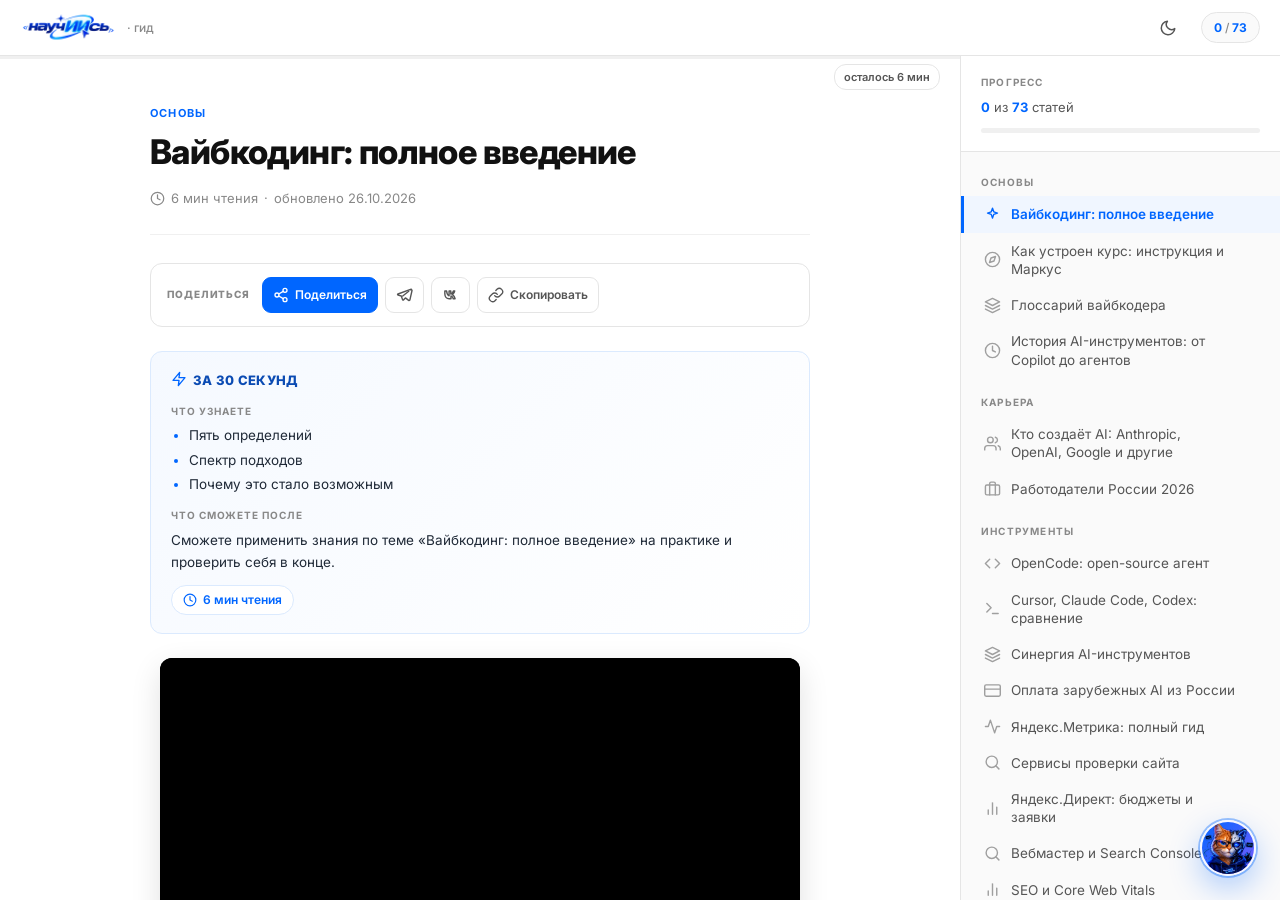
==== index.html @ 26352864 "feat: add final exam certificate and politics guard" ====
<!DOCTYPE html>
<html lang="ru">
<head>
<meta charset="UTF-8">
<meta name="viewport" content="width=device-width, initial-scale=1.0">
<title>научИИсь — практический гид по вайбкодингу и AI-инструментам</title>
<meta name="description" content="Практический гид по вайбкодингу: 73 статьи об AI-инструментах, разработке, безопасности, продажах, праве и запуске проектов. Кейсы, чек-листы, калькуляторы и проверка знаний.">
<meta name="keywords" content="вайбкодинг, vibe coding, AI-инструменты, AI-агенты, Agentic Engineering, OpenCode, Cursor, Claude Code, Codex, субагенты, MCP, hooks, context engineering, RAG, промпт-инжиниринг, разработка с ИИ, нейросети, автоматизация, n8n, Telegram-боты, 152-ФЗ, SEO, Яндекс.Метрика, Яндекс.Директ, фриланс, продажи, ценообразование">
<meta name="author" content="научИИсь">
<meta name="robots" content="index, follow, max-image-preview:large, max-snippet:-1, max-video-preview:-1">
<meta name="googlebot" content="index, follow, max-image-preview:large, max-snippet:-1, max-video-preview:-1">
<meta name="referrer" content="strict-origin-when-cross-origin">
<meta name="theme-color" content="#0066ff">
<meta name="color-scheme" content="light">
<meta name="format-detection" content="telephone=no">
<meta name="application-name" content="научИИсь">
<meta name="apple-mobile-web-app-title" content="научИИсь">
<meta name="apple-mobile-web-app-capable" content="yes">
<meta name="apple-mobile-web-app-status-bar-style" content="default">
<meta name="mobile-web-app-capable" content="yes">
<meta name="msapplication-TileColor" content="#0066ff">
<link rel="canonical" id="canonicalLink" href="https://xn--80aqaqb1b2a.xn--p1ai/">
<link rel="icon" type="image/svg+xml" href="static/icons/favicon.svg">
<link rel="icon" type="image/png" sizes="16x16" href="static/icons/favicon-16.png">
<link rel="icon" type="image/png" sizes="32x32" href="static/icons/favicon-32.png">
<link rel="icon" type="image/png" sizes="48x48" href="static/icons/favicon-48.png">
<link rel="icon" href="static/icons/favicon.ico" sizes="any">
<link rel="apple-touch-icon" sizes="180x180" href="static/icons/apple-touch-icon.png">
<link rel="manifest" href="manifest.json">
<link rel="preload" as="image" href="static/logos/logo.webp" fetchpriority="high">
<link rel="preconnect" href="https://fonts.googleapis.com">
<link rel="preconnect" href="https://fonts.gstatic.com" crossorigin>
<link rel="stylesheet" href="https://fonts.googleapis.com/css2?family=Inter:wght@400;500;600;700;800&family=JetBrains+Mono:wght@400;500&display=swap">
<meta property="og:type" content="website">
<meta property="og:site_name" content="научИИсь">
<meta property="og:locale" content="ru_RU">
<meta property="og:title" content="научИИсь — практический гид по вайбкодингу и AI-инструментам">
<meta property="og:description" content="73 статьи об AI-инструментах, разработке, безопасности, продажах, праве и запуске проектов. Кейсы, чек-листы, калькуляторы и проверка знаний.">
<meta property="og:url" content="https://xn--80aqaqb1b2a.xn--p1ai/">
<meta property="og:image" content="https://xn--80aqaqb1b2a.xn--p1ai/static/social/og.jpg">
<meta property="og:image:type" content="image/jpeg">
<meta property="og:image:width" content="1170">
<meta property="og:image:height" content="699">
<meta property="og:image:alt" content="научИИсь — практический гид по вайбкодингу">
<meta property="article:modified_time" content="2026-10-26">
<meta property="article:section" content="Основы">
<meta property="article:tag" content="вайбкодинг">
<link rel="alternate" hreflang="ru" href="https://xn--80aqaqb1b2a.xn--p1ai/">
<link rel="alternate" hreflang="x-default" href="https://xn--80aqaqb1b2a.xn--p1ai/">
<meta name="twitter:card" content="summary_large_image">
<meta name="twitter:title" content="научИИсь — практический гид по вайбкодингу и AI-инструментам">
<meta name="twitter:description" content="73 статьи об AI-инструментах, разработке, безопасности, продажах, праве и запуске проектов.">
<meta name="twitter:image" content="https://xn--80aqaqb1b2a.xn--p1ai/static/social/og.jpg">
<meta name="twitter:image:width" content="1170">
<meta name="twitter:image:height" content="699">
<meta name="twitter:image:alt" content="научИИсь — практический гид по вайбкодингу">
<script type="application/ld+json">
{
  "@context": "https://schema.org",
  "@graph": [
    {
      "@type": "WebSite",
      "@id": "https://xn--80aqaqb1b2a.xn--p1ai/#website",
      "url": "https://xn--80aqaqb1b2a.xn--p1ai/",
      "name": "научИИсь",
      "alternateName": [
        "научиим.рф",
        "nauchiis"
      ],
      "description": "Практический гид по вайбкодингу и AI-инструментам",
      "inLanguage": "ru",
      "publisher": {
        "@id": "https://xn--80aqaqb1b2a.xn--p1ai/#organization"
      }
    },
    {
      "@type": "Organization",
      "@id": "https://xn--80aqaqb1b2a.xn--p1ai/#organization",
      "name": "научИИсь",
      "url": "https://xn--80aqaqb1b2a.xn--p1ai/",
      "description": "Практический гид по вайбкодингу, AI-инструментам, разработке и продажам",
      "logo": {
        "@type": "ImageObject",
        "url": "https://xn--80aqaqb1b2a.xn--p1ai/static/icons/icon-512.png",
        "width": 512,
        "height": 512
      },
      "image": "https://xn--80aqaqb1b2a.xn--p1ai/static/social/og.jpg",
      "sameAs": [
        "https://github.com/maxxmoto/nauchiis"
      ]
    },
    {
      "@type": "CollectionPage",
      "@id": "https://xn--80aqaqb1b2a.xn--p1ai/#collection",
      "url": "https://xn--80aqaqb1b2a.xn--p1ai/",
      "name": "Практический гид по вайбкодингу",
      "description": "73 статьи об AI-инструментах, разработке, безопасности, продажах, праве и запуске проектов.",
      "inLanguage": "ru",
      "isPartOf": {
        "@id": "https://xn--80aqaqb1b2a.xn--p1ai/#website"
      },
      "about": {
        "@id": "https://xn--80aqaqb1b2a.xn--p1ai/#organization"
      },
      "primaryImageOfPage": {
        "@type": "ImageObject",
        "url": "https://xn--80aqaqb1b2a.xn--p1ai/static/social/og.jpg",
        "width": 1170,
        "height": 699
      }
    }
  ]
}
</script>
<script>
(function(){try{var t=localStorage.getItem('nau-theme');if(t!=='dark'&&t!=='light'){t='light';}document.documentElement.setAttribute('data-theme',t);}catch(e){}})();
</script>
<style>
  :root{--bg:#fff;--bg-sidebar:#fafafa;--bg-code:#f6f8fa;--text:#111;--text-mid:#555;--text-soft:#888;--border:#e5e5e5;--border-soft:#f0f0f0;--accent:#0066ff;--red:#e5484d;--green:#2e7d32;--orange:#d97706;}
  *{margin:0;padding:0;box-sizing:border-box;-webkit-tap-highlight-color:transparent;}
  html,body{height:100%;overflow:hidden;}
  body{font-family:'Inter',-apple-system,BlinkMacSystemFont,'Segoe UI',sans-serif;background:var(--bg);color:var(--text);font-size:15px;line-height:1.65;-webkit-font-smoothing:antialiased;}
  .app{display:grid;grid-template-columns:1fr 320px;grid-template-rows:56px 1fr;grid-template-areas:"header header" "content sidebar";height:100vh;height:100dvh;}
  .header{grid-area:header;display:flex;align-items:center;padding:0 20px;gap:14px;border-bottom:1px solid var(--border);background:var(--bg);z-index:50;}
  .menu-btn{display:none;align-items:center;justify-content:center;width:38px;height:38px;border:none;background:transparent;color:var(--text);cursor:pointer;border-radius:8px;flex-shrink:0;}
  .menu-btn:hover{background:var(--border-soft);}
  .brand{display:flex;align-items:center;gap:9px;flex-shrink:0;}
  .brand-dot{width:10px;height:10px;border-radius:50%;background:var(--accent);box-shadow:0 0 0 3px rgba(0,102,255,.15);}
  .brand-logo{height:48px;width:auto;max-width:210px;object-fit:contain;display:block;flex-shrink:0;}
  .brand-title{font-size:15px;font-weight:700;letter-spacing:-.2px;}
  .brand-sub{font-size:12px;color:var(--text-soft);font-weight:500;margin-left:2px;}
  .header-spacer{flex:1;}
  .header-progress{font-size:12px;color:var(--text-soft);display:flex;align-items:center;gap:5px;padding:5px 12px;background:var(--bg-sidebar);border-radius:16px;font-weight:500;border:1px solid var(--border);flex-shrink:0;}
  .header-progress strong{color:var(--accent);font-weight:700;}
  .content{grid-area:content;overflow-y:auto;}
  .content::-webkit-scrollbar{width:7px;}
  .content::-webkit-scrollbar-thumb{background:#d9d9d9;border-radius:4px;}
  .article{max-width:740px;margin:0 auto;padding:48px 40px 48px;animation:fadeIn .3s ease;}
  @keyframes fadeIn{from{opacity:0;transform:translateY(6px);}to{opacity:1;transform:translateY(0);}}
  .article-category{font-size:11px;text-transform:uppercase;letter-spacing:1.2px;color:var(--accent);font-weight:700;margin-bottom:10px;}
  .article-title{font-size:34px;font-weight:800;line-height:1.18;color:var(--text);margin:0 0 16px;letter-spacing:-.6px;}
  .article-meta{display:flex;align-items:center;gap:6px;font-size:13px;color:var(--text-soft);padding-bottom:24px;border-bottom:1px solid var(--border-soft);margin-bottom:28px;}
  .article-meta svg{width:15px;height:15px;}
  .prose{font-size:15.5px;line-height:1.72;color:#1f1f1f;}
  .prose p{margin:0 0 16px;}
  .prose h2{font-size:21px;font-weight:700;color:var(--text);margin:36px 0 14px;letter-spacing:-.3px;line-height:1.3;}
  .prose h3{font-size:17px;font-weight:600;color:var(--text);margin:26px 0 10px;}
  .prose ul,.prose ol{margin:0 0 18px;padding-left:22px;}
  .prose li{margin:0 0 8px;}
  .prose li::marker{color:var(--accent);font-weight:700;}
  .prose strong{color:var(--text);font-weight:600;}
  .course-vs{display:grid;grid-template-columns:1fr 1fr;gap:16px;margin:24px 0;}
  .course-vs-card{position:relative;padding:26px 18px 22px;border-radius:16px;border:1px solid var(--border);background:linear-gradient(160deg,#fff,#f7f9fc);text-align:center;overflow:hidden;}
  .course-vs-card.bad{background:linear-gradient(160deg,#fff5f5,#fff);border-color:#fecaca;}
  .course-vs-card.good{background:linear-gradient(160deg,#f2fff7,#fff);border-color:#bbf7d0;}
  .course-vs-icon{display:flex;justify-content:center;margin-bottom:10px;}
  .course-vs-icon svg{width:46px;height:46px;}
  .course-vs-title{font-size:clamp(28px,4.2vw,44px);font-weight:900;letter-spacing:-1.5px;line-height:1;color:#111;}
  .course-vs-card.bad .course-vs-title{color:#991b1b;text-decoration:line-through;text-decoration-thickness:3px;}
  .course-vs-card.good .course-vs-title{color:#14532d;font-size:clamp(24px,3.2vw,36px);letter-spacing:-2px;white-space:nowrap;}
  .course-vs-ai{color:var(--accent);}
  .course-vs-sub{font-size:11px;color:var(--text-soft);margin-top:10px;line-height:1.45;}
  [data-theme="dark"] .course-vs-card{background:#111827;border-color:#263247;}
  [data-theme="dark"] .course-vs-card.bad{background:#241014;border-color:#5a1d24;}
  [data-theme="dark"] .course-vs-card.good{background:#0f2319;border-color:#1f5135;}
  [data-theme="dark"] .course-vs-card.good .course-vs-title{color:#c9f7d9;}
  [data-theme="dark"] .course-vs-card.bad .course-vs-title{color:#ffb3b3;}
  .course-meme{display:block;width:100%;max-width:720px;height:auto;margin:20px auto;border-radius:14px;border:1px solid var(--border);box-shadow:0 10px 26px rgba(0,0,0,.10);}
  [data-theme="dark"] .course-meme{box-shadow:0 12px 30px rgba(0,0,0,.4);}
  .course-hero{position:relative;min-height:400px;margin:0 0 26px;border-radius:26px;overflow:hidden;border:1px solid rgba(255,255,255,.75);box-shadow:0 18px 50px rgba(61,87,145,.16);background:url('static/images/course-hero.webp') center/cover no-repeat,linear-gradient(135deg,#e8f4ff,#f7f9fc);display:flex;align-items:flex-end;}
  .course-hero::before{content:"";position:absolute;inset:0;background:linear-gradient(90deg,rgba(247,251,255,.98) 0%,rgba(247,251,255,.9) 34%,rgba(247,251,255,.24) 64%,rgba(247,251,255,0) 100%);}
  .course-hero-inner{position:relative;z-index:1;max-width:62%;padding:44px 40px;}
  .course-hero-kicker{font-size:12px;font-weight:750;letter-spacing:.08em;text-transform:uppercase;color:#5b6b86;margin-bottom:12px;}
  .course-hero-title{font-size:clamp(46px,7vw,78px);line-height:.88;letter-spacing:-.075em;font-weight:900;margin:0 0 18px;color:#111827;}
  .course-hero-title .ii{color:#315cff;}
  .course-hero-text{font-size:16px;line-height:1.45;color:#536079;max-width:370px;margin:0 0 22px;}
  .course-hero-btn{display:inline-flex;align-items:center;gap:12px;border:0;border-radius:17px;padding:13px 17px;background:#fff;box-shadow:0 10px 30px rgba(48,78,140,.16);font-family:inherit;font-weight:750;color:#22304b;text-decoration:none;font-size:14px;cursor:pointer;transition:transform .15s,box-shadow .15s;}
  .course-hero-btn:hover{transform:translateY(-1px);box-shadow:0 14px 36px rgba(48,78,140,.22);}
  .course-hero-btn .arrow{width:26px;height:26px;border-radius:50%;display:grid;place-items:center;background:#edf2ff;color:#315cff;}
  [data-theme="dark"] .course-hero{border-color:#263247;box-shadow:0 18px 50px rgba(0,0,0,.35);}
  [data-theme="dark"] .course-hero::before{background:linear-gradient(90deg,rgba(11,15,23,.97) 0%,rgba(11,15,23,.9) 34%,rgba(11,15,23,.3) 64%,rgba(11,15,23,0) 100%);}
  [data-theme="dark"] .course-hero-kicker{color:#93a4bd;}
  [data-theme="dark"] .course-hero-title{color:#f1f5fb;}
  [data-theme="dark"] .course-hero-text{color:#c2ccda;}
  [data-theme="dark"] .course-hero-btn{background:#141d2c;color:#e9eef7;box-shadow:0 10px 30px rgba(0,0,0,.35);}
  [data-theme="dark"] .course-hero-btn .arrow{background:#1c2a41;color:#8ec5ff;}
  @media(max-width:640px){.course-hero{min-height:360px;border-radius:20px;}.course-hero::before{background:linear-gradient(0deg,rgba(247,251,255,.98) 0%,rgba(247,251,255,.82) 48%,rgba(247,251,255,.06) 100%);}.course-hero-inner{max-width:100%;padding:24px 20px;}.course-hero-title{font-size:clamp(48px,14vw,64px);}.course-hero-text{font-size:14px;max-width:310px;}[data-theme="dark"] .course-hero::before{background:linear-gradient(0deg,rgba(11,15,23,.98) 0%,rgba(11,15,23,.82) 48%,rgba(11,15,23,.06) 100%);}}
  .course-og{width:100%;max-width:420px;margin:0 auto 24px;}
  .course-og img,.prose .course-og img{display:block;width:100%;height:auto;border:0;border-radius:14px;background:transparent;}
  @media(max-width:640px){.course-og{max-width:100%;}}
  .quote-photo{position:relative;overflow:hidden;display:flex;align-items:center;min-height:340px;margin:24px 0;padding:24px 250px 24px 24px;border-radius:16px;background:linear-gradient(135deg,#f5f9ff,#fff);border:1px solid #dbeafe;}
  .quote-photo blockquote{font-size:clamp(20px,2.8vw,28px);line-height:1.35;font-weight:800;color:#0b3b7a;letter-spacing:-.4px;margin:0;}
  .quote-photo figure{position:absolute;right:0;bottom:0;margin:0;width:220px;line-height:0;}
  .prose .quote-photo img{display:block;width:100%;height:auto;border:0;border-radius:0;}
  [data-theme="dark"] .quote-photo{background:linear-gradient(135deg,#0f1d33,#111827);border-color:#1e3a5f;}
  [data-theme="dark"] .quote-photo blockquote{color:#cfe2ff;}
  .prose img.tool-hero-logo{display:block;width:auto;height:auto;max-width:260px;margin:18px 0;border-radius:10px;}
  @media(max-width:640px){.quote-photo{display:block;min-height:0;padding:18px 18px 210px;}.quote-photo blockquote{font-size:20px;}.quote-photo figure{width:145px;}.prose img.tool-hero-logo{max-width:220px;}}
  @media(max-width:640px){.course-vs{grid-template-columns:1fr;gap:12px;}.course-vs-title{font-size:38px;}.course-vs-card.good .course-vs-title{font-size:30px;}}
  .prose img.tool-logo{display:inline-block;height:30px;width:auto;max-width:none;vertical-align:middle;margin-right:8px;border-radius:0;}
  .prose img.tool-logo-wide{height:26px;margin-right:0;}
  .tool-section{overflow:hidden;}
  .prose img.tool-side-logo{float:right;width:120px;height:auto;max-width:120px;margin:2px 0 12px 18px;border-radius:10px;}
  @media(max-width:640px){
    .prose img.tool-logo{height:26px;}
    .prose img.tool-logo-wide{height:22px;}
    .prose img.tool-side-logo{float:none;display:block;width:110px;max-width:110px;margin:12px auto;}
  }
  .logo-marquee{position:relative;margin:22px 0 28px;padding:4px 0;overflow:hidden;mask-image:linear-gradient(90deg,transparent,#000 8%,#000 92%,transparent);-webkit-mask-image:linear-gradient(90deg,transparent,#000 8%,#000 92%,transparent);}
  .logo-track{display:flex;width:max-content;animation:logoScroll 32s linear infinite;}
  .logo-item{display:flex;align-items:center;justify-content:center;width:150px;height:64px;padding:0 12px;margin-right:12px;background:#fff;border:1px solid var(--border);border-radius:12px;flex-shrink:0;box-sizing:border-box;box-shadow:0 2px 8px rgba(16,24,40,.04);transition:border-color .15s,box-shadow .15s;}
  .logo-item:hover{border-color:var(--accent);box-shadow:0 6px 18px rgba(0,102,255,.12);}
  .prose .logo-item img{display:block;height:34px;width:auto;max-width:126px;object-fit:contain;}
  .prose .logo-item img[src="static/logos/victory-group.webp"],.prose .logo-item img[src="static/logos/s7.svg"]{height:42px;max-width:80px;}
  [data-theme="dark"] .logo-item{background:#f8fafc;border-color:#2a3648;}
  [data-theme="dark"] .logo-item:hover{border-color:#5b9dff;}
  .logo-marquee:hover .logo-track{animation-play-state:paused;}
  @keyframes logoScroll{from{transform:translateX(0);}to{transform:translateX(-50%);}}
  @media(max-width:640px){.logo-marquee{margin:18px 0 22px;}.logo-item{width:128px;height:54px;padding:0 10px;}.prose .logo-item img{height:28px;max-width:104px;}.prose .logo-item img[src="static/logos/victory-group.webp"],.prose .logo-item img[src="static/logos/s7.svg"]{height:34px;max-width:64px;}}
  @media(prefers-reduced-motion:reduce){.logo-marquee{overflow:visible;mask-image:none;-webkit-mask-image:none;}.logo-track{animation:none;flex-wrap:wrap;justify-content:center;width:100%;}}
  .prose code{background:var(--bg-code);color:#d14;padding:2px 6px;border-radius:4px;font-size:13.5px;font-family:'JetBrains Mono',monospace;font-weight:500;}
  .prose a{color:var(--accent);text-decoration:underline;text-underline-offset:2px;}
  .prose a:hover{color:#0044cc;}
  .callout{padding:16px 20px;border-radius:8px;margin:22px 0;font-size:14.5px;line-height:1.68;}
  .callout a{text-decoration:underline;text-underline-offset:2px;font-weight:600;}
  .callout-blue a{color:#0052cc;}
  .callout-red a{color:#991b1b;}
  .callout-green a{color:#166534;}
  .callout-orange a{color:#92400e;}
  .callout-dark a{color:#8ec5ff;}
  .callout-dark a:hover{color:#fff;}
  .fake-check{display:inline-block;width:14px;height:14px;border:1.5px solid #555;border-radius:3px;background:#fff;vertical-align:-2px;margin-right:6px;}
  .callout-blue{background:#eff6ff;border-left:4px solid var(--accent);color:#1e3a5f;}
  .callout-blue strong{color:#0c2d57;}
  .callout-red{background:#fef2f2;border-left:4px solid var(--red);color:#7f1d1d;}
  .callout-red strong{color:#991b1b;}
  .callout-green{background:#f0fdf4;border-left:4px solid var(--green);color:#14532d;}
  .callout-green strong{color:#166534;}
  .callout-orange{background:#fffbeb;border-left:4px solid var(--orange);color:#78350f;}
  .callout-orange strong{color:#92400e;}
  .callout-dark{background:#1a1a1a;color:#e5e5e5;border-left:4px solid #555;}
  .callout-dark strong{color:#fff;}
  .callout-with-cat{display:flex;align-items:center;gap:20px;margin:22px 0;}
  .callout-with-cat .callout{margin:0;flex:1;min-width:0;}
  .callout-with-cat.cat-left{flex-direction:row-reverse;}
  .callout-cat-fig{margin:0;flex-shrink:0;display:flex;flex-direction:column;align-items:center;gap:6px;max-width:140px;}
  .callout-cat{width:132px;height:auto;object-fit:contain;filter:drop-shadow(0 10px 18px rgba(0,0,0,.18));transform:rotate(-2deg);transition:transform .2s,filter .2s;}
  .callout-with-cat.cat-right .callout-cat{transform:rotate(2deg);}
  .callout-cat-fig figcaption{font-size:10px;font-weight:800;letter-spacing:.7px;text-transform:uppercase;color:var(--text-soft);text-align:center;line-height:1.35;}
  [data-theme="dark"] .callout-cat{filter:drop-shadow(0 12px 24px rgba(0,0,0,.5));}
  @media(max-width:640px){
    .callout-with-cat,.callout-with-cat.cat-left,.callout-with-cat.cat-right{display:block;position:relative;margin:104px 0 22px;}
    .callout-with-cat .callout{width:100%;padding-top:16px;}
    .callout-cat-fig{position:absolute;left:14px;top:0;transform:translateY(-100%);z-index:2;flex-direction:row;align-items:flex-end;gap:8px;max-width:none;margin:0;}
    .callout-cat{width:76px;transform:none;}
    .callout-cat-fig figcaption{text-align:left;font-size:10.5px;color:#3b5f8f;max-width:140px;padding-bottom:6px;}
    [data-theme="dark"] .callout-cat-fig figcaption{color:#9fc8ff;}
  }
  .hl-red{background:linear-gradient(transparent 60%,rgba(229,72,77,.18) 60%);font-weight:600;color:#b91c1c;}
  .hl-wavy{text-decoration:underline wavy var(--red);text-decoration-thickness:1.5px;text-underline-offset:3px;font-weight:500;}
  .hl-blue{background:linear-gradient(transparent 60%,rgba(0,102,255,.12) 60%);font-weight:600;color:#0044cc;}
  .hl-green{text-decoration:underline wavy #2e7d32;text-decoration-thickness:1.5px;text-underline-offset:3px;font-weight:500;color:#1b5e20;}
  .prose table{width:100%;border-collapse:collapse;margin:20px 0;font-size:13.5px;border-radius:8px;overflow:hidden;box-shadow:0 0 0 1px var(--border);}
  .prose th{text-align:left;padding:10px 14px;background:var(--bg-sidebar);color:var(--text-mid);font-weight:600;font-size:12px;text-transform:uppercase;letter-spacing:.4px;border-bottom:1px solid var(--border);}
  .prose td{padding:10px 14px;border-bottom:1px solid var(--border-soft);color:#1f1f1f;}
  .prose tr:last-child td{border-bottom:none;}
  .rating{margin-top:44px;padding:24px;background:var(--bg-sidebar);border:1px solid var(--border);border-radius:10px;}
  .rating-title{font-size:14px;font-weight:600;color:var(--text);margin-bottom:14px;}
  .rating-buttons{display:flex;gap:10px;flex-wrap:wrap;}
  .rating-btn{display:inline-flex;align-items:center;gap:7px;padding:9px 18px;border:1.5px solid var(--border);background:#fff;border-radius:8px;font-size:13.5px;font-weight:500;cursor:pointer;color:var(--text-mid);transition:all .15s;font-family:inherit;}
  .rating-btn svg{width:17px;height:17px;}
  .rating-btn:hover{border-color:#aaa;color:var(--text);}
  .rating-btn.active-up{background:#f0fdf4;border-color:var(--green);color:#166534;}
  .rating-btn.active-down{background:#fef2f2;border-color:var(--red);color:#991b1b;}
  .rating-thanks{margin-top:12px;font-size:13px;color:var(--green);font-weight:500;display:none;}
  .rating-thanks.show{display:block;animation:fadeIn .25s ease;}
  .article-nav{display:grid;grid-template-columns:1fr 1fr;gap:12px;margin-top:28px;}
  .nav-link{padding:14px 18px;border:1.5px solid var(--border);border-radius:10px;background:#fff;cursor:pointer;text-align:left;transition:all .15s;color:var(--text-mid);font-family:inherit;}
  .nav-link:hover{border-color:var(--accent);background:#f5f8ff;}
  .nav-link.next{text-align:right;}
  .nav-link .nav-dir{font-size:10px;text-transform:uppercase;letter-spacing:1.2px;color:var(--accent);margin-bottom:5px;font-weight:700;}
  .nav-link .nav-title{font-size:13.5px;font-weight:500;color:var(--text);line-height:1.4;}
  .nav-link.disabled{visibility:hidden;}
  .site-footer{position:relative;display:none;width:100%;padding:0;margin:0;background:transparent;}
  .site-footer.ready{display:block;}
  .site-footer img{width:100%;height:auto;display:block;}
  .footer-legal{position:absolute;left:50%;bottom:18px;transform:translateX(-50%);display:flex;flex-wrap:wrap;align-items:center;justify-content:center;gap:6px 10px;max-width:calc(100% - 32px);padding:8px 14px;background:#fff;color:#111;border:1px solid rgba(0,0,0,.08);border-radius:10px;font-size:12px;font-weight:700;line-height:1.35;text-align:center;box-shadow:0 8px 24px rgba(0,0,0,.28);}
  .footer-legal a{color:#111;text-decoration:none;white-space:nowrap;}
  .footer-legal a:hover{color:var(--accent);text-decoration:underline;}
  .footer-legal span{color:#9aa3ad;}
  @media(max-width:640px){.footer-legal{bottom:10px;padding:6px 10px;font-size:10.5px;gap:4px 8px;max-width:calc(100% - 20px);}}
  .sidebar{grid-area:sidebar;overflow-y:auto;border-left:1px solid var(--border);background:var(--bg-sidebar);}
  .sidebar::-webkit-scrollbar{width:5px;}
  .sidebar::-webkit-scrollbar-thumb{background:#d9d9d9;border-radius:3px;}
  .progress-card{padding:18px 20px;border-bottom:1px solid var(--border);background:#fff;position:sticky;top:0;z-index:2;}
  .progress-label{font-size:10px;text-transform:uppercase;letter-spacing:1.2px;color:var(--text-soft);margin-bottom:6px;font-weight:700;}
  .progress-count{font-size:13px;color:var(--text-mid);margin-bottom:10px;}
  .progress-count strong{color:var(--accent);font-weight:700;}
  .progress-bar{height:5px;background:var(--border-soft);border-radius:3px;overflow:hidden;}
  .progress-fill{height:100%;background:var(--accent);border-radius:3px;transition:width .4s ease;width:0;}
  .toc{padding:6px 0 40px;}
  .toc-category{padding:16px 20px 6px;font-size:10px;text-transform:uppercase;letter-spacing:1.2px;color:var(--text-soft);font-weight:700;}
  .toc-item{display:flex;align-items:center;gap:10px;padding:9px 20px;cursor:pointer;color:var(--text-mid);font-size:13.5px;transition:all .12s;border-left:3px solid transparent;user-select:none;}
  .toc-item:hover{background:rgba(0,0,0,.03);color:var(--text);}
  .toc-item.active{background:#f0f6ff;color:var(--accent);border-left-color:var(--accent);font-weight:600;}
  .toc-item.read .toc-title{color:var(--text-soft);}
  .toc-item.read.active .toc-title{color:var(--accent);}
  .toc-icon{width:17px;height:17px;flex-shrink:0;opacity:.55;color:currentColor;}
  .toc-item.active .toc-icon{opacity:1;}
  .toc-title{flex:1;line-height:1.35;}
  .toc-check{width:15px;height:15px;color:var(--green);flex-shrink:0;opacity:0;transition:opacity .15s;}
  .toc-item.read .toc-check{opacity:1;}
  .backdrop{display:none;position:fixed;inset:56px 0 0 0;background:rgba(0,0,0,.25);z-index:40;opacity:0;transition:opacity .25s;}
  @media(max-width:880px){.app{grid-template-columns:1fr;grid-template-areas:"header" "content";}.menu-btn{display:flex;}.header{padding:0 10px;gap:8px;}.header-progress{padding:4px 8px;font-size:10px;}.brand-sub{display:none;}.brand-title{font-size:14px;}.article{padding:28px 18px 32px;}.article-title{font-size:26px;}.prose{font-size:15px;}.prose h2{font-size:19px;margin-top:28px;}.article-nav{grid-template-columns:1fr;}.nav-link.disabled{display:none;}.rating{padding:18px;}.rating-btn{flex:1;justify-content:center;}.sidebar{position:fixed;top:56px;right:0;bottom:0;width:300px;max-width:85vw;transform:translateX(100%);transition:transform .25s ease;z-index:45;box-shadow:-6px 0 20px rgba(0,0,0,.06);}.sidebar.open{transform:translateX(0);}.backdrop.open{display:block;opacity:1;}}
  @media(max-width:480px){.article{padding:20px 14px 24px;}.article-title{font-size:22px;}.prose{font-size:14.5px;line-height:1.7;}.prose h2{font-size:18px;}.prose table{font-size:12.5px;}.prose th,.prose td{padding:7px 9px;}.header-progress{display:none;}.brand-title{font-size:13px;}}
  .read-progress{position:fixed;top:56px;left:0;right:320px;height:3px;background:var(--border-soft);z-index:60;pointer-events:none;}
  .read-progress-fill{height:100%;width:0;background:var(--accent);transition:width .08s linear;}
  .read-remaining{position:fixed;top:64px;right:340px;z-index:60;font-size:11px;font-weight:600;color:var(--text-mid);background:rgba(255,255,255,.94);border:1px solid var(--border);border-radius:12px;padding:3px 9px;backdrop-filter:blur(6px);pointer-events:none;transition:opacity .2s;}
  .read-remaining.done{color:var(--green);border-color:#bbf7d0;background:#f0fdf4;}
  .tldr{background:linear-gradient(135deg,#f5f9ff,#fff);border:1px solid #dbeafe;border-radius:12px;padding:18px 20px;margin:0 0 24px;}
  .tldr-title{font-size:13px;font-weight:800;letter-spacing:.3px;color:#0b4bb3;margin-bottom:12px;text-transform:uppercase;}
  .tldr-label{display:block;font-size:10px;font-weight:700;letter-spacing:1px;text-transform:uppercase;color:var(--text-soft);margin:0 0 5px;}
  .tldr ul{margin:0 0 12px;padding-left:18px;}
  .tldr li{font-size:13.5px;line-height:1.55;margin:0 0 4px;color:#1f2937;}
  .tldr li::marker{color:var(--accent);}
  .tldr p{font-size:13.5px;color:#1f2937;margin:0 0 12px;}
  .tldr-time{display:inline-flex;align-items:center;gap:6px;font-size:12px;font-weight:600;color:var(--accent);background:#fff;border:1px solid #dbeafe;border-radius:20px;padding:4px 11px;}
  .video-embed{position:relative;width:100%;max-width:640px;aspect-ratio:16/9;margin:0 auto 24px;background:#000;border-radius:12px;overflow:hidden;box-shadow:0 10px 30px rgba(0,0,0,.12);}
  .video-embed iframe{position:absolute;inset:0;display:block;width:100%;height:100%;border:0;}
  [data-theme="dark"] .video-embed{box-shadow:0 12px 34px rgba(0,0,0,.4);}
  .article-toc{border:1px solid var(--border);border-radius:10px;padding:14px 16px;margin:0 0 26px;background:var(--bg-sidebar);}
  .article-toc-title{font-size:10px;font-weight:700;letter-spacing:1.1px;text-transform:uppercase;color:var(--text-soft);margin-bottom:8px;}
  .toc-links{display:flex;flex-wrap:wrap;gap:6px;}
  .toc-link{font-size:12.5px;font-weight:500;color:var(--text-mid);background:#fff;border:1px solid var(--border);border-radius:6px;padding:5px 9px;cursor:pointer;font-family:inherit;text-align:left;transition:all .12s;}
  .toc-link:hover{border-color:var(--accent);color:var(--accent);background:#f5f8ff;}
  .prose h2{scroll-margin-top:84px;}
  .pullquote{margin:28px 0;padding:22px 24px;border-left:4px solid var(--accent);background:linear-gradient(135deg,#f0f6ff,#fafcff);border-radius:0 10px 10px 0;font-size:19px;line-height:1.45;font-weight:600;color:#0b3b7a;letter-spacing:-.2px;}
  .pullquote::before{content:'“';font-size:34px;line-height:0;vertical-align:-8px;color:var(--accent);margin-right:4px;font-weight:800;}
  .story{margin:30px 0 0;padding:20px 22px;background:#fffbeb;border:1px solid #fde68a;border-radius:12px;position:relative;}
  .story-label{font-size:11px;font-weight:800;letter-spacing:.8px;text-transform:uppercase;color:#92400e;margin-bottom:8px;position:relative;z-index:3;}
  .story p{font-size:14.5px;line-height:1.68;color:#4a2c0a;margin:0;}
  .story-body{display:flex;align-items:center;min-height:210px;padding-right:230px;position:relative;z-index:1;}
  .story-body p{flex:1;}
  .story-cat{position:absolute;right:0;bottom:0;width:220px;height:auto;z-index:2;filter:drop-shadow(0 8px 16px rgba(0,0,0,.16));transition:transform .2s,filter .2s;}
  [data-theme="dark"] .story-cat{filter:drop-shadow(0 10px 20px rgba(0,0,0,.4));}
  @media(max-width:640px){
    .story{padding:16px;}.story-body{min-height:210px;padding-right:210px;}
    .story-cat{width:225px;right:6px;bottom:0;}
  }
  .tldr-ico{display:inline-flex;vertical-align:-2px;margin-right:6px;color:var(--accent);}
  .tldr-time svg{vertical-align:-2px;}
  .toc-link{display:inline-flex;align-items:center;gap:4px;}
  .toc-link svg{color:#9ca3af;transition:color .12s;flex-shrink:0;}
  .toc-link:hover svg{color:var(--accent);}
  .story-label{display:flex;align-items:center;gap:6px;}
  .story-label svg{flex-shrink:0;}
  .calc-title{display:flex;align-items:center;gap:6px;}
  .calc-title svg{flex-shrink:0;}
  .quiz{margin:28px 0 0;padding:22px;background:linear-gradient(160deg,#f7fbff 0%,#fff 55%);border:1px solid #dbeafe;border-radius:16px;box-shadow:0 10px 30px rgba(0,102,255,.06);}
  .quiz-head{display:flex;align-items:center;justify-content:space-between;gap:12px;margin-bottom:10px;}
  .quiz-title{display:flex;align-items:center;gap:8px;font-size:14px;font-weight:800;color:#0b3b7a;letter-spacing:-.1px;}
  .quiz-ico{display:inline-flex;align-items:center;justify-content:center;width:28px;height:28px;border-radius:8px;background:#e8f1ff;color:var(--accent);flex-shrink:0;}
  .quiz-score{font-size:12px;font-weight:800;color:#0b4bb3;background:#e8f1ff;border:1px solid #cfe2ff;border-radius:20px;padding:5px 12px;white-space:nowrap;}
  .quiz-bar{height:4px;background:#e8eef7;border-radius:3px;overflow:hidden;margin:0 0 16px;}
  .quiz-bar-fill{display:block;height:100%;width:0;background:linear-gradient(90deg,#4d94ff,var(--accent));border-radius:3px;transition:width .3s ease;}
  .quiz-item{background:#fff;border:1px solid var(--border);border-radius:12px;padding:15px 16px;margin-top:10px;box-shadow:0 1px 2px rgba(16,24,40,.03);transition:border-color .15s,box-shadow .15s;}
  .quiz-item:hover{border-color:#bfdbfe;box-shadow:0 4px 14px rgba(0,102,255,.06);}
  .quiz-bar + .quiz-item{margin-top:0;}
  .quiz-q{font-size:14px;font-weight:600;color:var(--text);line-height:1.5;display:flex;gap:10px;align-items:flex-start;}
  .quiz-num{display:inline-flex;align-items:center;justify-content:center;width:23px;height:23px;border-radius:7px;background:#eff6ff;color:var(--accent);font-size:11px;font-weight:800;flex-shrink:0;margin-top:1px;}
  .quiz-reveal{display:inline-flex;align-items:center;gap:5px;margin:11px 0 0 33px;font-size:12px;font-weight:600;color:var(--accent);background:#f5f9ff;border:1px solid #cfe2ff;border-radius:7px;padding:6px 11px;cursor:pointer;font-family:inherit;transition:background .12s;}
  .quiz-reveal:hover{background:#e8f1ff;}
  .quiz-reveal svg{flex-shrink:0;}
  .quiz-a{display:none;margin:11px 0 0 33px;padding:11px 13px;background:#f8fbff;border:1px solid #dbeafe;border-left:3px solid var(--accent);border-radius:8px;font-size:13.5px;line-height:1.62;color:#1f2937;}
  .quiz-a.show{display:block;animation:fadeIn .2s ease;}
  .quiz-self{display:none;gap:8px;align-items:center;margin:11px 0 0 33px;font-size:12px;color:var(--text-soft);flex-wrap:wrap;}
  .quiz-self.show{display:flex;}
  .quiz-self-label{margin-right:2px;}
  .quiz-self button{display:inline-flex;align-items:center;gap:4px;font-size:12px;font-weight:700;border-radius:20px;padding:5px 11px;cursor:pointer;font-family:inherit;border:1px solid var(--border);background:#fff;color:var(--text-mid);transition:all .12s;}
  .quiz-self button:hover{border-color:#aaa;color:var(--text);}
  .quiz-self button svg{flex-shrink:0;}
  .quiz-self button.known{background:#f0fdf4;border-color:var(--green);color:#166534;}
  .quiz-self button.unknown{background:#fef2f2;border-color:var(--red);color:#991b1b;}
  .calc{margin:26px 0 0;padding:20px 22px;background:#f0fdf4;border:1px solid #bbf7d0;border-radius:12px;}
  .calc-title{font-size:13px;font-weight:800;color:#14532d;margin-bottom:12px;}
  .calc-grid{display:grid;grid-template-columns:1fr 1fr;gap:10px;}
  .calc-field{display:flex;flex-direction:column;gap:4px;}
  .calc-field label{font-size:11px;font-weight:600;color:#166534;}
  .calc-field input{font-family:inherit;font-size:13px;padding:7px 9px;border:1px solid #bbf7d0;border-radius:6px;background:#fff;color:#14532d;width:100%;}
  .calc-result{margin-top:12px;padding:11px 13px;background:#fff;border-radius:8px;font-size:14px;color:#14532d;}
  .calc-result strong{font-size:18px;color:#166534;}
  @media(max-width:880px){.read-progress{right:0;}.read-remaining{right:12px;top:62px;}.tldr{padding:15px 16px;}.pullquote{font-size:17px;padding:18px 18px;}.calc-grid{grid-template-columns:1fr;}.brand-logo{height:40px;max-width:180px;}}
  .skip-link{position:fixed;top:8px;left:8px;z-index:100;background:#111;color:#fff;padding:10px 14px;border-radius:8px;font-weight:600;font-size:13px;transform:translateY(-180%);transition:transform .15s;}
  .skip-link:focus{transform:translateY(0);outline:2px solid var(--accent);outline-offset:2px;}
  .app,.content,.article,.prose{min-width:0;}
  .share{display:flex;align-items:center;gap:12px;flex-wrap:wrap;padding:13px 16px;margin:0 0 24px;background:#fff;border:1px solid var(--border);border-radius:12px;}
  .share-label{font-size:10px;font-weight:800;text-transform:uppercase;letter-spacing:.9px;color:var(--text-soft);}
  .share-btns{display:flex;align-items:center;gap:7px;flex-wrap:wrap;}
  .share-btn{display:inline-flex;align-items:center;justify-content:center;gap:6px;min-width:36px;height:36px;padding:0 10px;border:1px solid var(--border);border-radius:9px;background:#fff;color:var(--text-mid);font-family:inherit;font-size:12px;font-weight:600;cursor:pointer;text-decoration:none;transition:all .12s;}
  .share-btn:hover{border-color:var(--accent);color:var(--accent);background:#f5f8ff;}
  .share-btn svg{flex-shrink:0;}
  .share-native{background:var(--accent);border-color:var(--accent);color:#fff;}
  .share-native:hover{background:#0052cc;color:#fff;}
  .share-copy.done{background:#f0fdf4;border-color:var(--green);color:#166534;}
  .share-feedback{flex-basis:100%;font-size:12px;color:var(--green);font-weight:600;display:none;}
  .share-feedback.show{display:block;animation:fadeIn .2s ease;}
  .table-wrap{overflow-x:auto;-webkit-overflow-scrolling:touch;margin:20px 0;border-radius:8px;box-shadow:0 0 0 1px var(--border);max-width:100%;}
  .table-wrap table{margin:0;box-shadow:none;min-width:520px;}
  .prose{overflow-wrap:break-word;}
  .prose img{max-width:100%;height:auto;border-radius:8px;}
  .prose img.article-hero-img{display:block;width:auto;height:auto;max-width:min(100%,460px);max-height:280px;margin:0 auto 24px;border:0;border-radius:0;object-fit:contain;background:transparent;}
  @media(max-width:640px){.prose img.article-hero-img{max-width:100%;max-height:220px;}}
  .prose pre{max-width:100%;}
  .content{overflow-x:hidden;}
  .read-remaining{max-width:calc(100vw - 24px);white-space:nowrap;}
  .to-top{display:none;position:fixed;right:16px;bottom:calc(18px + env(safe-area-inset-bottom,0px));width:46px;height:46px;border-radius:50%;background:#fff;border:1px solid var(--border);box-shadow:0 8px 24px rgba(16,24,40,.16);align-items:center;justify-content:center;color:var(--text);cursor:pointer;z-index:44;opacity:0;transform:translateY(8px);pointer-events:none;transition:opacity .2s,transform .2s;font-family:inherit;}
  .to-top.show{opacity:1;transform:translateY(0);pointer-events:auto;}
  .to-top:hover{border-color:var(--accent);color:var(--accent);}
  .to-top svg{width:20px;height:20px;}
  @media(max-width:880px){
    .to-top{display:flex;}
    .article{padding-bottom:112px;}
    .quiz{padding:18px;}
    .quiz-head{flex-wrap:wrap;}
    .quiz-score{font-size:11px;padding:4px 10px;}
    .story,.calc{padding:17px 18px;}
    .pullquote{font-size:17px;padding:18px;}
    .tldr{padding:15px 16px;}
    .article-toc{padding:12px 14px;}
    .toc-link{font-size:12px;padding:6px 9px;}
    .menu-btn{width:40px;height:40px;}
  }
  @media(max-width:480px){
    .share{padding:12px;gap:9px;}
    .share-btn{height:38px;min-width:38px;padding:0 9px;font-size:11px;}
    .share-btn .share-text{display:none;}
    .share-native .share-text{display:inline;}
    .quiz{padding:15px;}
    .quiz-q{font-size:13.5px;gap:8px;}
    .quiz-reveal,.quiz-a,.quiz-self{margin-left:0;}
    .quiz-reveal{padding:8px 12px;font-size:12px;min-height:38px;}
    .quiz-self button{min-height:36px;padding:6px 12px;}
    .quiz-a{font-size:13px;padding:10px 11px;}
    .quiz-num{width:22px;height:22px;}
    .tldr-title{font-size:12px;}
    .tldr li,.tldr p{font-size:13px;}
    .pullquote{font-size:16px;padding:16px;margin:22px 0;}
    .story p{font-size:13.5px;}
    .story-body{min-height:220px;padding-right:165px;}
    .story-cat{width:160px;}
    .calc-title{font-size:12px;}
    .rating-btn{min-height:44px;}
    .nav-link{min-height:56px;}
    .to-top{width:44px;height:44px;right:12px;bottom:calc(14px + env(safe-area-inset-bottom,0px));}
  }
  .theme-btn{display:flex;align-items:center;justify-content:center;width:38px;height:38px;flex-shrink:0;border:1px solid transparent;border-radius:10px;background:transparent;color:var(--text-mid);cursor:pointer;transition:all .15s;}
  .theme-btn:hover{background:var(--border-soft);color:var(--text);}
  .theme-btn svg{width:18px;height:18px;}
  .theme-btn .icon-sun{display:none;}
  [data-theme="dark"] .theme-btn .icon-sun{display:block;}
  [data-theme="dark"] .theme-btn .icon-moon{display:none;}
  [data-theme="dark"]{
    --bg:#0b0f17;--bg-sidebar:#0e1420;--bg-code:#161d2b;
    --text:#e9eef7;--text-mid:#a7b3c6;--text-soft:#7b8799;
    --border:#232d3d;--border-soft:#1a2230;
    --accent:#5b9dff;--red:#ff6b6b;--green:#4ade80;--orange:#fbbf24;
  }
  [data-theme="dark"] html,[data-theme="dark"] body{background:#0b0f17;}
  [data-theme="dark"] body{background:radial-gradient(1100px 700px at 85% -10%,rgba(91,157,255,.14),transparent 60%),radial-gradient(900px 600px at -10% 105%,rgba(124,92,255,.10),transparent 55%),#0b0f17;color:var(--text);}
  [data-theme="dark"] ::selection{background:rgba(91,157,255,.32);color:#fff;}
  [data-theme="dark"] .header{background:rgba(11,15,23,.82);backdrop-filter:blur(18px);-webkit-backdrop-filter:blur(18px);border-bottom-color:var(--border);}
  [data-theme="dark"] .sidebar{background:rgba(14,20,32,.92);border-left-color:var(--border);backdrop-filter:blur(18px);}
  [data-theme="dark"] .progress-card{background:rgba(17,24,39,.82);border-bottom-color:var(--border);}
  [data-theme="dark"] .progress-bar{background:#1b2433;}
  [data-theme="dark"] .progress-fill{background:linear-gradient(90deg,#5b9dff,#8b7cff);}
  [data-theme="dark"] .menu-btn:hover,[data-theme="dark"] .theme-btn:hover{background:#1a2230;}
  [data-theme="dark"] .brand-logo{filter:brightness(0) invert(1);}
  [data-theme="dark"] .brand-dot{background:var(--accent);box-shadow:0 0 0 3px rgba(91,157,255,.18);}
  [data-theme="dark"] .brand-sub{color:#7b8799;}
  [data-theme="dark"] .article-category{color:#7db8ff;}
  [data-theme="dark"] .article-title{color:#f3f7ff;}
  [data-theme="dark"] .article-meta{color:var(--text-soft);border-bottom-color:var(--border-soft);}
  [data-theme="dark"] .prose{color:#c9d3e2;}
  [data-theme="dark"] .prose strong{color:#f1f5fb;}
  [data-theme="dark"] .prose h2,[data-theme="dark"] .prose h3{color:#f1f5fb;}
  [data-theme="dark"] .prose a{color:#7db8ff;}
  [data-theme="dark"] .prose a:hover{color:#a9ceff;}
  [data-theme="dark"] .prose code{background:#1b2433;color:#ff9db5;border:1px solid #263247;}
  [data-theme="dark"] .prose pre{background:#0a0f18 !important;color:#dbe6f5 !important;border:1px solid #232d3d;box-shadow:0 10px 30px rgba(0,0,0,.28);}
  [data-theme="dark"] .prose pre code{background:transparent !important;color:inherit !important;border:none;}
  [data-theme="dark"] .prose table{box-shadow:0 0 0 1px var(--border);}
  [data-theme="dark"] .prose th{background:#151d2a;color:#a9b6c9;border-bottom-color:var(--border);}
  [data-theme="dark"] .prose td{color:#c9d3e2;border-bottom-color:var(--border-soft);}
  [data-theme="dark"] .table-wrap{box-shadow:0 0 0 1px var(--border);}
  [data-theme="dark"] .callout-blue{background:#0f1d33;color:#cfe2ff;border-left-color:#4f8cff;}
  [data-theme="dark"] .callout-blue strong{color:#fff;}
  [data-theme="dark"] .callout-red{background:#2a1417;color:#ffd1d1;border-left-color:#ff6b6b;}
  [data-theme="dark"] .callout-red strong{color:#fff;}
  [data-theme="dark"] .callout-green{background:#0f2319;color:#c9f7d9;border-left-color:#4ade80;}
  [data-theme="dark"] .callout-green strong{color:#fff;}
  [data-theme="dark"] .callout-orange{background:#2a2110;color:#ffe6b8;border-left-color:#fbbf24;}
  [data-theme="dark"] .callout-orange strong{color:#fff;}
  [data-theme="dark"] .callout-dark{background:#080c13;color:#d7e1ef;border-left-color:#4f8cff;}
  [data-theme="dark"] .callout-dark strong{color:#fff;}
  [data-theme="dark"] .callout a{color:#8ec5ff;}
  [data-theme="dark"] .callout-blue a{color:#9fc8ff;}
  [data-theme="dark"] .callout-green a{color:#9af0b8;}
  [data-theme="dark"] .callout-red a{color:#ffb3b3;}
  [data-theme="dark"] .callout-orange a{color:#ffd28a;}
  [data-theme="dark"] .hl-red{background:linear-gradient(transparent 60%,rgba(255,107,107,.18) 60%);color:#ff9d9d;}
  [data-theme="dark"] .hl-blue{background:linear-gradient(transparent 60%,rgba(91,157,255,.18) 60%);color:#9fc8ff;}
  [data-theme="dark"] .hl-green{color:#9af0b8;text-decoration-color:#4ade80;}
  [data-theme="dark"] .hl-wavy{text-decoration-color:#ff6b6b;}
  [data-theme="dark"] .tldr{background:linear-gradient(135deg,#0f1b2e,#111827);border-color:#1e3a5f;}
  [data-theme="dark"] .tldr-title{color:#8ec5ff;}
  [data-theme="dark"] .tldr-label{color:#7b8799;}
  [data-theme="dark"] .tldr li,[data-theme="dark"] .tldr p{color:#c9d3e2;}
  [data-theme="dark"] .tldr-time{background:#0d1522;border-color:#1e3a5f;color:#8ec5ff;}
  [data-theme="dark"] .article-toc{background:#0f1622;border-color:var(--border);}
  [data-theme="dark"] .article-toc-title{color:#7b8799;}
  [data-theme="dark"] .toc-link{background:#141c2a;border-color:#263247;color:#a7b3c6;}
  [data-theme="dark"] .toc-link:hover{background:#17233a;border-color:#4f8cff;color:#a9ceff;}
  [data-theme="dark"] .pullquote{background:linear-gradient(135deg,#0f1d33,#111827);color:#cfe2ff;border-left-color:#4f8cff;}
  [data-theme="dark"] .pullquote::before{color:#5b9dff;}
  [data-theme="dark"] .story{background:#241d0f;border-color:#4a3a12;}
  [data-theme="dark"] .story-label{color:#fbbf24;}
  [data-theme="dark"] .story p{color:#f0e2bf;}
  [data-theme="dark"] .quiz{background:linear-gradient(160deg,#0f1b2e,#111827);border-color:#1e3a5f;box-shadow:0 12px 40px rgba(0,0,0,.25);}
  [data-theme="dark"] .quiz-title{color:#cfe2ff;}
  [data-theme="dark"] .quiz-ico{background:#16233a;color:#8ec5ff;}
  [data-theme="dark"] .quiz-score{background:#16233a;border-color:#24405f;color:#9fc8ff;}
  [data-theme="dark"] .quiz-bar{background:#1b2433;}
  [data-theme="dark"] .quiz-bar-fill{background:linear-gradient(90deg,#5b9dff,#8b7cff);}
  [data-theme="dark"] .quiz-item{background:#121a28;border-color:#263247;box-shadow:none;}
  [data-theme="dark"] .quiz-item:hover{border-color:#3b5f8f;box-shadow:0 8px 24px rgba(0,0,0,.22);}
  [data-theme="dark"] .quiz-q{color:#e9eef7;}
  [data-theme="dark"] .quiz-num{background:#16233a;color:#8ec5ff;}
  [data-theme="dark"] .quiz-reveal{background:#16233a;border-color:#24405f;color:#9fc8ff;}
  [data-theme="dark"] .quiz-reveal:hover{background:#1b2c47;}
  [data-theme="dark"] .quiz-a{background:#0f1725;border-color:#24405f;border-left-color:#4f8cff;color:#c9d3e2;}
  [data-theme="dark"] .quiz-self{color:#7b8799;}
  [data-theme="dark"] .quiz-self button{background:#141c2a;border-color:#263247;color:#a7b3c6;}
  [data-theme="dark"] .quiz-self button.known{background:#0f2319;border-color:#4ade80;color:#9af0b8;}
  [data-theme="dark"] .quiz-self button.unknown{background:#2a1417;border-color:#ff6b6b;color:#ffb3b3;}
  [data-theme="dark"] .calc{background:#0f2319;border-color:#1f5135;}
  [data-theme="dark"] .calc-title{color:#9af0b8;}
  [data-theme="dark"] .calc-field label{color:#9af0b8;}
  [data-theme="dark"] .calc-field input{background:#0b1720;border-color:#1f5135;color:#d9fbe6;}
  [data-theme="dark"] .calc-result{background:#0b1720;color:#c9f7d9;}
  [data-theme="dark"] .calc-result strong{color:#9af0b8;}
  [data-theme="dark"] .share{background:#111827;border-color:var(--border);}
  [data-theme="dark"] .share-label{color:#7b8799;}
  [data-theme="dark"] .share-btn{background:#141c2a;border-color:#263247;color:#a7b3c6;}
  [data-theme="dark"] .share-btn:hover{background:#17233a;border-color:#4f8cff;color:#a9ceff;}
  [data-theme="dark"] .share-native{background:linear-gradient(135deg,#4f8cff,#7c5cff);border-color:transparent;color:#fff;}
  [data-theme="dark"] .share-native:hover{background:linear-gradient(135deg,#5b9dff,#8b7cff);color:#fff;}
  [data-theme="dark"] .share-copy.done{background:#0f2319;border-color:#4ade80;color:#9af0b8;}
  [data-theme="dark"] .rating{background:#0f1622;border-color:var(--border);}
  [data-theme="dark"] .rating-title{color:#e9eef7;}
  [data-theme="dark"] .rating-btn{background:#141c2a;border-color:#263247;color:#a7b3c6;}
  [data-theme="dark"] .rating-btn:hover{border-color:#4f8cff;color:#e9eef7;}
  [data-theme="dark"] .rating-btn.active-up{background:#0f2319;border-color:#4ade80;color:#9af0b8;}
  [data-theme="dark"] .rating-btn.active-down{background:#2a1417;border-color:#ff6b6b;color:#ffb3b3;}
  [data-theme="dark"] .nav-link{background:#111827;border-color:var(--border);color:#a7b3c6;}
  [data-theme="dark"] .nav-link:hover{background:#132038;border-color:#4f8cff;}
  [data-theme="dark"] .nav-link .nav-title{color:#e9eef7;}
  [data-theme="dark"] .toc-category{color:#7b8799;}
  [data-theme="dark"] .toc-item{color:#a7b3c6;}
  [data-theme="dark"] .toc-item:hover{background:rgba(255,255,255,.04);color:#e9eef7;}
  [data-theme="dark"] .toc-item.active{background:#12233f;color:#8ec5ff;border-left-color:#5b9dff;}
  [data-theme="dark"] .toc-item.read .toc-title{color:#6f7d92;}
  [data-theme="dark"] .toc-item.read.active .toc-title{color:#8ec5ff;}
  [data-theme="dark"] .header-progress{background:#141c2a;border-color:var(--border);color:#a7b3c6;}
  [data-theme="dark"] .header-progress strong{color:#8ec5ff;}
  [data-theme="dark"] .read-progress{background:#1b2433;}
  [data-theme="dark"] .read-progress-fill{background:linear-gradient(90deg,#5b9dff,#8b7cff);}
  [data-theme="dark"] .read-remaining{background:rgba(15,22,34,.94);border-color:var(--border);color:#a7b3c6;backdrop-filter:blur(10px);}
  [data-theme="dark"] .read-remaining.done{background:#0f2319;border-color:#1f5135;color:#9af0b8;}
  [data-theme="dark"] .to-top{background:#141c2a;border-color:#263247;color:#c9d3e2;box-shadow:0 10px 30px rgba(0,0,0,.35);}
  [data-theme="dark"] .to-top:hover{border-color:#4f8cff;color:#8ec5ff;}
  [data-theme="dark"] .backdrop{background:rgba(0,0,0,.6);}
  [data-theme="dark"] .content::-webkit-scrollbar-thumb,[data-theme="dark"] .sidebar::-webkit-scrollbar-thumb{background:#2a3648;}
  [data-theme="dark"] .skip-link{background:#e9eef7;color:#0b0f17;}
  [data-theme="dark"] .fake-check{border-color:#8b98ab;background:#141c2a;}
  .assistant-fab{position:fixed;right:24px;bottom:24px;width:56px;height:56px;border-radius:50%;border:2px solid rgba(255,255,255,.95);background:linear-gradient(135deg,#0066ff,#7c5cff);color:#fff;display:flex;align-items:center;justify-content:center;cursor:pointer;z-index:72;box-shadow:0 0 0 2px rgba(0,102,255,.38),0 12px 32px rgba(0,102,255,.32);transition:box-shadow .15s;}
  .assistant-fab:hover{box-shadow:0 0 0 2px rgba(0,102,255,.58),0 16px 40px rgba(0,102,255,.42);}
  .assistant-fab svg{width:24px;height:24px;}
  .assistant-fab img{width:100%;height:100%;object-fit:cover;border-radius:50%;display:block;}
  @property --hint-angle{syntax:'<angle>';initial-value:0deg;inherits:false;}
  .assistant-hint{position:fixed;right:92px;bottom:30px;z-index:71;max-width:calc(100vw - 120px);color:var(--text);border:2px solid transparent;border-radius:14px;padding:10px 14px;font-size:12.5px;font-weight:600;line-height:1.4;background:#fff;background:linear-gradient(#fff,#fff) padding-box,conic-gradient(from var(--hint-angle),transparent 0deg,transparent 292deg,#0066ff 330deg,transparent 360deg) border-box;box-shadow:0 10px 30px rgba(16,24,40,.16),0 0 0 1px rgba(0,102,255,.10);animation:hintBorder 2s linear infinite;opacity:0;transform:translateX(8px);pointer-events:none;transition:opacity .2s,transform .2s;cursor:pointer;white-space:nowrap;}
  .assistant-hint.show{opacity:1;transform:none;pointer-events:auto;}
  .assistant-hint::after{content:'';position:absolute;right:-6px;top:50%;width:12px;height:12px;background:#fff;border-right:1px solid var(--border);border-top:1px solid var(--border);transform:translateY(-50%) rotate(45deg);}
  [data-theme="dark"] .assistant-hint{background:#141d2c;background:linear-gradient(#141d2c,#141d2c) padding-box,conic-gradient(from var(--hint-angle),transparent 0deg,transparent 292deg,#5b9dff 330deg,transparent 360deg) border-box;color:#e9eef7;box-shadow:0 12px 34px rgba(0,0,0,.4),0 0 0 1px rgba(91,157,255,.12);}
  [data-theme="dark"] .assistant-hint::after{background:#141d2c;border-color:#263247;}
  @keyframes hintBorder{to{--hint-angle:360deg;}}
  @media(max-width:880px){.assistant-hint{right:78px;bottom:22px;font-size:12px;padding:9px 12px;max-width:calc(100vw - 100px);}}
  .assistant-ripples{position:absolute;inset:0;border-radius:50%;pointer-events:none;}
  .assistant-ripples span{position:absolute;inset:0;border-radius:50%;border:2px solid rgba(0,102,255,.55);opacity:0;transform:scale(1);}
  .assistant-fab.rippling .assistant-ripples span{animation:assistantRipple 2s ease-out forwards;}
  .assistant-fab.rippling .assistant-ripples span:nth-child(2){animation-delay:.3s;}
  .assistant-fab.rippling .assistant-ripples span:nth-child(3){animation-delay:.6s;}
  [data-theme="dark"] .assistant-ripples span{border-color:rgba(91,157,255,.65);}
  @keyframes assistantRipple{0%{transform:scale(1);opacity:.65;}100%{transform:scale(1.9);opacity:0;}}
  .assistant{position:fixed;right:24px;bottom:92px;width:390px;max-width:calc(100vw - 32px);height:min(620px,calc(100vh - 120px));background:#fff;border:1px solid var(--border);border-radius:20px;box-shadow:0 24px 70px rgba(16,24,40,.22);display:flex;flex-direction:column;overflow:hidden;z-index:73;opacity:0;transform:translateY(12px) scale(.98);pointer-events:none;transition:opacity .2s,transform .2s;}
  .assistant.open{opacity:1;transform:none;pointer-events:auto;}
  .assistant-head{display:flex;align-items:center;gap:10px;padding:14px 16px;border-bottom:1px solid var(--border-soft);background:linear-gradient(135deg,#f7fbff,#fff);}
  .assistant-avatar{width:36px;height:36px;border-radius:12px;background:linear-gradient(135deg,#0066ff,#7c5cff);color:#fff;display:flex;align-items:center;justify-content:center;flex-shrink:0;box-shadow:0 6px 16px rgba(0,102,255,.28);overflow:hidden;padding:0;}
  .assistant-avatar img{width:100%;height:100%;object-fit:cover;display:block;}
  .assistant-avatar svg{width:19px;height:19px;}
  .assistant-titles{flex:1;min-width:0;}
  .assistant-title{font-size:14px;font-weight:800;color:var(--text);letter-spacing:-.1px;}
  .assistant-sub{font-size:11px;color:var(--text-soft);font-weight:500;white-space:nowrap;overflow:hidden;text-overflow:ellipsis;}
  .assistant-sub a{color:var(--accent);text-decoration:underline;text-underline-offset:2px;}
  .assistant-icon-btn{width:34px;height:34px;border-radius:9px;border:1px solid transparent;background:transparent;color:var(--text-soft);display:flex;align-items:center;justify-content:center;cursor:pointer;flex-shrink:0;}
  .assistant-icon-btn:hover{background:var(--border-soft);color:var(--text);}
  .assistant-icon-btn svg{width:17px;height:17px;}
  .assistant-body{flex:1;overflow-y:auto;padding:16px;display:flex;flex-direction:column;gap:12px;scrollbar-width:thin;}
  .assistant-msg{max-width:92%;padding:11px 14px;border-radius:14px;font-size:13.5px;line-height:1.6;white-space:pre-wrap;overflow-wrap:break-word;word-break:break-word;}
  .assistant-msg.bot{background:var(--bg-sidebar);border:1px solid var(--border-soft);color:var(--text);border-bottom-left-radius:5px;align-self:flex-start;white-space:normal;}
  .assistant-msg.user{background:linear-gradient(135deg,#0066ff,#4f8cff);color:#fff;border-bottom-right-radius:5px;align-self:flex-end;}
  .assistant-msg.bot strong{color:var(--text);}
  .assistant-msg.bot a{color:var(--accent);}
  .assistant-msg.bot p{margin:0 0 8px;}
  .assistant-msg.bot p:last-child{margin-bottom:0;}
  .assistant-msg.bot ul,.assistant-msg.bot ol{margin:6px 0 8px;padding-left:20px;}
  .assistant-msg.bot li{margin:3px 0;}
  .assistant-msg.bot h4{font-size:13.5px;margin:10px 0 5px;color:var(--text);}
  .assistant-msg.bot code{font-family:"JetBrains Mono",monospace;font-size:11.5px;background:rgba(0,102,255,.08);border-radius:5px;padding:1px 4px;}
  .assistant-msg.bot pre{margin:8px 0;padding:9px 10px;background:#0f172a;color:#e2e8f0;border-radius:8px;overflow-x:auto;}
  .assistant-msg.bot pre code{background:none;padding:0;color:inherit;font-size:11px;line-height:1.45;}
  [data-theme="dark"] .assistant-msg.bot code{background:rgba(91,157,255,.14);}
  .assistant-sources{display:flex;flex-direction:column;gap:7px;margin-top:9px;}
  .assistant-source{display:flex;align-items:center;gap:9px;padding:9px 10px;background:#fff;border:1px solid var(--border);border-radius:10px;cursor:pointer;text-align:left;font-family:inherit;transition:all .12s;width:100%;box-sizing:border-box;}
  .assistant-source > span:first-child{flex:1;min-width:0;}
  .assistant-source .src-title,.assistant-source .src-cat{overflow-wrap:break-word;word-break:break-word;}
  .assistant-source:hover{border-color:var(--accent);background:#f5f8ff;}
  .assistant-source .src-cat{font-size:9px;font-weight:800;text-transform:uppercase;letter-spacing:.7px;color:var(--accent);display:block;margin-bottom:2px;}
  .assistant-source .src-title{font-size:12.5px;font-weight:600;color:var(--text);line-height:1.35;display:block;}
  .assistant-source .src-arrow{margin-left:auto;color:var(--text-soft);flex-shrink:0;}
  .assistant-source svg{width:15px;height:15px;}
  .assistant-chips{display:flex;flex-wrap:wrap;gap:6px;margin-top:2px;}
  .assistant-chip{font-size:11.5px;font-weight:600;color:var(--accent);background:#eff6ff;border:1px solid #dbeafe;border-radius:20px;padding:5px 10px;cursor:pointer;font-family:inherit;transition:all .12s;}
  .assistant-chip:hover{background:#e0edff;}
  .assistant-typing{display:flex;gap:4px;align-items:center;padding:11px 14px;background:var(--bg-sidebar);border:1px solid var(--border-soft);border-radius:14px;border-bottom-left-radius:5px;align-self:flex-start;}
  .assistant-typing span{width:6px;height:6px;border-radius:50%;background:var(--text-soft);animation:assistantDot 1s infinite ease-in-out;}
  .assistant-typing span:nth-child(2){animation-delay:.15s;}
  .assistant-typing span:nth-child(3){animation-delay:.3s;}
  @keyframes assistantDot{0%,80%,100%{opacity:.35;transform:translateY(0);}40%{opacity:1;transform:translateY(-3px);}}
  .assistant-form{display:flex;gap:8px;padding:12px;border-top:1px solid var(--border-soft);background:var(--bg);}
  .assistant-input{flex:1;resize:none;max-height:120px;min-height:42px;padding:10px 12px;border:1px solid var(--border);border-radius:12px;background:var(--bg-sidebar);color:var(--text);font-family:inherit;font-size:13.5px;line-height:1.45;outline:none;}
  .assistant-input:focus{border-color:var(--accent);box-shadow:0 0 0 3px rgba(0,102,255,.12);}
  .assistant-send{width:42px;height:42px;border-radius:12px;border:none;background:linear-gradient(135deg,#0066ff,#7c5cff);color:#fff;display:flex;align-items:center;justify-content:center;cursor:pointer;flex-shrink:0;box-shadow:0 6px 16px rgba(0,102,255,.25);}
  .assistant-send:disabled{opacity:.5;cursor:not-allowed;}
  .assistant-send svg{width:18px;height:18px;}
  .assistant-settings{padding:14px 16px;border-bottom:1px solid var(--border-soft);background:var(--bg-sidebar);display:none;gap:8px;flex-direction:column;}
  .assistant-settings.open{display:flex;}
  .assistant-settings-title{font-size:12px;font-weight:800;color:var(--text);}
  .assistant-settings p{font-size:11.5px;line-height:1.5;color:var(--text-soft);margin:0;}
  .assistant-field{display:flex;flex-direction:column;gap:4px;}
  .assistant-field label{font-size:10.5px;font-weight:700;color:var(--text-soft);text-transform:uppercase;letter-spacing:.5px;}
  .assistant-field input{font-family:inherit;font-size:12.5px;padding:7px 9px;border:1px solid var(--border);border-radius:8px;background:var(--bg);color:var(--text);outline:none;}
  .assistant-field input:focus{border-color:var(--accent);}
  .assistant-settings-actions{display:flex;gap:7px;}
  .assistant-settings-actions button{font-size:11.5px;font-weight:700;padding:6px 11px;border-radius:8px;border:1px solid var(--border);background:var(--bg);color:var(--text-mid);cursor:pointer;font-family:inherit;}
  .assistant-settings-actions button:first-child{background:var(--accent);border-color:var(--accent);color:#fff;}
  .assistant-note{font-size:10.5px !important;color:var(--text-soft) !important;}
  [data-theme="dark"] .assistant{background:#0f1622;border-color:#263247;box-shadow:0 24px 80px rgba(0,0,0,.5);}
  [data-theme="dark"] .assistant-head{background:linear-gradient(135deg,#111c2f,#0f1622);border-bottom-color:#1f2a3b;}
  [data-theme="dark"] .assistant-title{color:#f1f5fb;}
  [data-theme="dark"] .assistant-sub{color:#7b8799;}
  [data-theme="dark"] .assistant-icon-btn:hover{background:#1a2230;}
  [data-theme="dark"] .assistant-msg.bot{background:#141d2c;border-color:#263247;color:#d5deeb;}
  [data-theme="dark"] .assistant-msg.user{background:linear-gradient(135deg,#4f8cff,#7c5cff);}
  [data-theme="dark"] .assistant-source{background:#121a28;border-color:#263247;}
  [data-theme="dark"] .assistant-source:hover{background:#17233a;border-color:#4f8cff;}
  [data-theme="dark"] .assistant-source .src-title{color:#e9eef7;}
  [data-theme="dark"] .assistant-chip{background:#16233a;border-color:#24405f;color:#9fc8ff;}
  [data-theme="dark"] .assistant-chip:hover{background:#1b2c47;}
  [data-theme="dark"] .assistant-typing{background:#141d2c;border-color:#263247;}
  [data-theme="dark"] .assistant-form{background:#0f1622;border-top-color:#1f2a3b;}
  [data-theme="dark"] .assistant-input{background:#0b1320;border-color:#263247;color:#e9eef7;}
  [data-theme="dark"] .assistant-input:focus{border-color:#5b9dff;box-shadow:0 0 0 3px rgba(91,157,255,.15);}
  [data-theme="dark"] .assistant-settings{background:#111a27;border-bottom-color:#1f2a3b;}
  [data-theme="dark"] .assistant-settings-title{color:#e9eef7;}
  [data-theme="dark"] .assistant-field input{background:#0b1320;border-color:#263247;color:#e9eef7;}
  [data-theme="dark"] .assistant-settings-actions button{background:#141c2a;border-color:#263247;color:#a7b3c6;}
  [data-theme="dark"] .assistant-settings-actions button:first-child{background:linear-gradient(135deg,#4f8cff,#7c5cff);border-color:transparent;color:#fff;}
  @media(max-width:880px){
    .assistant-fab{right:16px;bottom:16px;width:52px;height:52px;}
    .to-top{bottom:calc(80px + env(safe-area-inset-bottom,0px)) !important;}
    .assistant{right:0;left:0;bottom:0;width:100%;max-width:100%;height:min(84vh,640px);border-radius:20px 20px 0 0;border-bottom:none;}
  }
  @media(max-width:480px){
    .assistant-fab{width:50px;height:50px;}
    .assistant{height:min(86vh,620px);}
    .assistant-body{padding:14px;}
    .assistant-msg{font-size:13px;}
    .assistant-source .src-title{font-size:12px;}
  }

  /* ---------- final exam ---------- */
  .exam{margin:30px 0 0;padding:22px;border:1px solid var(--border);border-radius:16px;background:var(--bg-sidebar);}
  .exam-head{display:flex;align-items:flex-start;justify-content:space-between;gap:18px;flex-wrap:wrap;margin-bottom:16px;}
  .exam-kicker{font-size:11px;font-weight:800;letter-spacing:.9px;text-transform:uppercase;color:var(--accent);margin-bottom:6px;}
  .exam-title{font-size:clamp(22px,4vw,30px);font-weight:800;letter-spacing:-.04em;line-height:1.1;color:var(--text);}
  .exam-intro{font-size:13px;line-height:1.5;color:var(--text-mid);margin:8px 0 0;max-width:560px;}
  .exam-best{font-size:12px;color:var(--text-soft);background:var(--bg);border:1px solid var(--border-soft);border-radius:9px;padding:7px 10px;white-space:nowrap;}
  .exam-q{padding:16px 0;border-top:1px solid var(--border-soft);}
  .exam-q:first-child{border-top:0;padding-top:0;}
  .exam-q-title{display:flex;align-items:flex-start;gap:9px;font-size:14px;font-weight:650;line-height:1.5;color:var(--text);}
  .exam-num{display:inline-flex;align-items:center;justify-content:center;flex:0 0 24px;width:24px;height:24px;border-radius:7px;background:#eef5ff;color:var(--accent);font-size:11px;font-weight:800;}
  .exam-options{display:grid;gap:7px;margin:10px 0 0 33px;}
  .exam-option{display:flex;align-items:flex-start;gap:9px;padding:9px 11px;border:1px solid var(--border);border-radius:9px;background:var(--bg);font-size:13px;line-height:1.45;color:var(--text-mid);cursor:pointer;transition:border-color .12s,background .12s;}
  .exam-option:hover{border-color:#b8cdf0;background:#f7fbff;}
  .exam-option input{margin:2px 0 0;accent-color:var(--accent);flex:none;}
  .exam-option.correct{border-color:#86efac;background:#f0fdf4;color:#166534;font-weight:600;}
  .exam-option.wrong{border-color:#fca5a5;background:#fff1f2;color:#9f1239;font-weight:600;}
  .exam-actions{display:flex;gap:9px;flex-wrap:wrap;margin-top:20px;}
  .exam-submit,.exam-reset{font-family:inherit;font-size:13px;font-weight:750;border-radius:10px;padding:10px 16px;cursor:pointer;transition:all .12s;}
  .exam-submit{border:1px solid var(--accent);background:var(--accent);color:#fff;box-shadow:0 7px 18px rgba(0,102,255,.18);}
  .exam-submit:hover{filter:brightness(.96);}
  .exam-reset{border:1px solid var(--border);background:var(--bg);color:var(--text-mid);}
  .exam-reset:hover{border-color:var(--accent);color:var(--accent);}
  .exam-result{margin-top:16px;font-size:14px;line-height:1.55;}
  .exam-result.pass{color:#166534;font-weight:700;}
  .exam-result.fail{color:#9f1239;font-weight:700;}
  .exam-result small{display:block;font-weight:500;color:var(--text-soft);margin-top:4px;font-size:12px;}
  .exam-certificate{display:none;margin-top:20px;}
  .certificate{max-width:760px;margin:0 auto;padding:18px;border-radius:18px;background:linear-gradient(145deg,#f8fbff,#fff 48%,#f3f7ff);border:1px solid #cfe2ff;box-shadow:0 18px 50px rgba(30,80,160,.12);}
  .certificate-inner{padding:28px 30px;border:1px solid #dbeafe;border-radius:12px;text-align:center;background:radial-gradient(circle at 50% 0%,#fff 0%,#f8fbff 60%,#eef5ff 100%);}
  .cert-top{display:flex;align-items:center;justify-content:space-between;gap:14px;text-align:left;margin-bottom:22px;}
  .cert-logo{height:38px;width:auto;display:block;}
  .cert-brand{font-weight:900;font-size:17px;letter-spacing:-.04em;color:#0b3b7a;line-height:1.1;}
  .cert-brand-sub{font-size:10px;text-transform:uppercase;letter-spacing:.9px;color:#6b7c93;margin-top:3px;}
  .cert-kicker{font-size:11px;font-weight:900;letter-spacing:.22em;color:#0066ff;margin-bottom:8px;}
  .certificate h2{font-size:clamp(26px,5vw,42px);line-height:1.05;letter-spacing:-.05em;color:#0b1f3a;margin:0 0 8px;}
  .cert-name{font-size:18px;font-weight:800;color:#0b3b7a;margin:0 0 4px;}
  .cert-line{font-size:13px;color:#52647b;margin:0 0 16px;}
  .cert-score{font-size:clamp(34px,8vw,56px);font-weight:900;letter-spacing:-.06em;color:#0066ff;line-height:1;}
  .cert-score span{font-size:14px;font-weight:700;letter-spacing:0;color:#52647b;margin-left:8px;}
  .cert-bottom{display:flex;justify-content:space-between;gap:12px;flex-wrap:wrap;border-top:1px solid #dbeafe;margin-top:20px;padding-top:12px;font-size:11px;color:#6b7c93;}
  .cert-note{font-size:9.5px;line-height:1.45;color:#8494a8;margin:12px 0 0;}
  .cert-actions{display:flex;justify-content:center;gap:9px;flex-wrap:wrap;margin-top:14px;}
  .cert-actions button{font-family:inherit;font-size:12.5px;font-weight:750;border-radius:9px;padding:9px 14px;cursor:pointer;border:1px solid var(--border);background:var(--bg);color:var(--text-mid);}
  .cert-actions button:first-child{background:var(--accent);border-color:var(--accent);color:#fff;}
  .cert-actions button:hover{filter:brightness(.97);}
  .cert-hint{text-align:center;font-size:10.5px;color:var(--text-soft);margin-top:6px;}
  [data-theme="dark"] .exam{background:#0f1622;}
  [data-theme="dark"] .exam-num{background:#10203a;}
  [data-theme="dark"] .exam-option{background:#0f1622;}
  [data-theme="dark"] .exam-option:hover{background:#111c2f;border-color:#2b4a77;}
  [data-theme="dark"] .exam-option.correct{background:#0f2319;border-color:#1f5135;color:#c9f7d9;}
  [data-theme="dark"] .exam-option.wrong{background:#241014;border-color:#5a1d24;color:#ffb3b3;}
  [data-theme="dark"] .exam-best{background:#0f1622;}
  @media(max-width:640px){
    .exam{padding:15px;}.exam-options{margin-left:0;}.certificate{padding:10px;}.certificate-inner{padding:18px 14px;}.cert-top{flex-direction:column;align-items:flex-start;}.cert-bottom{flex-direction:column;gap:5px;}.cert-logo{height:30px;}
  }
</style>
</head>
<body>

<noscript>
  <div style="max-width:740px;margin:80px auto;padding:0 20px;font-family:system-ui,-apple-system,'Segoe UI',sans-serif;line-height:1.6;color:#111;">
    <h1 style="font-size:32px;line-height:1.2;margin:0 0 16px;">научИИсь — практический гид по вайбкодингу</h1>
    <p style="margin:0;">73 статьи об AI-инструментах, разработке, безопасности, продажах, праве и запуске проектов. Кейсы, чек-листы и калькуляторы. Для интерактивного чтения включите JavaScript.</p>
  </div>
</noscript>

<a class="skip-link" href="#article">Перейти к статье</a>

<div class="app">
  <header class="header">
    <button class="menu-btn" id="menuBtn" aria-label="Меню" aria-expanded="false" aria-controls="sidebar">
      <svg width="20" height="20" viewBox="0 0 24 24" fill="none" stroke="currentColor" stroke-width="2" stroke-linecap="round"><line x1="3" y1="6" x2="21" y2="6"/><line x1="3" y1="12" x2="21" y2="12"/><line x1="3" y1="18" x2="21" y2="18"/></svg>
    </button>
    <div class="brand"><img src="static/logos/logo.webp" alt="научИИсь" class="brand-logo" width="400" height="200" decoding="async" loading="eager" fetchpriority="high"><span class="brand-sub">· гид</span></div>
    <div class="header-spacer"></div>
    <button class="theme-btn" id="themeBtn" aria-label="Переключить тему" title="Переключить тему">
      <svg class="icon-moon" xmlns="http://www.w3.org/2000/svg" viewBox="0 0 24 24" fill="none" stroke="currentColor" stroke-width="2" stroke-linecap="round" stroke-linejoin="round"><path d="M21 12.79A9 9 0 1 1 11.21 3 7 7 0 0 0 21 12.79z"/></svg>
      <svg class="icon-sun" xmlns="http://www.w3.org/2000/svg" viewBox="0 0 24 24" fill="none" stroke="currentColor" stroke-width="2" stroke-linecap="round" stroke-linejoin="round"><circle cx="12" cy="12" r="4"/><line x1="12" y1="2" x2="12" y2="4"/><line x1="12" y1="20" x2="12" y2="22"/><line x1="4.93" y1="4.93" x2="6.34" y2="6.34"/><line x1="17.66" y1="17.66" x2="19.07" y2="19.07"/><line x1="2" y1="12" x2="4" y2="12"/><line x1="20" y1="12" x2="22" y2="12"/><line x1="4.93" y1="19.07" x2="6.34" y2="17.66"/><line x1="17.66" y1="6.34" x2="19.07" y2="4.93"/></svg>
    </button>
    <div class="header-progress"><span><strong id="headerRead">0</strong> / <strong id="headerTotal">—</strong></span></div>
  </header>
  <div class="read-progress" id="readProgress"><div class="read-progress-fill" id="readProgressFill"></div></div>
  <div class="read-remaining" id="readRemaining"></div>
  <main class="content" id="content"><article class="article" id="article"></article><footer class="site-footer" id="siteFooter"><img src="static/images/footer.webp" alt="научИИсь — больше чем просто код" width="1400" height="427" loading="lazy" decoding="async"><div class="footer-legal"><a href="terms.html">Пользовательское соглашение</a><span aria-hidden="true">·</span><a href="ai-disclaimer.html">Дисклеймер об AI</a></div></footer></main>
  <aside class="sidebar" id="sidebar">
    <div class="progress-card"><div class="progress-label">Прогресс</div><div class="progress-count"><strong id="progressRead">0</strong> из <strong id="progressTotal">—</strong> статей</div><div class="progress-bar"><div class="progress-fill" id="progressFill"></div></div></div>
    <nav class="toc" id="toc" aria-label="Содержание"></nav>
  </aside>
  <div class="backdrop" id="backdrop"></div>
  <button class="to-top" id="toTopBtn" aria-label="Наверх" title="Наверх">
    <svg xmlns="http://www.w3.org/2000/svg" viewBox="0 0 24 24" fill="none" stroke="currentColor" stroke-width="2" stroke-linecap="round" stroke-linejoin="round"><polyline points="18 15 12 9 6 15"/></svg>
  </button>
  <button class="assistant-fab" id="assistantFab" aria-label="Открыть Маркуса" title="Маркус — помощник по курсу" aria-expanded="false" aria-controls="assistant">
    <img src="static/images/cat-ai.webp" alt="" width="360" height="352" loading="lazy" decoding="async">
    <span class="assistant-ripples" aria-hidden="true"><span></span><span></span><span></span></span>
  </button>
  <div class="assistant-hint" id="assistantHint" role="status" aria-live="polite" aria-hidden="true"></div>
  <section class="assistant" id="assistant" role="dialog" aria-label="Маркус — помощник по курсу" aria-hidden="true">
    <div class="assistant-head">
      <div class="assistant-avatar"><img src="static/images/cat-ai.webp" alt="Маркус" width="360" height="352" loading="lazy" decoding="async"></div>
      <div class="assistant-titles"><div class="assistant-title">Маркус</div><div class="assistant-sub">AI-помощник · может ошибаться · <a href="ai-disclaimer.html" target="_blank" rel="noopener">дисклеймер</a></div></div>
      <button class="assistant-icon-btn" id="assistantClose" aria-label="Закрыть Маркуса" title="Закрыть"><svg xmlns="http://www.w3.org/2000/svg" viewBox="0 0 24 24" fill="none" stroke="currentColor" stroke-width="2" stroke-linecap="round" stroke-linejoin="round"><line x1="18" y1="6" x2="6" y2="18"/><line x1="6" y1="6" x2="18" y2="18"/></svg></button>
    </div>
    <div class="assistant-body" id="assistantBody">
      <div class="assistant-msg bot">Привет! Я Маркус — помощник по этому гиду. Знаю все 73 статьи и помогу найти нужное, объяснить термин или подсказать следующий шаг. Спросите что-нибудь.</div>
      <div class="assistant-chips" id="assistantChips">
        <button class="assistant-chip" data-q="С чего начать?">С чего начать?</button>
        <button class="assistant-chip" data-q="Что такое вайбкодинг?">Что такое вайбкодинг?</button>
        <button class="assistant-chip" data-q="Как настроить MCP?">Как настроить MCP?</button>
        <button class="assistant-chip" data-q="Какие статьи про безопасность?">Про безопасность</button>
        <button class="assistant-chip" data-q="Что ты умеешь?">Что ты умеешь?</button>
      </div>
    </div>
    <form class="assistant-form" id="assistantForm">
      <textarea class="assistant-input" id="assistantInput" rows="1" placeholder="Спросите про статью или курс..." aria-label="Сообщение агенту"></textarea>
      <button class="assistant-send" id="assistantSend" type="submit" aria-label="Отправить"><svg xmlns="http://www.w3.org/2000/svg" viewBox="0 0 24 24" fill="none" stroke="currentColor" stroke-width="2" stroke-linecap="round" stroke-linejoin="round"><line x1="22" y1="2" x2="11" y2="13"/><polygon points="22 2 15 22 11 13 2 9 22 2"/></svg></button>
    </form>
  </section>
</div>

<script src="articles-data.js"></script>
<script>
(function(){
  'use strict';
  var ICONS={
    sparkle:'<path d="M12 3l1.8 5.2L19 10l-5.2 1.8L12 17l-1.8-5.2L5 10l5.2-1.8L12 3z"/>',
    terminal:'<polyline points="4 17 10 11 4 5"/><line x1="12" y1="19" x2="20" y2="19"/>',
    shield:'<path d="M12 22s8-4 8-10V5l-8-3-8 3v7c0 6 8 10 8 10z"/>',
    heart:'<path d="M20.84 4.61a5.5 5.5 0 0 0-7.78 0L12 5.67l-1.06-1.06a5.5 5.5 0 0 0-7.78 7.78l1.06 1.06L12 21.23l7.78-7.78 1.06-1.06a5.5 5.5 0 0 0 0-7.78z"/>',
    users:'<path d="M17 21v-2a4 4 0 0 0-4-4H5a4 4 0 0 0-4 4v2"/><circle cx="9" cy="7" r="4"/><path d="M23 21v-2a4 4 0 0 0-3-3.87"/><path d="M16 3.13a4 4 0 0 1 0 7.75"/>',
    handshake:'<path d="M11 17l-2.5-2.5"/><path d="M15.5 11.5L13 9"/><path d="M22 15V9a2 2 0 0 0-2-2h-3l-3-3H5a2 2 0 0 0-2 2v6a2 2 0 0 0 2 2h3l3 3h5a2 2 0 0 0 2-2"/><path d="M2 9h5"/>',
    chart:'<line x1="18" y1="20" x2="18" y2="10"/><line x1="12" y1="20" x2="12" y2="4"/><line x1="6" y1="20" x2="6" y2="14"/>',
    map:'<path d="M21 10c0 7-9 13-9 13s-9-6-9-13a9 9 0 0 1 18 0z"/><circle cx="12" cy="10" r="3"/>',
    mail:'<path d="M4 4h16c1.1 0 2 .9 2 2v12c0 1.1-.9 2-2 2H4c-1.1 0-2-.9-2-2V6c0-1.1.9-2 2-2z"/><polyline points="22,6 12,13 2,6"/>',
    send:'<line x1="22" y1="2" x2="11" y2="13"/><polygon points="22 2 15 22 11 13 2 9 22 2"/>',
    tag:'<path d="M20.59 13.41l-7.17 7.17a2 2 0 0 1-2.83 0L2 12V2h10l8.59 8.59a2 2 0 0 1 0 2.82z"/><line x1="7" y1="7" x2="7.01" y2="7"/>',
    wrench:'<path d="M14.7 6.3a1 1 0 0 0 0 1.4l1.6 1.6a1 1 0 0 0 1.4 0l3.77-3.77a6 6 0 0 1-7.94 7.94l-6.91 6.91a2.12 2.12 0 0 1-3-3l6.91-6.91a6 6 0 0 1 7.94-7.94l-3.76 3.76z"/>',
    rocket:'<path d="M4.5 16.5c-1.5 1.26-2 5-2 5s3.74-.5 5-2c.71-.84.7-2.13-.09-2.91a2.18 2.18 0 0 0-2.91-.09z"/><path d="M12 15l-3-3a22 22 0 0 1 2-3.95A12.88 12.88 0 0 1 22 2c0 2.72-.78 7.5-6 11a22.35 22.35 0 0 1-4 2z"/><path d="M9 12H4s.55-3.03 2-4c1.62-1.08 5 0 5 0"/><path d="M12 15v5s3.03-.55 4-2c1.08-1.62 0-5 0-5"/>',
    compass:'<circle cx="12" cy="12" r="10"/><polygon points="16.24 7.76 14.12 14.12 7.76 16.24 9.88 9.88 16.24 7.76"/>',
    check:'<polyline points="20 6 9 17 4 12"/>',
    clock:'<circle cx="12" cy="12" r="10"/><polyline points="12 6 12 12 16 14"/>',
    thumbsUp:'<path d="M14 9V5a3 3 0 0 0-3-3l-4 9v11h11.28a2 2 0 0 0 2-1.7l1.38-9a2 2 0 0 0-2-2.3zM7 22H4a2 2 0 0 1-2-2v-7a2 2 0 0 1 2-2h3"/>',
    thumbsDown:'<path d="M10 15v4a3 3 0 0 0 3 3l4-9V2H5.72a2 2 0 0 0-2 1.7l-1.38 9a2 2 0 0 0 2 2.3zm7-13h2.67A2.31 2.31 0 0 1 22 4v7a2.31 2.31 0 0 1-2.33 2H17"/>',
    message:'<path d="M21 15a2 2 0 0 1-2 2H7l-4 4V5a2 2 0 0 1 2-2h14a2 2 0 0 1 2 2z"/>',
    code:'<polyline points="16 18 22 12 16 6"/><polyline points="8 6 2 12 8 18"/>',
    card:'<rect x="1" y="4" width="22" height="16" rx="2" ry="2"/><line x1="1" y1="10" x2="23" y2="10"/>',
    activity:'<polyline points="22 12 18 12 15 21 9 3 6 12 2 12"/>',
    layers:'<polygon points="12 2 2 7 12 12 22 7 12 2"/><polyline points="2 17 12 22 22 17"/><polyline points="2 12 12 17 22 12"/>',
    briefcase:'<rect x="2" y="7" width="20" height="14" rx="2" ry="2"/><path d="M16 21V5a2 2 0 0 0-2-2h-4a2 2 0 0 0-2 2v16"/>',
    search:'<circle cx="11" cy="11" r="8"/><line x1="21" y1="21" x2="16.65" y2="16.65"/>',
    bolt:'<polygon points="13 2 3 14 12 14 11 22 21 10 12 10 13 2"/>',
    target:'<circle cx="12" cy="12" r="9"/><circle cx="12" cy="12" r="5"/><circle cx="12" cy="12" r="1.5"/>',
    calculator:'<rect x="4" y="2" width="16" height="20" rx="2"/><line x1="8" y1="6" x2="16" y2="6"/><line x1="8" y1="11" x2="8" y2="11.01"/><line x1="12" y1="11" x2="12" y2="11.01"/><line x1="16" y1="11" x2="16" y2="11.01"/><line x1="8" y1="15" x2="8" y2="15.01"/><line x1="12" y1="15" x2="12" y2="15.01"/><line x1="16" y1="15" x2="16" y2="15.01"/><line x1="8" y1="19" x2="16" y2="19"/>',
    x:'<line x1="18" y1="6" x2="6" y2="18"/><line x1="6" y1="6" x2="18" y2="18"/>',
    chevronRight:'<polyline points="9 18 15 12 9 6"/>',
    eye:'<path d="M1 12s4-7 11-7 11 7 11 7-4 7-11 7S1 12 1 12z"/><circle cx="12" cy="12" r="3"/>',
    share:'<circle cx="18" cy="5" r="3"/><circle cx="6" cy="12" r="3"/><circle cx="18" cy="19" r="3"/><line x1="8.59" y1="13.51" x2="15.42" y2="17.49"/><line x1="15.41" y1="6.51" x2="8.59" y2="10.49"/>',
    link:'<path d="M10 13a5 5 0 0 0 7.54.54l3-3a5 5 0 0 0-7.07-7.07l-1.72 1.71"/><path d="M14 11a5 5 0 0 0-7.54-.54l-3 3a5 5 0 0 0 7.07 7.07l1.71-1.71"/>',
    copy:'<rect x="9" y="9" width="13" height="13" rx="2"/><path d="M5 15H4a2 2 0 0 1-2-2V4a2 2 0 0 1 2-2h9a2 2 0 0 1 2 2v1"/>',
    telegram:'<path d="M21.5 4.5L2.8 11.3c-.8.3-.8 1.4.1 1.6l4.6 1.2 1.7 5.1c.2.7 1.1.9 1.6.3l2.5-2.7 4.6 3.4c.6.4 1.5.1 1.7-.7l3-12.9c.2-.9-.7-1.6-1.6-1.1z"/><path d="M9.5 14.1l8.5-6.6"/>',
    whatsapp:'<path d="M21 11.5a8.5 8.5 0 0 1-12.6 7.5L3 21l2-5.4A8.5 8.5 0 1 1 21 11.5z"/><path d="M8.5 9.5c.3 2.4 2.1 4.2 4.5 4.5l1-1.5-1.5-1-.8.8c-.8-.3-1.5-1-1.8-1.8l.8-.8-1-1.5-1.2 1.3z"/>',
    vk:'<path d="M4 7h2.5c.3 3.6 1.8 6.2 3.5 6.9V7h2.4v4.2c1.6-.2 3.1-1.9 3.7-4.2H18c-.4 2.2-1.6 4.1-3.2 5.2 1.8 1.2 3.2 3.3 3.7 5.8h-2.6c-.4-1.9-1.7-3.6-3.2-4v4H10c-3.7 0-6-3.4-6-7z"/>',
    x:'<path d="M4 3h4l5 7 5-7h2l-6 8 6 10h-4l-5-8-5 8H4l6-10z"/>'
  };
  function svg(name, size) {
    size = size || 24;
    var inner = ICONS[name] || ICONS.sparkle;
    return '<svg xmlns="http://www.w3.org/2000/svg" width="' + size + '" height="' + size + '" viewBox="0 0 24 24" fill="none" stroke="currentColor" stroke-width="2" stroke-linecap="round" stroke-linejoin="round">' + inner + '</svg>';
  }
  var ARTICLES = window.ARTICLES_DATA || [];
  function loadState(key, fallback) {
    try { var raw = localStorage.getItem(key); if (!raw) return fallback; return JSON.parse(raw); } catch (e) { return fallback; }
  }
  function saveState(key, value) { try { localStorage.setItem(key, JSON.stringify(value)); } catch (e) {} }
  var readArr = loadState('nau-read-v11', []);
  var readSet = {};
  for (var r = 0; r < readArr.length; r++) readSet[readArr[r]] = true;
  var ratings = loadState('nau-ratings-v11', {});
  if (typeof ratings !== 'object' || ratings === null) ratings = {};
  var currentId = null;
  var contentEl = document.getElementById('content');
  var sidebarEl = document.getElementById('sidebar');
  var backdropEl = document.getElementById('backdrop');
  var tocEl = document.getElementById('toc');
  var articleEl = document.getElementById('article');
  function readMinutes(html) {
    var text = html.replace(/<[^>]*>/g, ' ');
    var words = text.split(/\s+/).filter(function(w){ return w; }).length;
    return Math.max(1, Math.ceil(words / 180));
  }
  function readTime(html) { return readMinutes(html) + ' мин чтения'; }
  var STORIES = {
    intro: "Мой первый «вайб-проект» я выкатил без единого теста — через сутки форма записи перестала работать, и я узнал об этом от клиента. С тех пор коммит и проверка перед деплоем для меня не ритуал, а страховка.",
    employers: "На первое собеседование я пришёл с красивым резюме и ни одним живым проектом. Меня попросили показать ссылку — показать было нечего. Следующие два месяца я делал проекты, а не резюме.",
    opencode: "Я запустил агента в чужом репозитории без песочницы и за пару минут получил 40 изменённых файлов. Хорошо, был git. С тех пор сначала читаю, потом разрешаю писать.",
    tools: "Я купил три подписки сразу, чтобы «не упустить». Через месяц пользовался одной, а платил за три. Теперь новый инструмент покупаю только под конкретную задачу.",
    synergy: "Однажды я запустил Cursor и Claude Code в одной ветке одновременно. Они переписали друг друга, и я потерял полдня. Теперь у каждого инструмента своя ветка и своя точка старта.",
    payment: "Первую зарубежную подписку я оплатил картой, на которой лежала вся месячная выручка. Карту заблокировали. Деньги вернулись через неделю, но нервы — нет.",
    metrika: "Я полгода смотрел на «красивый» трафик, не настроив цели. В отчёте было 4 000 визитов и ноль заявок — и я не понимал, где теряю. Оказалось, форма не отправлялась.",
    checkers: "Перед сдачей я проверил сайт только на ноутбуке. Клиент открыл его на iPhone и увидел разъехавшуюся форму. С тех пор мобильная версия — первый пункт чек-листа.",
    direct: "Я запустил Директ на 10 000 ₽ и выключил через три дня: «не работает». Данных не хватило даже на обучение. Следующий тест я не трогал две недели — и он дал заявки.",
    webmaster: "Сайт клиента полгода не индексировался, а я искал проблему в контенте. В robots.txt стояла звёздочка, закрывающая весь сайт. Одна строка стоила шести месяцев.",
    seo: "Я оптимизировал текст, пока страница грузилась восемь секунд. Люди уходили раньше, чем видели заголовок. Теперь начинаю со скорости, а не с ключей.",
    "seo-promo": "Я обещал клиенту «топ за месяц». Через месяц он был на второй странице и злился. С тех пор говорю о сроках честно и показываю промежуточную динамику.",
    hosting: "Я купил годовой тариф у самого дешёвого хостера, и сервер падал в первый же день. Деньги никто не вернул. Теперь беру месяц на тест.",
    security: "В одном проекте я оставил ключ платёжного API в клиентском JS. Его нашли за сутки. Пришлось менять ключи и объясняться с клиентом. Это был последний раз.",
    git: "Я делал правки прямо в main и однажды сломал рабочую версию перед демо. Откатиться было некуда. Теперь ветка на каждую задачу — даже на пятиминутную.",
    docker: "Я деплоил «как у меня», и на сервере всё падало из-за версии Node. Docker решил проблему за вечер. С тех пор клиентские проекты сдаю в контейнере.",
    "n8n-vs": "Я собрал сложную автоматизацию в Make, а когда клиент попросил хранение данных в РФ, переписывал всё заново. Теперь начинаю с требования по данным.",
    database: "Я запустил DELETE без WHERE на тестовой базе и потерял неделю данных. Бэкап был, но старый. С тех пор проверяю запрос дважды и делаю дамп перед миграцией.",
    api: "Я не проверял лимиты API и получил 429 в самый неподходящий момент. Заявки встали. Теперь ретраи и очередь — часть любой интеграции.",
    "telegram-bots": "Мой первый бот отправлял рассылку всем сразу и получил блокировку от Telegram. Я выяснил про лимиты уже после. Теперь очередь и задержки — по умолчанию.",
    "psychology-base": "Я продавал «современный дизайн» владельцу клиники, который боялся потерять пациентов. Он не купил. Через месяц я пришёл с расчётом потерь — и продал.",
    "cold-sales-funnel": "Я отправил 300 писем и гордился. Ответов было два. Оказалось, я писал не тем людям. Теперь сначала сегмент, потом объём.",
    "cold-sales-script": "На первом холодном звонке я читал скрипт с листа и не услышал, что у клиента уже есть подрядчик. Он вежливо попрощался. Теперь первый вопрос — «как решаете сейчас?».",
    "ai-sales": "ИИ написал мне красивое письмо с выдуманным фактом о компании. Клиент ответил: «Откуда вы это взяли?». Теперь каждый факт проверяю руками.",
    boundaries: "Я согласился на «ещё одну правку» 14 раз. Проект стал убыточным, а клиент — недовольным. Допсоглашение спасло бы обе стороны.",
    partnerships: "Я взял субподряд без письменных требований и переделывал работу трижды. Партнёрство закончилось. Теперь ТЗ и сроки — только на бумаге.",
    pricing: "Я назвал цену «на глаз» — 40 000 ₽ за проект, который занял 60 часов. Это было меньше 700 ₽/час. С тех пор считаю ставку до разговора с клиентом.",
    negotiations: "На вопрос «а скидку?» я сразу сбросил 20%. Клиент попросил ещё. Я понял, что скидка без обмена — это сигнал, что цена была завышена.",
    refusal: "Я взял токсичного клиента, потому что боялся простоя. Через месяц вернул предоплату и потерял время. Отказ был бы дешевле.",
    lawyer: "Клиент получил штраф за отсутствие согласия на cookies. Я думал, что баннер «ОК» — это согласие. Юрист объяснил, что нет.",
    checkboxes: "Я сделал один чекбокс «согласен со всем» и заранее его отметил. На аудите это назвали классической ошибкой. Переделал форму и добавил журнал согласий.",
    "ip-registration": "Я работал как самозанятый с крупной компанией, и бухгалтерия отказалась принимать чеки. Пришлось срочно открывать ИП и менять реквизиты.",
    contract: "Я сдал проект без акта. Через месяц клиент потребовал «доработки», которые не входили в ТЗ. Договор с описанием приёмки решил бы это за пять минут.",
    "2gis": "Я собрал базу 500 компаний и отправил всем одинаковое письмо. Ответили двое, один пожаловался на спам. Теперь делаю 30 персональных демо вместо 500 писем.",
    coldmail: "Мой новый домен попал в спам после 200 писем в первый день. Пришлось греть заново три недели. Теперь лимит и прогрев — по плану.",
    niches: "Я взял проект в нише, которую не понимал, только из-за чека. Полгода разбирался за свой счёт. Теперь выбираю ниши, где могу говорить на языке клиента.",
    foreign: "Я написал в профиле Upwork «I can do anything» и получал ноль приглашений. После сужения до чат-ботов для клиник пошли первые заказы.",
    reviews: "Я просил отзыв через месяц, когда клиент уже забыл эмоции. Он написал «всё нормально». Теперь прошу сразу после сдачи и с конкретными вопросами.",
    "competitor-analysis": "Я скопировал структуру сайта конкурента и получил претензию за тексты. Урок простой: вдохновляться можно, воровать — нет.",
    maintenance: "Я сдал сайт и пропал. Через полгода клиент написал, что SSL истёк и сайт «не работает». Ведение — это не навязанная услуга, а ответственность.",
    tips: "Я коллекционировал «секретные промпты» и ни один не применял. Работать начала простая привычка: маленькая задача, проверка, коммит.",
    startup: "Мой первый MVP я полировал два месяца до запуска. За это время гипотеза умерла. Второй собрал за выходные и показал людям — и только тогда понял, что нужно.",
    automation: "Я автоматизировал процесс, который клиенту вообще не мешал. Экономия — ноль, счёт — есть. Теперь сначала считаю часы и боль.",
    "1c": "Я недооценивал 1С, пока не увидел счёт за 20 часов работы. Это был обычный отчёт, который я мог сделать за вечер. Рынок платит за редкий навык.",
    "personal-brand": "Я год писал «мотивирующие» посты и получил ноль заявок. Первый кейс с цифрами принёс двух клиентов за неделю.",
    "scale-agency": "Я нанял двух подрядчиков до того, как описал процессы. Получил хаос, переделки и потерю клиента. Теперь сначала процесс, потом люди.",
    onboarding: "Я пропал на неделю в середине проекта, и клиент придумал себе проблему, которой не было. С тех пор короткий апдейт раз в два дня — обязателен.",
    "finance-buffer": "В первый мёртвый месяц я взял заказ за половину цены. Подушка могла бы этого избежать. Теперь откладываю с каждого платежа.",
    impostor: "Мой первый клиент платил 15 000 ₽ за лендинг. Я месяц искал его, месяц делал и отдал почти бесплатно — был уверен, что не имею права брать деньги. Через год я брал за такой же лендинг 80 000 ₽.",
    burnout: "Я работал 12 часов в день три месяца, а потом неделю не мог открыть ноутбук. Отпуск не помог — помогла система: часы, выходные и делегирование.",
    "not-ready": "Я полгода «готовился» к первому клиенту: курсы, книги, ещё курсы. Потом взял проект, который был готов на 60%, и сделал его. Остальному научился по ходу.",
    "ai-modes": "Я месяц принимал диффы не читая, потому что «агент умный». Однажды он переписал схему базы, и я узнал об этом только на проде. С тех пор для рискованных задач включаю план и ревью, а вайбкодинг оставляю прототипам.",
    "agent-loop": "Я дал агенту задачу «починить оплату» без критериев. Он три часа переписывал файлы, а проблема была в одном неверном ключе окружения. Теперь сначала формулирую проверяемый симптом.",
    "prompt-rules-skills": "Мой первый AGENTS.md был на 300 строк. Агент игнорировал половину, а я злился. После сокращения до 20 строк с запретами и командами проверки он начал следовать правилам.",
    "tools-mcp": "Я подключил десять MCP-серверов «на всякий случай». Контекст раздулся, агент путался в инструментах, а половиной я не пользовался. Теперь подключаю только то, что нужно для задачи.",
    "subagents-hooks": "Два субагента одновременно правили один файл и затерли изменения друг друга. Полдня разбирался. Теперь разделяю работу по файлам и использую отдельные ветки.",
    "context-engineering": "Я работал в одной сессии три часа. К концу агент забыл, что мы решили в начале, и предложил уже отвергнутый вариант. Новая сессия с коротким резюме решила задачу за 20 минут.",
    "agent-workflow": "Агент сказал «все тесты проходят», а я поверил. На CI выяснилось, что он запустил один тест из двадцати. Теперь требую вывод и не мержу без зелёного pipeline.",
    "rag-basics": "Я попробовал отвечать на вопросы по документации, загрузив всё в контекст. Стало дорого и неточно. После разбиения на чанки и поиска по разделам ответы стали короче и с ссылками.",

    "course-guide": "Я собрал этот гид, потому что сам тонул в разрозненных советах. Когда статей стало 73, я понял: без навигации это просто свалка. Так появились маршруты, квизы, видео и Маркус."
  };
  var CURATED_QUIZ = {
    pricing: [
      { q: "Минимальная ставка 2 000 ₽/час. Сколько часов можно потратить на проект за 40 000 ₽?", a: "20 часов — и это ещё без учёта налогов и простоев." },
      { q: "Что делать, если клиент просит скидку?", a: "Спросить, за что именно: объём, предоплата, сроки. Скидка должна быть обменом, а не уступкой." }
    ],
    foreign: [
      { q: "3 клиента в месяц по $500 — сколько это в рублях при курсе 92 ₽?", a: "$1 500 ≈ 138 000 ₽/мес." },
      { q: "Что писать в профиле Upwork вместо «I can do anything»?", a: "Узкую специализацию и результат: например, «чат-боты для клиник»." }
    ],
    security: [
      { q: "Где можно хранить API-ключи?", a: "Только на сервере, в переменных окружения. Никогда — в клиентском JS." },
      { q: "Что проверить в первую очередь у формы с паролем?", a: "Хэширование (bcrypt/argon2), HTTPS и отсутствие пароля в логах." }
    ],
    checkboxes: [
      { q: "Можно ли использовать один чекбокс «согласен со всем»?", a: "Нет. ПДн и реклама — отдельные согласия, галочка пустая." },
      { q: "Что хранить вместе с согласием?", a: "Текст согласия, версию политики, дату, IP и user-agent." }
    ],
    contract: [
      { q: "Кому по умолчанию принадлежат права на код по ГК РФ?", a: "Автору. Переход нужно явно прописать в договоре." },
      { q: "Как ограничить ответственность исполнителя?", a: "Прописать лимит — например, суммой договора." }
    ],
    "ip-registration": [
      { q: "При каком доходе самозанятость перестаёт подходить?", a: "При доходе свыше 2,4 млн ₽/год, а также когда нужны сотрудники или договоры с юрлицами." },
      { q: "Можно ли дробить бизнес между несколькими ИП, чтобы не превысить лимит?", a: "Нет. ФНС расценивает это как схему и доначисляет налоги." }
    ]
  };
  function renderTOC() {
    var groups = {}; var order = [];
    for (var i = 0; i < ARTICLES.length; i++) {
      var cat = ARTICLES[i].category;
      if (!groups[cat]) { groups[cat] = []; order.push(cat); }
      groups[cat].push(ARTICLES[i]);
    }
    var html = '';
    for (var c = 0; c < order.length; c++) {
      var cat = order[c];
      html += '<div class="toc-category">' + cat + '</div>';
      for (var j = 0; j < groups[cat].length; j++) {
        var a = groups[cat][j];
        var isRead = !!readSet[a.id];
        var isActive = a.id === currentId;
        html += '<div class="toc-item' + (isRead ? ' read' : '') + (isActive ? ' active' : '') + '" data-id="' + a.id + '">'
          + '<span class="toc-icon">' + svg(a.icon, 17) + '</span>'
          + '<span class="toc-title">' + a.title + '</span>'
          + '<span class="toc-check">' + svg('check', 15) + '</span>'
          + '</div>';
      }
    }
    tocEl.innerHTML = html;
  }
  function countRead() { var n = 0; for (var i = 0; i < ARTICLES.length; i++) if (readSet[ARTICLES[i].id]) n++; return n; }
  function updateProgress() {
    var total = ARTICLES.length, read = countRead(), pct = total ? (read / total) * 100 : 0;
    var pr = document.getElementById('progressRead'), pt = document.getElementById('progressTotal');
    var hr = document.getElementById('headerRead'), ht = document.getElementById('headerTotal');
    var pf = document.getElementById('progressFill');
    if (pr) pr.textContent = read; if (pt) pt.textContent = total;
    if (hr) hr.textContent = read; if (ht) ht.textContent = total;
    if (pf) pf.style.width = pct + '%';
  }
  function findArticle(id) { for (var i = 0; i < ARTICLES.length; i++) if (ARTICLES[i].id === id) return ARTICLES[i]; return null; }
  function findIndex(id) { for (var i = 0; i < ARTICLES.length; i++) if (ARTICLES[i].id === id) return i; return -1; }
  function parseDoc(html) { var d = document.createElement('div'); d.innerHTML = html; return d; }
  function buildCourseHero() {
    return '<section class="course-hero" aria-label="научИИсь">' +
      '<div class="course-hero-inner">' +
      '<div class="course-hero-kicker">технологии · ии · будущее</div>' +
      '<div class="course-hero-title">науч<span class="ii">ИИ</span>сь</div>' +
      '<p class="course-hero-text">про искусственный интеллект, технологии и будущее, которое уже рядом</p>' +
      '<button class="course-hero-btn" type="button" data-scroll-toc>читай. изучай. применяй. <span class="arrow">→</span></button>' +
      '</div></section>';
  }
  function buildTLDR(article, doc, minutes) {
    var hs = doc.querySelectorAll('h2');
    var bullets = [];
    for (var i = 0; i < hs.length && bullets.length < 3; i++) {
      var t = hs[i].textContent.replace(/\s+/g, ' ').trim();
      if (t) bullets.push(t);
    }
    if (!bullets.length) bullets.push('Главные идеи статьи');
    var h = '<div class="tldr"><div class="tldr-title"><span class="tldr-ico">' + svg('bolt', 16) + '</span>За 30 секунд</div>';
    h += '<span class="tldr-label">Что узнаете</span><ul>';
    for (var b = 0; b < bullets.length; b++) h += '<li>' + bullets[b] + '</li>';
    h += '</ul><span class="tldr-label">Что сможете после</span><p>Сможете применить знания по теме «' + article.title + '» на практике и проверить себя в конце.</p>';
    h += '<span class="tldr-time">' + svg('clock', 14) + ' ' + minutes + ' мин чтения</span></div>';
    return h;
  }
  function buildArticleTOC(doc) {
    var hs = doc.querySelectorAll('h2');
    if (hs.length < 2) return '';
    var h = '<div class="article-toc" id="article-toc"><div class="article-toc-title">Что внутри</div><div class="toc-links">';
    for (var i = 0; i < hs.length; i++) {
      var t = hs[i].textContent.replace(/\s+/g, ' ').trim();
      if (!t) continue;
      h += '<button class="toc-link" data-heading="art-h-' + i + '">' + svg('chevronRight', 12) + '<span>' + t + '</span></button>';
    }
    h += '</div></div>';
    return h;
  }
  function addPullQuotes(prose) {
    var ps = Array.prototype.slice.call(prose.querySelectorAll('p'));
    var n = ps.length;
    var limit = n >= 18 ? 3 : 2;
    var chosen = [];
    for (var i = 0; i < n; i++) {
      var t = ps[i].textContent.replace(/\s+/g, ' ').trim();
      if (ps[i].closest('.callout') || ps[i].querySelector('a, code')) continue;
      if (t.length >= 45 && t.length <= 200 && /[0-9]/.test(t)) {
        if (!chosen.length || i - chosen[chosen.length - 1].i > Math.max(3, n * 0.28)) {
          chosen.push({ i: i, el: ps[i], text: t });
        }
      }
      if (chosen.length >= limit) break;
    }
    if (!chosen.length) {
      for (var j = 0; j < n; j++) {
        var s = ps[j].textContent.replace(/\s+/g, ' ').trim();
        if (!ps[j].closest('.callout') && !ps[j].querySelector('a, code') && s.length >= 45 && s.length <= 200) { chosen.push({ i: j, el: ps[j], text: s }); break; }
      }
    }
    for (var c = 0; c < chosen.length; c++) {
      var q = document.createElement('div');
      q.className = 'pullquote';
      q.textContent = '«' + chosen[c].text + '»';
      chosen[c].el.parentNode.replaceChild(q, chosen[c].el);
    }
  }
  var CAT_TIPS = {
    payment: 'Не храните на виртуальной карте крупные суммы. Проверьте способ оплаты минимальным платежом и держите запасной вариант.',
    seo: 'Сначала скорость и мобильная версия, потом ключи. Одна секунда задержки стоит дороже, чем ещё одна статья.',
    security: 'Перед сдачей проверьте три вещи: секреты вне кода, пароли хешированы, доступ к чужим данным закрыт.',
    database: 'Бэкап, который ни разу не восстанавливали, — это не бэкап. Проверьте восстановление до того, как оно понадобится.',
    'telegram-bots': 'Уважайте лимиты Telegram: рассылки — через очередь и задержку. Иначе бот быстро получит ограничения.',
    partnerships: 'Условия партнёрства фиксируйте письменно. Устные договорённости разрушаются первыми.',
    '2gis': 'Не отправляйте одну рассылку на всю базу. Пять персональных демо часто дают больше, чем пятьсот писем.',
    'competitor-analysis': 'Не копируйте чужие тексты и дизайн. Вдохновляйтесь структурой, но делайте своё.',
    startup: 'MVP можно выбросить, но нельзя терять данные пользователей и доверие. Безопасность — не технический долг.'
  };
  function addCatToCallout(prose, id) {
    var blue = prose.querySelector('.callout-blue');
    if (!blue && CAT_TIPS[id]) {
      blue = document.createElement('div');
      blue.className = 'callout callout-blue';
      blue.innerHTML = '<strong>Совет Маркуса:</strong> ' + CAT_TIPS[id];
      var firstH2 = prose.querySelector('h2');
      if (firstH2 && firstH2.parentNode) firstH2.parentNode.insertBefore(blue, firstH2.nextSibling);
      else prose.insertBefore(blue, prose.firstChild);
    }
    if (!blue) return;
    var idx = findIndex(id);
    var right = idx % 2 === 1;
    var wrap = document.createElement('div');
    wrap.className = 'callout-with-cat ' + (right ? 'cat-right' : 'cat-left');
    blue.parentNode.insertBefore(wrap, blue);
    wrap.appendChild(blue);
    var fig = document.createElement('figure');
    fig.className = 'callout-cat-fig';
    var img = document.createElement('img');
    img.src = 'static/images/cat-warning.webp';
    img.alt = 'Маркус предупреждает';
    img.title = 'Маркус';
    img.className = 'callout-cat';
    img.loading = 'lazy';
    img.decoding = 'async';
    img.width = 600;
    img.height = 730;
    fig.appendChild(img);
    var cap = document.createElement('figcaption');
    cap.textContent = 'Маркус предупреждает';
    fig.appendChild(cap);
    wrap.appendChild(fig);
  }
  function autoQuiz(doc) {
    var hs = doc.querySelectorAll('h2');
    var out = [];
    for (var i = 0; i < hs.length && out.length < 3; i++) {
      var h = hs[i];
      var next = h.nextElementSibling;
      while (next && !/^(P|UL|OL|TABLE)$/.test(next.tagName)) next = next.nextElementSibling;
      var a = next ? next.textContent.replace(/\s+/g, ' ').trim() : '';
      if (a.length > 260) { a = a.slice(0, 260); a = a.slice(0, a.lastIndexOf(' ')) + '…'; }
      if (a) out.push({ q: 'Что главное в разделе «' + h.textContent.replace(/\s+/g, ' ').trim() + '»?', a: a });
    }
    if (!out.length) out.push({ q: 'Сформулируйте главную мысль статьи своими словами.', a: 'Сверьтесь с TL;DR в начале и выводами в конце.' });
    return out;
  }
  var quizState = loadState('nau-quiz-v1', {});
  if (typeof quizState !== 'object' || quizState === null) quizState = {};
  function getQuizArr(id, n) {
    var arr = quizState[id];
    if (!Array.isArray(arr) || arr.length !== n) { arr = []; for (var i = 0; i < n; i++) arr.push(-1); }
    return arr;
  }

  var EXAM_QUESTIONS = [
    {q:"Что такое вайбкодинг?", o:["Написание кода без использования AI","Разработка через диалог с AI-агентом: человек ставит цель и проверяет результат","Только автодополнение в редакторе","Метод тестирования без тестов"], a:1},
    {q:"Кто популяризировал термин «вайбкодинг»?", o:["Андрей Карпати","Сэм Альтман","Илья Суцкевер","Демис Хассабис"], a:0},
    {q:"В каком порядке работает цикл AI-агента?", o:["Act → Think → Observe","Think → Act → Observe","Observe → Think → Act","Act → Observe → Think"], a:1},
    {q:"Что такое контекстное окно?", o:["Размер экрана редактора","Количество установленных плагинов","Объём текста, который модель учитывает за один запрос","Лимит запросов в минуту"], a:2},
    {q:"Что означает MCP?", o:["Multi Coding Platform","Model Context Protocol","Machine Code Processor","Managed Cloud Proxy"], a:1},
    {q:"Что самое важное в описании tool?", o:["Когда и зачем его вызывать","Длина названия","Цвет иконки","Язык реализации"], a:0},
    {q:"Зачем нужны субагенты?", o:["Чтобы увеличить контекст до бесконечности","Чтобы получить чистое контекстное окно и параллельность","Чтобы заменить тесты","Чтобы не писать код"], a:1},
    {q:"Как работает RAG?", o:["Модель дообучается на всех данных сразу","Агент сначала ищет фрагменты, потом отвечает по ним","Модель генерирует ответ без источников","Ответ всегда берётся из кэша"], a:1},
    {q:"Что такое prompt injection?", o:["Вредоносный текст, который заставляет агента нарушить правила","Способ ускорить промпт","Сжатие контекста","Тип токенизации"], a:0},
    {q:"Что регулирует 152-ФЗ?", o:["Авторские права","Персональные данные","Рекламу","Налоги"], a:1},
    {q:"Зачем нужен git commit?", o:["Зафиксировать состояние проекта","Удалить историю","Отправить письмо клиенту","Запустить сервер"], a:0},
    {q:"Что делает Docker?", o:["Пишет код за вас","Упаковывает приложение в контейнер","Заменяет базу данных","Проверяет SEO"], a:1},
    {q:"Где хранить API-ключи?", o:["В клиентском JavaScript","В репозитории на GitHub","На сервере в переменных окружения","В тексте статьи"], a:2},
    {q:"Где создать Telegram-бота?", o:["В BotFather","В Notion","В Figma","В Google Sheets"], a:0},
    {q:"Какая цель первого холодного контакта?", o:["Сразу продать дорогой пакет","Перевести на следующий шаг, а не продавать сразу","Отправить прайс без контекста","Спросить бюджет в первом сообщении"], a:1},
    {q:"Что такое follow-up?", o:["Первый звонок","Удаление клиента из базы","Напоминание после контакта","Скидка на первый заказ"], a:2},
    {q:"Как считается минимальная ставка?", o:["(Доход + расходы) / (1 − налог) × 1,2 / часы","Доход / количество клиентов","Расходы × 2","Средняя ставка на рынке"], a:0},
    {q:"Что обязательно фиксировать в договоре на разработку?", o:["Только цену","Объём, сроки, оплату, правки и приёмку","Только название сайта","Только цвет дизайна"], a:1},
    {q:"По каким критериям выбирать нишу?", o:["Красивый логотип","Количество подписчиков в соцсетях","Деньги, боль и доступ к ЛПР","Обещания «золотых гор»"], a:2},
    {q:"Зачем нужен парсер 2ГИС?", o:["Искать компании без сайта","Автоматически писать код","Проверять Core Web Vitals","Создавать Telegram-ботов"], a:0},
    {q:"Что входит в ведение сайта?", o:["Только дизайн","Поддержка, обновления и мелкие доработки","Только реклама","Только домен"], a:1},
    {q:"Для чего используют n8n?", o:["Для автоматизации процессов","Для замены Git","Для вёрстки сайтов","Для налоговой отчётности"], a:0},
    {q:"Для чего нужна 1С?", o:["Для автоматизации бизнеса","Для создания игр","Для дизайна лендингов","Для SEO-аудита"], a:0},
    {q:"Что создаёт личный бренд?", o:["Только количество постов","Доверие и узнаваемость эксперта","Только рекламный бюджет","Только красивый логотип"], a:1},
    {q:"Что такое синдром самозванца?", o:["Отсутствие навыков","Сомнение в компетентности при объективных результатах","Лень","Выгорание"], a:1},
    {q:"Что такое выгорание?", o:["Истощение от длительного стресса","Краткая усталость после обеда","Страх публичных выступлений","Нежелание учиться"], a:0},
    {q:"Прокрастинация — это…", o:["Лень","Откладывание из-за напряжения, а не отсутствия желания","Нехватка инструментов","Плохой интернет"], a:1},
    {q:"Когда появился GitHub Copilot?", o:["2019","2020","2021","2023"], a:2},
    {q:"Какая компания создала Claude?", o:["Anthropic","OpenAI","Google","Meta"], a:0},
    {q:"Что означает TDD?", o:["Сначала код, потом тест","Сначала падающий тест, потом код","Тестирование только вручную","Только E2E-тесты"], a:1}
  ];

  function buildFinalExam() {
    var h = '<div class="exam" id="finalExam"><div class="exam-head"><div><div class="exam-kicker">Финальный зачёт</div><div class="exam-title">Большой тест по курсу</div><p class="exam-intro">30 вопросов. Порог — 15 правильных (50%). Сертификат обезличенный: без имени, с датой, логотипом и результатом.</p></div><div class="exam-best" id="examBest"></div></div><div id="examForm">';
    for (var i = 0; i < EXAM_QUESTIONS.length; i++) {
      var q = EXAM_QUESTIONS[i];
      h += '<div class="exam-q" data-q="' + i + '"><div class="exam-q-title"><span class="exam-num">' + (i + 1) + '</span><span>' + assistEscape(q.q) + '</span></div><div class="exam-options">';
      for (var j = 0; j < q.o.length; j++) {
        h += '<label class="exam-option" data-q="' + i + '" data-opt="' + j + '"><input type="radio" name="exam-q-' + i + '" value="' + j + '"><span>' + assistEscape(q.o[j]) + '</span></label>';
      }
      h += '</div></div>';
    }
    h += '</div><div class="exam-actions"><button type="button" class="exam-submit" id="examSubmit">Проверить ответы</button><button type="button" class="exam-reset" id="examReset">Сбросить</button></div><div class="exam-result" id="examResult" aria-live="polite"></div><div class="exam-certificate" id="examCertificate"></div></div>';
    return h;
  }

  function updateExamBest() {
    var el = document.getElementById('examBest');
    if (!el) return;
    var best = loadState('nau-exam-best', null);
    el.innerHTML = (best && best.total) ? 'Лучший: <strong>' + best.score + ' / ' + best.total + '</strong> · ' + best.pct + '% · ' + assistEscape(best.date) : 'Пока нет результата';
  }

  function examCertificateHtml(score, total, pct, date, id, logo) {
    return '<div class="certificate" id="certificate"><div class="certificate-inner"><div class="cert-top"><img class="cert-logo" src="' + assistEscape(logo) + '" alt="научИИсь"><div><div class="cert-brand">научИИсь</div><div class="cert-brand-sub">практический гид</div></div></div><div class="cert-kicker">СЕРТИФИКАТ</div><h2>Зачёт по курсу</h2><p class="cert-name">Анонимный участник</p><p class="cert-line">успешно прошёл финальный тест</p><div class="cert-score">' + score + ' / ' + total + '<span>' + pct + '%</span></div><div class="cert-bottom"><span>Дата: ' + assistEscape(date) + '</span><span>ID: ' + assistEscape(id) + '</span></div><p class="cert-note">Сертификат подтверждает прохождение теста и не является документом об образовании. Имя не запрашивалось.</p></div></div>';
  }

  function printCertificate(score, total, pct, date, id, logo) {
    var w = window.open('', '_blank');
    if (!w) { alert('Разрешите всплывающие окна, чтобы скачать сертификат.'); return; }
    var cert = examCertificateHtml(score, total, pct, date, id, logo);
    var css = '@page{size:A4 landscape;margin:0}*{box-sizing:border-box}html,body{margin:0;padding:0;width:100%;height:100%;background:#fff}body{display:flex;align-items:center;justify-content:center;font-family:Inter,-apple-system,BlinkMacSystemFont,"Segoe UI",sans-serif;-webkit-print-color-adjust:exact;print-color-adjust:exact}.certificate{width:100%;max-width:1120px;margin:0;padding:34px;border:0;border-radius:0;background:linear-gradient(145deg,#f8fbff,#fff 48%,#f3f7ff);box-shadow:none}.certificate-inner{padding:46px 54px;border:1px solid #dbeafe;border-radius:14px;text-align:center;background:radial-gradient(circle at 50% 0%,#fff 0%,#f8fbff 60%,#eef5ff 100%)}.cert-top{display:flex;align-items:center;justify-content:space-between;gap:14px;text-align:left;margin-bottom:32px}.cert-logo{height:48px;width:auto;display:block}.cert-brand{font-weight:900;font-size:20px;letter-spacing:-.04em;color:#0b3b7a;line-height:1.1}.cert-brand-sub{font-size:10px;text-transform:uppercase;letter-spacing:.9px;color:#6b7c93;margin-top:3px}.cert-kicker{font-size:12px;font-weight:900;letter-spacing:.24em;color:#0066ff;margin-bottom:12px}.certificate h2{font-size:52px;line-height:1.05;letter-spacing:-.05em;color:#0b1f3a;margin:0 0 10px}.cert-name{font-size:22px;font-weight:800;color:#0b3b7a;margin:0 0 4px}.cert-line{font-size:14px;color:#52647b;margin:0 0 22px}.cert-score{font-size:72px;font-weight:900;letter-spacing:-.06em;color:#0066ff;line-height:1}.cert-score span{font-size:16px;font-weight:700;letter-spacing:0;color:#52647b;margin-left:10px}.cert-bottom{display:flex;justify-content:space-between;gap:12px;flex-wrap:wrap;border-top:1px solid #dbeafe;margin-top:28px;padding-top:16px;font-size:12px;color:#6b7c93}.cert-note{font-size:10px;line-height:1.45;color:#8494a8;margin:14px 0 0}';
    w.document.open();
    w.document.write('<!doctype html><html lang="ru"><head><meta charset="utf-8"><title>Сертификат научИИсь — зачёт</title><style>' + css + '</style></head><body>' + cert + '<scr' + 'ipt>window.onload=function(){setTimeout(function(){window.print();},350);};</scr' + 'ipt></body></html>');
    w.document.close();
    w.focus();
  }

  function initFinalExam() {
    var form = document.getElementById('examForm');
    var submit = document.getElementById('examSubmit');
    var reset = document.getElementById('examReset');
    var result = document.getElementById('examResult');
    var certEl = document.getElementById('examCertificate');
    if (!form || !submit) return;
    updateExamBest();
    function resetExam() {
      form.reset();
      var opts = form.querySelectorAll('.exam-option');
      for (var i = 0; i < opts.length; i++) opts[i].classList.remove('correct', 'wrong');
      result.className = 'exam-result';
      result.innerHTML = '';
      certEl.innerHTML = '';
      certEl.style.display = 'none';
      var top = document.getElementById('finalExam');
      if (top) top.scrollIntoView({ behavior: 'smooth', block: 'start' });
    }
    reset.addEventListener('click', resetExam);
    submit.addEventListener('click', function() {
      var correct = 0;
      for (var i = 0; i < EXAM_QUESTIONS.length; i++) {
        var q = EXAM_QUESTIONS[i];
        var labels = form.querySelectorAll('.exam-option[data-q="' + i + '"]');
        for (var l = 0; l < labels.length; l++) labels[l].classList.remove('correct', 'wrong');
        var right = form.querySelector('.exam-option[data-q="' + i + '"][data-opt="' + q.a + '"]');
        if (right) right.classList.add('correct');
        var selected = form.querySelector('input[name="exam-q-' + i + '"]:checked');
        if (selected) {
          var val = parseInt(selected.value, 10);
          if (val === q.a) correct++;
          else {
            var wrong = form.querySelector('.exam-option[data-q="' + i + '"][data-opt="' + val + '"]');
            if (wrong) wrong.classList.add('wrong');
          }
        }
      }
      var total = EXAM_QUESTIONS.length;
      var pct = Math.round(correct / total * 100);
      var pass = correct >= Math.ceil(total / 2);
      result.className = 'exam-result ' + (pass ? 'pass' : 'fail');
      result.innerHTML = (pass ? 'Зачёт сдан: ' : 'Пока не хватает: ') + '<strong>' + correct + ' / ' + total + '</strong> · ' + pct + '%. ' + (pass ? 'Сертификат сформирован ниже.' : 'Нужно минимум ' + Math.ceil(total / 2) + ' правильных. Посмотрите ошибки и попробуйте снова.') + '<small>Правильные варианты подсвечены зелёным, ваши ошибки — красным.</small>';
      certEl.innerHTML = '';
      certEl.style.display = 'none';
      if (pass) {
        var date = new Date().toLocaleDateString('ru-RU', { day: 'numeric', month: 'long', year: 'numeric' });
        var id = 'NII-' + Date.now().toString(36).toUpperCase().slice(-6);
        var logo = new URL('static/logos/logo.webp', location.href).href;
        certEl.innerHTML = examCertificateHtml(correct, total, pct, date, id, logo) + '<div class="cert-actions"><button type="button" id="examDownload">Скачать PDF</button><button type="button" id="examRetry">Пройти заново</button></div><div class="cert-hint">В окне печати выберите «Сохранить как PDF».</div>';
        certEl.style.display = 'block';
        var best = loadState('nau-exam-best', null);
        if (!best || pct > best.pct) saveState('nau-exam-best', { score: correct, total: total, pct: pct, date: date });
        updateExamBest();
        certEl.querySelector('#examDownload').addEventListener('click', function() { printCertificate(correct, total, pct, date, id, logo); });
        certEl.querySelector('#examRetry').addEventListener('click', resetExam);
      }
    });
  }

  function buildQuiz(article, doc) {
    var items = CURATED_QUIZ[article.id] || autoQuiz(doc);
    var arr = getQuizArr(article.id, items.length);
    var known = 0;
    for (var k = 0; k < arr.length; k++) if (arr[k] === 1) known++;
    var h = '<div class="quiz" data-quiz-id="' + article.id + '"><div class="quiz-head"><div class="quiz-title"><span class="quiz-ico">' + svg('target', 16) + '</span>Проверь себя</div><div class="quiz-score">Счёт: ' + known + ' / ' + items.length + '</div></div>';
    h += '<div class="quiz-bar"><span class="quiz-bar-fill" style="width:' + (items.length ? (known / items.length * 100) : 0) + '%"></span></div>';
    for (var i = 0; i < items.length; i++) {
      h += '<div class="quiz-item" data-index="' + i + '">';
      h += '<div class="quiz-q"><span class="quiz-num">' + (i + 1) + '</span><span>' + items[i].q + '</span></div>';
      h += '<button class="quiz-reveal">' + svg('eye', 13) + '<span>Показать ответ</span></button>';
      h += '<div class="quiz-a">' + items[i].a + '</div>';
      h += '<div class="quiz-self"><span class="quiz-self-label">Получилось?</span><button data-known="1">' + svg('check', 13) + '<span>Знал</span></button><button data-known="0">' + svg('x', 13) + '<span>Забыл</span></button></div>';
      h += '</div>';
    }
    h += '</div>';
    return h;
  }
  function buildCalculator(id) {
    if (id === 'pricing') {
      return '<div class="calc" data-calc="pricing"><div class="calc-title">' + svg('calculator', 15) + ' Калькулятор минимальной ставки</div><div class="calc-grid">'
        + '<div class="calc-field"><label>Желаемый доход, ₽/мес</label><input type="number" id="calcIncome" value="200000"></div>'
        + '<div class="calc-field"><label>Расходы, ₽/мес</label><input type="number" id="calcExpenses" value="30000"></div>'
        + '<div class="calc-field"><label>Оплачиваемых часов в месяц</label><input type="number" id="calcHours" value="120"></div>'
        + '<div class="calc-field"><label>Налог, %</label><input type="number" id="calcTax" value="6"></div>'
        + '</div><div class="calc-result" id="calcPricingResult"></div></div>';
    }
    if (id === 'foreign') {
      return '<div class="calc" data-calc="foreign"><div class="calc-title">' + svg('calculator', 15) + ' Калькулятор дохода</div><div class="calc-grid">'
        + '<div class="calc-field"><label>Клиентов в месяц</label><input type="number" id="calcClients" value="3"></div>'
        + '<div class="calc-field"><label>Средний чек, $</label><input type="number" id="calcCheck" value="500"></div>'
        + '<div class="calc-field"><label>Курс ₽ за $</label><input type="number" id="calcRate" value="92"></div>'
        + '</div><div class="calc-result" id="calcForeignResult"></div></div>';
    }
    return '';
  }
  function bindCalculator() {
    var p = articleEl.querySelector('[data-calc="pricing"]');
    if (p) {
      var upd = function() {
        var inc = +document.getElementById('calcIncome').value || 0;
        var exp = +document.getElementById('calcExpenses').value || 0;
        var hrs = +document.getElementById('calcHours').value || 1;
        var tax = +document.getElementById('calcTax').value || 0;
        var rate = ((inc + exp) / (1 - tax / 100)) * 1.2 / hrs;
        document.getElementById('calcPricingResult').innerHTML = 'Ваша минимальная ставка: <strong>' + Math.round(rate).toLocaleString('ru-RU') + ' ₽/час</strong>';
      };
      ['calcIncome', 'calcExpenses', 'calcHours', 'calcTax'].forEach(function(id) { var el = document.getElementById(id); if (el) el.addEventListener('input', upd); });
      upd();
    }
    var f = articleEl.querySelector('[data-calc="foreign"]');
    if (f) {
      var upf = function() {
        var c = +document.getElementById('calcClients').value || 0;
        var chk = +document.getElementById('calcCheck').value || 0;
        var r = +document.getElementById('calcRate').value || 1;
        var usd = c * chk;
        document.getElementById('calcForeignResult').innerHTML = 'Доход: <strong>$' + usd.toLocaleString('ru-RU') + '/мес</strong> ≈ ' + Math.round(usd * r).toLocaleString('ru-RU') + ' ₽';
      };
      ['calcClients', 'calcCheck', 'calcRate'].forEach(function(id) { var el = document.getElementById(id); if (el) el.addEventListener('input', upf); });
      upf();
    }
  }
  function bindArticleExtras(article) {
    var share = articleEl.querySelector('.share');
    if (share) {
      var shareUrl2 = share.getAttribute('data-share-url') || location.href;
      var feedback = share.querySelector('.share-feedback');
      var copyBtn = share.querySelector('.share-copy');
      var nativeBtn = share.querySelector('.share-native');
      var showShareFeedback = function(msg) {
        if (!feedback) return;
        feedback.textContent = msg;
        feedback.classList.add('show');
        clearTimeout(feedback._t);
        feedback._t = setTimeout(function(){ feedback.classList.remove('show'); }, 2600);
      };
      var fallbackCopy = function() {
        var ta = document.createElement('textarea');
        ta.value = shareUrl2;
        ta.setAttribute('readonly', '');
        ta.style.position = 'fixed';
        ta.style.opacity = '0';
        ta.style.left = '-9999px';
        document.body.appendChild(ta);
        ta.select();
        try {
          document.execCommand('copy');
          showShareFeedback('Ссылка скопирована');
          if (copyBtn) { copyBtn.classList.add('done'); setTimeout(function(){ copyBtn.classList.remove('done'); }, 2000); }
        } catch (e) {
          showShareFeedback('Не удалось скопировать — выделите ссылку вручную');
        }
        document.body.removeChild(ta);
      };
      var copyLink = function() {
        if (navigator.clipboard && navigator.clipboard.writeText) {
          navigator.clipboard.writeText(shareUrl2).then(function() {
            showShareFeedback('Ссылка скопирована');
            if (copyBtn) { copyBtn.classList.add('done'); setTimeout(function(){ copyBtn.classList.remove('done'); }, 2000); }
          }).catch(fallbackCopy);
        } else {
          fallbackCopy();
        }
      };
      if (copyBtn) copyBtn.addEventListener('click', copyLink);
      if (nativeBtn) nativeBtn.addEventListener('click', function() {
        if (navigator.share) {
          navigator.share({ title: article.title, text: article.title + ' — научИИсь', url: shareUrl2 }).catch(function(){});
        } else {
          copyLink();
        }
      });
    }
    var tocLinks = articleEl.querySelectorAll('.toc-link');
    for (var t = 0; t < tocLinks.length; t++) {
      tocLinks[t].addEventListener('click', function() {
        var target = document.getElementById(this.getAttribute('data-heading'));
        if (target) target.scrollIntoView({ behavior: 'smooth', block: 'start' });
      });
    }
    var quiz = articleEl.querySelector('.quiz');
    if (quiz) {
      var arr = getQuizArr(article.id, quiz.querySelectorAll('.quiz-item').length);
      var items = quiz.querySelectorAll('.quiz-item');
      for (var i = 0; i < items.length; i++) {
        (function(item, index) {
          var reveal = item.querySelector('.quiz-reveal');
          var answer = item.querySelector('.quiz-a');
          var self = item.querySelector('.quiz-self');
          var scoreEl = quiz.querySelector('.quiz-score');
          function updateScore() {
            var known = 0;
            for (var s = 0; s < arr.length; s++) if (arr[s] === 1) known++;
            scoreEl.textContent = 'Счёт: ' + known + ' / ' + arr.length;
            var bar = quiz.querySelector('.quiz-bar-fill');
            if (bar) bar.style.width = (arr.length ? known / arr.length * 100 : 0) + '%';
          }
          reveal.addEventListener('click', function() {
            answer.classList.add('show');
            self.classList.add('show');
          });
          var selfBtns = self.querySelectorAll('button');
          for (var b = 0; b < selfBtns.length; b++) {
            selfBtns[b].addEventListener('click', function() {
              var val = +this.getAttribute('data-known');
              arr[index] = val;
              quizState[article.id] = arr;
              saveState('nau-quiz-v1', quizState);
              for (var q = 0; q < selfBtns.length; q++) { selfBtns[q].classList.remove('known', 'unknown'); }
              this.classList.add(val === 1 ? 'known' : 'unknown');
              updateScore();
            });
          }
          if (arr[index] !== -1) {
            answer.classList.add('show');
            self.classList.add('show');
            var mark = self.querySelector('button[data-known="' + arr[index] + '"]');
            if (mark) mark.classList.add(arr[index] === 1 ? 'known' : 'unknown');
          }
        })(items[i], i);
      }
    }
    bindCalculator();
  }
  function updateReadingProgress() {
    var fill = document.getElementById('readProgressFill');
    var label = document.getElementById('readRemaining');
    if (!fill || !label) return;
    if (!currentId) { fill.style.width = '0%'; label.textContent = ''; return; }
    var max = contentEl.scrollHeight - contentEl.clientHeight;
    var pct = max > 0 ? Math.min(100, Math.max(0, contentEl.scrollTop / max * 100)) : 100;
    fill.style.width = pct + '%';
    var article = findArticle(currentId);
    var total = article ? readMinutes(article.content) : 0;
    var left = Math.max(0, Math.ceil(total * (1 - pct / 100)));
    if (left <= 0) { label.innerHTML = svg('check', 12) + ' дочитано'; label.classList.add('done'); }
    else { label.textContent = 'осталось ' + left + ' мин'; label.classList.remove('done'); }
  }
  function updateToTop() {
    var btn = document.getElementById('toTopBtn');
    if (!btn) return;
    var show = window.innerWidth <= 880 && contentEl.scrollTop > 320;
    btn.classList.toggle('show', show);
  }
  function setMeta(selector, attr, value) {
    var el = document.querySelector(selector);
    if (el) el.setAttribute(attr, value);
  }
  function firstParagraphText(doc) {
    var p = doc.querySelector('p');
    var t = p ? p.textContent.replace(/\s+/g, ' ').trim() : '';
    if (t.length > 165) { t = t.slice(0, 162); t = t.slice(0, t.lastIndexOf(' ')) + '…'; }
    return t;
  }
  function wordCount(html) {
    var t = html.replace(/<[^>]*>/g, ' ').replace(/\s+/g, ' ').trim();
    return t ? t.split(' ').length : 0;
  }
  function extractFAQ(doc) {
    var hs = doc.querySelectorAll('h2');
    var start = null;
    for (var i = 0; i < hs.length; i++) {
      if (hs[i].textContent.replace(/\s+/g, ' ').trim() === 'Частые вопросы') { start = hs[i]; break; }
    }
    if (!start) return [];
    var out = [], el = start.nextElementSibling;
    while (el && el.tagName !== 'H2') {
      if (el.tagName === 'H3') {
        var q = el.textContent.replace(/\s+/g, ' ').trim();
        var p = el.nextElementSibling;
        if (p && p.tagName === 'P') {
          var a = p.textContent.replace(/\s+/g, ' ').trim();
          if (q && a) out.push({ q: q, a: a });
        }
      }
      el = el.nextElementSibling;
    }
    return out;
  }
  function updateArticleSEO(article, doc) {
    var base = location.href.split('#')[0].split('?')[0];
    var assetBase = base.replace(/[^/]*$/, '');
    var url = assetBase + '?article=' + encodeURIComponent(article.id);
    var desc = firstParagraphText(doc);
    var minutes = readMinutes(article.content);
    document.title = article.title + ' — научИИсь';
    setMeta('meta[name="description"]', 'content', desc);
    setMeta('meta[name="keywords"]', 'content', article.title + ', ' + article.category + ', вайбкодинг, AI-инструменты, нейросети');
    setMeta('link#canonicalLink', 'href', url);
    setMeta('meta[property="og:type"]', 'content', 'article');
    setMeta('meta[property="article:modified_time"]', 'content', '2026-10-26');
    setMeta('meta[property="article:section"]', 'content', article.category);
    setMeta('meta[property="article:tag"]', 'content', 'вайбкодинг, ' + article.category);
    setMeta('meta[property="og:title"]', 'content', article.title + ' — научИИсь');
    setMeta('meta[property="og:description"]', 'content', desc);
    setMeta('meta[property="og:url"]', 'content', url);
    setMeta('meta[property="og:image"]', 'content', assetBase + 'static/social/og.jpg');
    setMeta('meta[property="og:image:alt"]', 'content', article.title + ' — научИИсь');
    setMeta('meta[name="twitter:title"]', 'content', article.title + ' — научИИсь');
    setMeta('meta[name="twitter:description"]', 'content', desc);
    setMeta('meta[name="twitter:image"]', 'content', assetBase + 'static/social/og.jpg');
    setMeta('meta[name="twitter:image:alt"]', 'content', article.title + ' — научИИсь');
    var faq = extractFAQ(doc);
    var graph = [
      { "@type": "Article", "headline": article.title, "description": desc, "articleSection": article.category, "inLanguage": "ru", "url": url, "mainEntityOfPage": { "@type": "WebPage", "@id": url }, "dateModified": "2026-10-26", "wordCount": wordCount(article.content), "timeRequired": "PT" + minutes + "M", "isAccessibleForFree": true, "isPartOf": { "@id": assetBase + "#website" }, "keywords": article.category + ", вайбкодинг, AI-инструменты", "author": { "@type": "Organization", "name": "научИИсь" }, "publisher": { "@type": "Organization", "name": "научИИсь", "logo": { "@type": "ImageObject", "url": assetBase + "static/icons/icon-512.png", "width": 512, "height": 512 } }, "image": { "@type": "ImageObject", "url": assetBase + "static/social/og.jpg", "width": 1170, "height": 699 } },
      { "@type": "BreadcrumbList", "itemListElement": [ { "@type": "ListItem", "position": 1, "name": "Главная", "item": assetBase }, { "@type": "ListItem", "position": 2, "name": article.category }, { "@type": "ListItem", "position": 3, "name": article.title, "item": url } ] }
    ];
    if (faq.length) graph.push({ "@type": "FAQPage", "mainEntity": faq.map(function(f){ return { "@type": "Question", "name": f.q, "acceptedAnswer": { "@type": "Answer", "text": f.a } }; }) });
    var el = document.getElementById('articleLd');
    if (!el) { el = document.createElement('script'); el.type = 'application/ld+json'; el.id = 'articleLd'; document.head.appendChild(el); }
    el.textContent = JSON.stringify({ "@context": "https://schema.org", "@graph": graph });
  }
  function injectCollectionLd() {
    var base = location.href.split('#')[0].split('?')[0];
    var items = [];
    for (var i = 0; i < ARTICLES.length; i++) items.push({ "@type": "ListItem", "position": i + 1, "name": ARTICLES[i].title, "url": base + '?article=' + encodeURIComponent(ARTICLES[i].id) });
    var el = document.getElementById('collectionLd');
    if (!el) { el = document.createElement('script'); el.type = 'application/ld+json'; el.id = 'collectionLd'; document.head.appendChild(el); }
    el.textContent = JSON.stringify({ "@context": "https://schema.org", "@type": "ItemList", "name": "Статьи научИИсь", "numberOfItems": items.length, "itemListElement": items });
  }
  function renderArticle(article) {
    var idx = findIndex(article.id);
    var prev = idx > 0 ? ARTICLES[idx - 1] : null;
    var next = idx < ARTICLES.length - 1 ? ARTICLES[idx + 1] : null;
    var savedRating = ratings[article.id];
    var doc = parseDoc(article.content);
    var minutes = readMinutes(article.content);
    var shareBase = location.href.split('#')[0].split('?')[0];
    var shareUrl = shareBase + '?article=' + encodeURIComponent(article.id);
    var shareText = article.title + ' — научИИсь';
    var su = encodeURIComponent(shareUrl);
    var st = encodeURIComponent(shareText);
    var html = '';
    if (article.id === 'course-guide') html += buildCourseHero();
    html += '<div class="article-header">';
    html += '<div class="article-category">' + article.category + '</div>';
    html += '<h1 class="article-title">' + article.title + '</h1>';
    html += '<div class="article-meta">' + svg('clock', 15) + '<span>' + minutes + ' мин чтения</span><span>·</span><span>обновлено 26.10.2026</span></div>';
    html += '</div>';
    html += '<div class="share" data-share-url="' + shareUrl + '">';
    html += '<span class="share-label">Поделиться</span><div class="share-btns">';
    html += '<button class="share-btn share-native" type="button" aria-label="Поделиться статьёй">' + svg('share', 16) + '<span class="share-text">Поделиться</span></button>';
    html += '<a class="share-btn" href="https://t.me/share/url?url=' + su + '&amp;text=' + st + '" target="_blank" rel="noopener noreferrer" aria-label="Поделиться в Telegram" title="Telegram">' + svg('telegram', 17) + '</a>';
    html += '<a class="share-btn" href="https://vk.com/share.php?url=' + su + '&amp;title=' + encodeURIComponent(article.title) + '" target="_blank" rel="noopener noreferrer" aria-label="Поделиться во ВКонтакте" title="ВКонтакте">' + svg('vk', 17) + '</a>';
    html += '<button class="share-btn share-copy" type="button" aria-label="Скопировать ссылку" title="Скопировать ссылку">' + svg('link', 16) + '<span class="share-text">Скопировать</span></button>';
    html += '</div><div class="share-feedback" id="shareFeedback" aria-live="polite"></div></div>';
    html += buildTLDR(article, doc, minutes);
    if (article.id === 'course-guide') {
      html += '<div class="course-og"><img src="static/social/og.webp" alt="научИИсь — обложка курса" width="1000" height="597" loading="eager" decoding="async"></div>';
    }
    if (article.id === 'intro') {
      html += '<div class="video-embed"><iframe src="https://vkvideo.ru/video_ext.php?oid=-138398280&amp;id=456241166&amp;hash=9e51925893e3c9e6" width="640" height="360" frameborder="0" allowfullscreen="1" style="background-color:#000" allow="autoplay; encrypted-media; fullscreen; picture-in-picture" loading="lazy" title="Видео: Вайбкодинг — полное введение"></iframe></div>';
    }
    html += buildArticleTOC(doc);
    html += '<div class="prose">' + article.content + '</div>';
    if (article.id === 'exam') html += buildFinalExam();
    html += buildCalculator(article.id);
    if (STORIES[article.id]) html += '<div class="story"><div class="story-label">' + svg('message', 14) + ' Из практики</div><div class="story-body"><p>' + STORIES[article.id] + '</p></div><img src="static/images/cat-relax.webp" alt="Маркус отдыхает" class="story-cat" width="600" height="662" loading="lazy" decoding="async"></div>';
    if (article.id !== 'exam') html += buildQuiz(article, doc);
    html += '<div class="rating" id="ratingBlock">';
    html += '<div class="rating-title">Было полезно?</div>';
    html += '<div class="rating-buttons">';
    html += '<button class="rating-btn' + (savedRating === 'up' ? ' active-up' : '') + '" data-rating="up">' + svg('thumbsUp', 17) + '<span>Да</span></button>';
    html += '<button class="rating-btn' + (savedRating === 'down' ? ' active-down' : '') + '" data-rating="down">' + svg('thumbsDown', 17) + '<span>Нет</span></button>';
    html += '</div>';
    html += '<div class="rating-thanks" id="ratingThanks"></div>';
    html += '</div>';
    html += '<nav class="article-nav">';
    if (prev) html += '<button class="nav-link prev" data-id="' + prev.id + '"><div class="nav-dir">← Назад</div><div class="nav-title">' + prev.title + '</div></button>';
    else html += '<div class="nav-link disabled"></div>';
    if (next) html += '<button class="nav-link next" data-id="' + next.id + '"><div class="nav-dir">Вперёд →</div><div class="nav-title">' + next.title + '</div></button>';
    else html += '<div class="nav-link disabled"></div>';
    html += '</nav>';
    articleEl.innerHTML = html;
    if (article.id === 'exam') initFinalExam();
    var sf = document.getElementById("siteFooter"); if (sf) sf.classList.add("ready");
    var prose = articleEl.querySelector('.prose');
    var hs = prose.querySelectorAll('h2');
    for (var hi = 0; hi < hs.length; hi++) hs[hi].id = 'art-h-' + hi;
    var tables = prose.querySelectorAll('table');
    for (var ti = 0; ti < tables.length; ti++) {
      var tw = document.createElement('div');
      tw.className = 'table-wrap';
      tables[ti].parentNode.insertBefore(tw, tables[ti]);
      tw.appendChild(tables[ti]);
    }
    addPullQuotes(prose);
    addCatToCallout(prose, article.id);
    bindArticleExtras(article);
    var heroBtn = articleEl.querySelector('.course-hero-btn[data-scroll-toc]');
    if (heroBtn) heroBtn.addEventListener('click', function() {
      var toc = document.getElementById('article-toc');
      if (toc) toc.scrollIntoView({ behavior: 'smooth', block: 'start' });
    });
    var ratingBtns = articleEl.querySelectorAll('.rating-btn');
    for (var i = 0; i < ratingBtns.length; i++) {
      ratingBtns[i].addEventListener('click', (function(id, val){ return function(){ rate(id, val); }; })(article.id, ratingBtns[i].getAttribute('data-rating')));
    }
    var navBtns = articleEl.querySelectorAll('.nav-link[data-id]');
    for (var k = 0; k < navBtns.length; k++) {
      navBtns[k].addEventListener('click', (function(id){ return function(){ selectArticle(id); }; })(navBtns[k].getAttribute('data-id')));
    }
    updateArticleSEO(article, doc);
    updateReadingProgress();
  }
  function rate(id, value) {
    if (ratings[id] === value) delete ratings[id]; else ratings[id] = value;
    saveState('nau-ratings-v11', ratings);
    var block = document.getElementById('ratingBlock'); if (!block) return;
    var btns = block.querySelectorAll('.rating-btn');
    for (var i = 0; i < btns.length; i++) {
      btns[i].classList.remove('active-up', 'active-down');
      if (ratings[id] === btns[i].getAttribute('data-rating')) btns[i].classList.add(ratings[id] === 'up' ? 'active-up' : 'active-down');
    }
    var thanks = document.getElementById('ratingThanks');
    if (thanks) {
      if (ratings[id]) {
        thanks.textContent = ratings[id] === 'up' ? 'Спасибо! Рад, что полезно.' : 'Спасибо за честность. Учту.';
        thanks.classList.add('show');
        setTimeout(function(){ thanks.classList.remove('show'); }, 3000);
      } else thanks.classList.remove('show');
    }
  }
  function markRead(id) {
    if (readSet[id]) return;
    readSet[id] = true;
    var arr = []; for (var key in readSet) if (readSet[key]) arr.push(key);
    saveState('nau-read-v11', arr);
    var item = tocEl.querySelector('.toc-item[data-id="' + id + '"]');
    if (item) item.classList.add('read');
    updateProgress();
  }
  function selectArticle(id) {
    var article = findArticle(id); if (!article) return;
    currentId = id;
    try { if (history.replaceState) history.replaceState(null, '', '?article=' + encodeURIComponent(id)); } catch (e) {}
    renderArticle(article); contentEl.scrollTop = 0; updateReadingProgress(); updateToTop();
    var items = tocEl.querySelectorAll('.toc-item');
    for (var i = 0; i < items.length; i++) {
      if (items[i].getAttribute('data-id') === id) items[i].classList.add('active');
      else items[i].classList.remove('active');
    }
    if (window.innerWidth < 880) { sidebarEl.classList.remove('open'); backdropEl.classList.remove('open'); }
    setTimeout(function(){ if (currentId !== id) return; if (contentEl.scrollHeight <= contentEl.clientHeight + 100) markRead(id); updateReadingProgress(); updateToTop(); }, 1600);
  }
  contentEl.addEventListener('scroll', function(){ updateReadingProgress(); updateToTop(); if (!currentId) return; if (contentEl.scrollTop + contentEl.clientHeight >= contentEl.scrollHeight - 120) markRead(currentId); });
  window.addEventListener('resize', function(){ updateReadingProgress(); updateToTop(); });
  tocEl.addEventListener('click', function(e){
    var target = e.target;
    while (target && target !== tocEl) {
      if (target.classList && target.classList.contains('toc-item')) { selectArticle(target.getAttribute('data-id')); return; }
      target = target.parentNode;
    }
  });
  document.getElementById('menuBtn').addEventListener('click', function(){ var open = sidebarEl.classList.toggle('open'); backdropEl.classList.toggle('open'); this.setAttribute('aria-expanded', open ? 'true' : 'false'); var tt = document.getElementById('toTopBtn'); if (open) { if (tt) tt.classList.remove('show'); } else { updateToTop(); } });
  backdropEl.addEventListener('click', function(){ sidebarEl.classList.remove('open'); backdropEl.classList.remove('open'); document.getElementById('menuBtn').setAttribute('aria-expanded', 'false'); updateToTop(); });
  document.getElementById('toTopBtn').addEventListener('click', function(){ contentEl.scrollTo({ top: 0, behavior: 'smooth' }); });
  document.addEventListener('keydown', function(e){
    if (e.target.tagName === 'INPUT' || e.target.tagName === 'TEXTAREA') return;
    var idx = findIndex(currentId);
    if (e.key === 'ArrowRight' || e.key === ']') { if (idx >= 0 && idx < ARTICLES.length - 1) selectArticle(ARTICLES[idx + 1].id); }
    else if (e.key === 'ArrowLeft' || e.key === '[') { if (idx > 0) selectArticle(ARTICLES[idx - 1].id); }
  });
  window.addEventListener('hashchange', function(){
    var id = '';
    try { id = decodeURIComponent((location.hash || '').replace(/^#/, '')); } catch (e) {}
    if (id && findArticle(id) && id !== currentId) selectArticle(id);
  });
  var themeBtn = document.getElementById('themeBtn');
  function applyTheme(t) {
    document.documentElement.setAttribute('data-theme', t);
    try { localStorage.setItem('nau-theme', t); } catch (e) {}
    var meta = document.querySelector('meta[name="theme-color"]');
    if (meta) meta.setAttribute('content', t === 'dark' ? '#0b0f17' : '#0066ff');
  }
  if (themeBtn) themeBtn.addEventListener('click', function() {
    var next = document.documentElement.getAttribute('data-theme') === 'dark' ? 'light' : 'dark';
    applyTheme(next);
  });
  applyTheme(document.documentElement.getAttribute('data-theme') === 'dark' ? 'dark' : 'light');

  var ASSIST_STOP = { 'что': 1, 'как': 1, 'где': 1, 'это': 1, 'для': 1, 'про': 1, 'или': 1, 'мне': 1, 'можно': 1, 'нужно': 1, 'есть': 1, 'the': 1, 'and': 1, 'of': 1, 'to': 1, 'in': 1, 'on': 1, 'a': 1, 'is': 1, 'я': 1, 'мы': 1, 'вы': 1, 'он': 1, 'она': 1, 'они': 1, 'в': 1, 'на': 1, 'по': 1, 'с': 1, 'и': 1, 'а': 1, 'но': 1, 'не': 1, 'из': 1, 'у': 1, 'о': 1, 'об': 1, 'при': 1, 'до': 1, 'после': 1, 'чем': 1, 'кто': 1, 'какие': 1, 'какой': 1, 'какая': 1, 'какое': 1, 'расскажи': 1, 'объясни': 1, 'подскажи': 1, 'дай': 1, 'хочу': 1, 'нужен': 1, 'нужна': 1, 'сайт': 1, 'курс': 1, 'статья': 1, 'статьи': 1, 'статье': 1, 'статей': 1 };
  var ASSIST_INDEX = [];
  function assistNormalize(s) {
    return String(s || '').toLowerCase().replace(/ё/g, 'е').replace(/[^a-zа-я0-9+#.\-]+/gi, ' ').replace(/\s+/g, ' ').trim();
  }
  function assistStem(w) {
    if (w.length <= 4) return w;
    if (w.slice(-1) === 's' && w.length > 4) return w.slice(0, -1);
    var suffixes = ['иями', 'ями', 'ами', 'ость', 'ости', 'остью', 'ого', 'его', 'ому', 'ему', 'ыми', 'ими', 'ать', 'ять', 'ить', 'еть', 'ует', 'ает', 'или', 'ели', 'ия', 'ии', 'ию', 'ье', 'ья', 'ам', 'ям', 'ах', 'ях', 'ом', 'ем', 'ой', 'ей', 'ую', 'юю', 'ов', 'ев', 'ий', 'ый', 'ая', 'ое', 'ые', 'ть', 'ся', 'сь', 'ла', 'ло', 'ли', 'ы', 'и', 'а', 'я', 'о', 'е', 'у', 'ю'];
    for (var i = 0; i < suffixes.length; i++) {
      var s = suffixes[i];
      if (w.length > s.length + 3 && w.slice(-s.length) === s) return w.slice(0, -s.length);
    }
    return w;
  }
  function assistTokenize(s) {
    var n = assistNormalize(s);
    if (!n) return [];
    var parts = n.split(' '), out = [];
    for (var i = 0; i < parts.length; i++) {
      var w = parts[i];
      if (w.length < 2 || ASSIST_STOP[w]) continue;
      out.push(assistStem(w));
    }
    return out;
  }
  function assistBuildIndex() {
    ASSIST_INDEX = [];
    var df = {};
    for (var i = 0; i < ARTICLES.length; i++) {
      var a = ARTICLES[i];
      var doc = parseDoc(a.content);
      var headings = [], hs = doc.querySelectorAll('h2,h3');
      for (var h = 0; h < hs.length; h++) headings.push(hs[h].textContent);
      var bodyPlain = doc.textContent.replace(/\s+/g, ' ').trim();
      var titleStems = assistTokenize(a.title);
      var headStems = assistTokenize(headings.join(' '));
      var allStems = assistTokenize(a.title + ' ' + a.category + ' ' + headings.join(' ') + ' ' + bodyPlain);
      var tf = {};
      for (var t = 0; t < allStems.length; t++) tf[allStems[t]] = (tf[allStems[t]] || 0) + 1;
      var seen = {};
      for (var key in tf) { if (!seen[key]) { seen[key] = 1; df[key] = (df[key] || 0) + 1; } }
      ASSIST_INDEX.push({ a: a, bodyPlain: bodyPlain, titleStems: titleStems, headStems: headStems, tf: tf });
    }
    for (var j = 0; j < ASSIST_INDEX.length; j++) {
      var item = ASSIST_INDEX[j];
      item.idf = {};
      for (var k in item.tf) item.idf[k] = Math.log((ARTICLES.length + 1) / ((df[k] || 0) + 1)) + 1;
    }
  }
  function assistSearch(query, limit) {
    var stems = assistTokenize(query), uniq = [];
    for (var i = 0; i < stems.length; i++) if (uniq.indexOf(stems[i]) === -1) uniq.push(stems[i]);
    if (!uniq.length) return [];
    var res = [];
    for (var j = 0; j < ASSIST_INDEX.length; j++) {
      var item = ASSIST_INDEX[j], score = 0, matched = [];
      for (var k = 0; k < uniq.length; k++) {
        var w = uniq[k], s = 0;
        if (item.tf[w]) s += item.tf[w] * (item.idf[w] || 1);
        if (item.titleStems.indexOf(w) !== -1) s += 7;
        if (item.headStems.indexOf(w) !== -1) s += 3;
        if (s > 0) { score += s; matched.push(w); }
      }
      if (score > 0) res.push({ item: item, score: score, matched: matched });
    }
    res.sort(function(a, b) { return b.score - a.score; });
    return res.slice(0, limit || 4);
  }
  function assistBestSnippet(item, stems) {
    var sents = item.bodyPlain.split(/[.!?]\s+/);
    var best = '', bestScore = -1;
    for (var i = 0; i < sents.length; i++) {
      var sn = assistNormalize(sents[i]), sc = 0;
      for (var j = 0; j < stems.length; j++) if (sn.indexOf(stems[j]) !== -1) sc++;
      if (sc > bestScore && sents[i].length > 30) { bestScore = sc; best = sents[i]; }
    }
    if (!best) best = item.bodyPlain.slice(0, 220);
    if (best.length > 240) best = best.slice(0, 237) + '…';
    return best;
  }
  function assistEscape(s) {
    return String(s).replace(/[&<>"']/g, function(c) { return { '&': '&amp;', '<': '&lt;', '>': '&gt;', '"': '&quot;', "'": '&#39;' }[c]; });
  }
  function assistInline(s) {
    s = s.replace(/\*\*([^*\n]+)\*\*/g, '<strong>$1</strong>');
    s = s.replace(/__([^_\n]+)__/g, '<strong>$1</strong>');
    s = s.replace(/(^|[^*])\*([^*\n]+)\*(?!\*)/g, '$1<em>$2</em>');
    return s;
  }
  function assistMarkdown(text) {
    var s = assistEscape(String(text || '')).replace(/\r\n?/g, '\n').trim();
    if (!s) return '';
    var blocks = [], codes = [];
    s = s.replace(/```([\w-]*)\n?([\s\S]*?)```/g, function(_, lang, code) {
      blocks.push('<pre><code>' + code.replace(/\n$/, '') + '</code></pre>');
      return '\u0001B' + (blocks.length - 1) + '\u0002';
    });
    s = s.replace(/`([^`\n]+)`/g, function(_, code) {
      codes.push('<code>' + code + '</code>');
      return '\u0001C' + (codes.length - 1) + '\u0002';
    });
    var lines = s.split('\n'), out = [], list = null, para = [];
    function flushPara() {
      if (para.length) { out.push('<p>' + para.join('<br>') + '</p>'); para = []; }
    }
    function flushList() {
      if (list) { out.push('<' + list.tag + '>' + list.items.join('') + '</' + list.tag + '>'); list = null; }
    }
    for (var i = 0; i < lines.length; i++) {
      var line = lines[i], trimmed = line.trim(), m;
      var block = trimmed.match(/^\u0001B(\d+)\u0002$/);
      if (block) {
        flushPara(); flushList(); out.push(blocks[+block[1]] || ''); continue;
      }
      if (!trimmed) { flushPara(); flushList(); continue; }
      if ((m = trimmed.match(/^[-*•]\s+(.+)$/))) {
        flushPara();
        if (!list || list.tag !== 'ul') { flushList(); list = { tag: 'ul', items: [] }; }
        list.items.push('<li>' + assistInline(m[1]) + '</li>');
      } else if ((m = trimmed.match(/^\d+[.)]\s+(.+)$/))) {
        flushPara();
        if (!list || list.tag !== 'ol') { flushList(); list = { tag: 'ol', items: [] }; }
        list.items.push('<li>' + assistInline(m[1]) + '</li>');
      } else if ((m = trimmed.match(/^#{1,4}\s+(.+)$/))) {
        flushPara(); flushList(); out.push('<h4>' + assistInline(m[1]) + '</h4>');
      } else {
        flushList(); para.push(assistInline(trimmed));
      }
    }
    flushPara(); flushList();
    var html = out.join('');
    html = html.replace(/\u0001C(\d+)\u0002/g, function(_, idx) { return codes[+idx] || ''; });
    html = html.replace(/\u0001B(\d+)\u0002/g, function(_, idx) { return blocks[+idx] || ''; });
    return html;
  }
  function assistSourceHtml(id, snippet) {
    var a = findArticle(id);
    if (!a) return '';
    return '<button class="assistant-source" data-open-article="' + id + '"><span><span class="src-cat">' + assistEscape(a.category) + '</span><span class="src-title">' + assistEscape(a.title) + '</span>' + (snippet ? '<span style="display:block;font-size:11.5px;color:var(--text-soft);margin-top:3px;font-weight:400;">' + assistEscape(snippet) + '</span>' : '') + '</span><span class="src-arrow">' + svg('chevronRight', 15) + '</span></button>';
  }
  function assistAppend(html, kind) {
    var body = document.getElementById('assistantBody');
    if (!body) return;
    var d = document.createElement('div');
    d.className = 'assistant-msg ' + kind;
    d.innerHTML = html;
    body.appendChild(d);
    body.scrollTop = body.scrollHeight;
  }
  function assistTyping() {
    var body = document.getElementById('assistantBody');
    var d = document.createElement('div');
    d.className = 'assistant-typing';
    d.innerHTML = '<span></span><span></span><span></span>';
    body.appendChild(d);
    body.scrollTop = body.scrollHeight;
    return d;
  }
  function assistRemoveTyping(el) { if (el && el.parentNode) el.parentNode.removeChild(el); }
  var ASSIST_TRIGGERS = [
    { re: /(хуй|хуя|хую|хуе|хуё|хуи)/, text: 'ХХХАХААХАХ СМЕШНО', sources: [] , noAI: true },
    { re: /(политик|президент|путин|правительств|госдум|кремл|выбор[ыа]|санкц|войн|военн|спецоперац|украин|нато|бородин|кутузов|наполеон|сражен|битв)/, text: 'Политику, войны и исторические сражения я не обсуждаю. Могу помочь с материалами курса: вайбкодинг, AI-инструменты, разработка, продажи, право, клиенты и бизнес.', sources: [] , noAI: true },
    { re: /^(привет|здравств|хай|добрый день|доброе утро|добрый вечер|ку)/, text: 'Привет! Я Маркус — помощник по этому гиду. Могу найти статью по теме, объяснить термин или подсказать, с чего начать. Что вас интересует?', sources: [] , noAI: true },
    { re: /(ты кто|кто ты|кто вы|вы кто|кто такой маркус|кто такой ты|как тебя зовут|представься|расскажи о себе|что ты умеешь|что ты за|ты бот|что за бот|кто тебя создал|кто тебя сделал|маркус)/, text: 'Я Маркус — помощник по курсу научИИсь. Работаю локально: ищу по всем 73 статьям, показываю источники и помогаю выбрать следующий шаг. Умею отвечать про вайбкодинг, инструменты, MCP, субагентов, контекст, безопасность, продажи, право и бизнес.', sources: ['intro', 'ai-modes', 'tools-mcp'] , noAI: true },
    { re: /(спасибо|благодар)/, text: 'Пожалуйста! Если нужно, могу подобрать статьи по следующей теме или собрать короткий план чтения.', sources: [] , noAI: true },
    { re: /(пока|до свидания|до встречи)/, text: 'До связи! Возвращайтесь, когда захочется разобраться в следующей теме.', sources: [] , noAI: true },
    { re: /(сколько).*(стат|материал)/, text: 'На сайте 73 статьи в 10 категориях: Основы, Карьера, Инструменты, Agentic Engineering, Продажи, Право, Клиенты, Бизнес, Психология и Зачёт.', sources: ['intro', 'ai-modes'] , noAI: true },
    { re: /(как пользоваться|навигац|как читать|где читать|как открыть)/, text: 'Всё просто: слева — меню категорий, в начале статьи — TL;DR и «Что внутри», в конце — квиз и «Что делать дальше». Прогресс сохраняется, а кнопка «Поделиться» даёт ссылку на конкретную статью. Тему можно переключить в шапке.', sources: ['intro', 'ai-modes'] , noAI: true },
    { re: /(категор)/, text: 'Десять категорий: Основы, Карьера, Инструменты, Agentic Engineering, Продажи, Право, Клиенты, Бизнес, Психология и Зачёт. Скажите тему — подберу статьи.', sources: ['intro', 'ai-modes'] , noAI: true },
    { re: /(с чего начать|как начать|нович|план чтения|роадмап|первый шаг)/, text: 'Начните с «Вайбкодинга: полное введение», затем «6 режимов работы с AI». Дальше — «Как работает AI-агент» и «Промпты, Rules и Skills». Если цель — деньги, добавьте «Работодатели России» и «Ценообразование».', sources: ['intro', 'ai-modes', 'agent-loop', 'prompt-rules-skills', 'employers', 'pricing'] , noAI: true },
    { re: /(что нового|agentic engineering|agentic|новые статьи|глоссари|словарь)/, text: 'Недавно добавил «Глоссарий вайбкодера», «Историю AI-инструментов», «Кто создаёт AI», «Продвинутый промптинг», «Тестирование AI-кода», «Токсичных клиентов», «Тайм-менеджмент», «Ментальное здоровье», «Прокрастинацию», «Нетворкинг», «Высокий чек» и «Страх неудачи».', sources: ['glossary', 'ai-history', 'ai-teams', 'prompt-advanced', 'testing-ai-code', 'toxic-clients', 'time-management', 'mental-health', 'procrastination', 'networking', 'high-ticket', 'fear-of-failure', 'ai-modes', 'agent-loop', 'prompt-rules-skills', 'tools-mcp', 'subagents-hooks', 'context-engineering', 'agent-workflow', 'rag-basics'] , noAI: true },
    { re: /(вайбкодинг|vibe coding|карпати|vibe)/, text: 'Вайбкодинг — это разработка через диалог с агентом: человек ставит цель и проверяет результат, машина пишет код. В статье разобраны пять определений, риски и спектр подходов.', sources: ['intro', 'ai-modes', 'agent-loop'] },
    { re: /(cursor|claude code|codex|opencode|сравнен.*инструмент|какой инструмент)/, text: 'Сравнение Cursor, Claude Code и Codex — в статье «Cursor, Claude Code, Codex». Про open-source и локальные модели — в «OpenCode». Если хотите собрать конвейер из нескольких инструментов, смотрите «Синергия AI-инструментов».', sources: ['tools', 'opencode', 'synergy'] },
    { re: /(режим|автодополн|чат.*агент|фон.*агент|мультиагент)/, text: 'Шесть режимов — от автодополнения до фоновых агентов — разобраны в отдельной статье. Главное правило: выбирайте режим по цене ошибки и обратимости, а не по хайпу.', sources: ['ai-modes', 'agent-loop', 'subagents-hooks'] },
    { re: /(цикл агента|think|act|observe|как работает агент|agent loop)/, text: 'Агент работает в цикле Think → Act → Observe: планирует, вызывает инструмент, смотрит результат и решает, продолжать ли. Поэтому качество инструментов и проверок важнее «магии» модели.', sources: ['agent-loop', 'ai-modes', 'agent-workflow'] },
    { re: /(промпт|prompt|rules|skills|agents\.md|claude\.md|правила для агента)/, text: 'Агенту нужны цель, границы и критерий готовности, а не пошаговый рецепт. Rules задают рамки всегда, Skills подключаются по требованию. Где что хранить — в статье «Промпты, Rules и Skills».', sources: ['prompt-rules-skills', 'context-engineering', 'agent-workflow'] },
    { re: /(mcp|model context protocol|tools|инструменты агента|tool calling)/, text: 'Tools превращают текст в действие, а MCP стандартизирует подключение внешних сервисов. Если есть хороший CLI, MCP может быть лишним. Безопасность и выбор — в статье «Tools и MCP».', sources: ['tools-mcp', 'api', 'security'] },
    { re: /(субагент|subagent|оркестрац|hooks|хук|fan.?out|pipeline|supervisor)/, text: 'Субагенты дают чистое контекстное окно и параллельность, а hooks — гарантии вроде форматирования и блокировки опасных команд. Паттерны и подводные камни — в статье «Субагенты, оркестрация и hooks».', sources: ['subagents-hooks', 'agent-loop', 'context-engineering'] },
    { re: /(контекст|context|токен|окно|memory|память|compact)/, text: 'Контекст — главный ресурс агента. Его съедают результаты инструментов, история и лишние MCP. Экономьте на шуме, а не на задаче: читайте фрагменты, сокращайте правила, начинайте новые сессии. Подробнее — в «Context Engineering».', sources: ['context-engineering', 'prompt-rules-skills', 'rag-basics'] },
    { re: /(workflow|tdd|тест|ревью|наблюдаем|ci|verification|готово)/, text: 'Не верьте «готово» без доказательств. Нужны спека, план, красный тест перед зелёным, проверка вывода и CI как независимый свидетель. Чек-лист — в статье «Workflow и наблюдаемость».', sources: ['agent-workflow', 'context-engineering', 'security'] },
    { re: /(rag|эмбеддинг|вектор|поиск по документ|база знаний|retrieval)/, text: 'RAG сначала находит нужные фрагменты, потом отвечает по ним. Важны чанкинг, метаданные, гибридный поиск, rerank и цитаты. Обзор — в статье «RAG: как дать агенту знания».', sources: ['rag-basics', 'context-engineering', 'tools-mcp'] },
    { re: /(безопасн|уязвим|owasp|xss|sql.?инъекц|152|персональн|cookies|чекбокс)/, text: 'По безопасности: «Безопасность клиентских проектов» — OWASP и чек-лист, «Чекбоксы по 152-ФЗ» — согласия и cookies. Если интересует безопасность агентов и MCP — смотрите «Tools и MCP».', sources: ['security', 'checkboxes', 'tools-mcp'] },
    { re: /(seo|метрика|директ|вебмастер|core web vitals|lcp|inp|cls|поисков)/, text: 'По SEO и трафику: «SEO и Core Web Vitals», «SEO-продвижение 2026», «Яндекс.Метрика», «Яндекс.Директ» и «Вебмастер и Search Console». Начните с технического аудита и целей в Метрике.', sources: ['seo', 'seo-promo', 'metrika', 'direct', 'webmaster'] },
    { re: /(хостинг|домен|vps|vercel|cloudflare|netlify|деплой.*сайт)/, text: 'Хостинг и домены — в отдельной статье: что выбрать, сколько стоит, где хранить данные россиян. Для статики хватит виртуального хостинга или CDN.', sources: ['hosting', 'docker', 'security'] },
    { re: /(git|github|ветк|коммит|откат)/, text: 'Git — это страховка: коммит перед задачей, ветка на эксперимент, диффы перед слиянием. Базовые команды и GitHub Pages — в статье «Git и GitHub для вайбкодера».', sources: ['git', 'docker', 'agent-workflow'] },
    { re: /(docker|контейнер|compose|деплой)/, text: 'Docker упаковывает приложение в контейнер, чтобы оно одинаково работало локально и на сервере. Dockerfile, compose и деплой — в статье «Docker и деплой одной командой».', sources: ['docker', 'hosting', 'git'] },
    { re: /(база|базы данных|postgres|mysql|sqlite|sql|orm|бэкап)/, text: 'Выбор базы, схема, индексы, ORM и бэкапы — в статье «Базы данных для новичка». Для продакшена чаще PostgreSQL, для pet-проекта хватит SQLite.', sources: ['database', 'api', 'security'] },
    { re: /(api|webhook|oauth|интеграц)/, text: 'API, webhooks, OAuth, ошибки и ретраи — в статье «API и интеграции». Ключи храните только на сервере, а не в клиентском JS.', sources: ['api', 'telegram-bots', 'security'] },
    { re: /(telegram|телеграм|бот)/, text: 'Telegram-боты — один из самых частых заказов. Стек, сценарии, лимиты, деплой и чек — в статье «Telegram-боты от А до Я».', sources: ['telegram-bots', 'api', 'automation'] },
    { re: /(продаж|холодн|звонк|возражен|психолог|клиент.*думает|лид)/, text: 'Продажи — это коммуникация: страхи клиента, воронка, скрипты, возражения и границы. Начните с «Психологии клиента» и «Скриптов холодных звонков».', sources: ['psychology-base', 'cold-sales-funnel', 'cold-sales-script', 'negotiations', 'boundaries'] },
    { re: /(цена|стоимость|ставка|деньги|сколько брать|скидк|тариф)/, text: 'Минимальная ставка считается по формуле (доход + расходы) / (1 − налог) × 1,2 / часы. В статье «Ценообразование» есть калькулятор, а в «Переговорах о цене» — ответы на «дорого» и «скидку».', sources: ['pricing', 'negotiations', 'foreign', 'maintenance'] },
    { re: /(договор|ип|самозанят|юрист|право|152|налог)/, text: 'Право: «Договор на разработку», «ИП или самозанятость», «IT-юрист» и «Чекбоксы по 152-ФЗ». Не работайте на крупные суммы без договора и акта.', sources: ['contract', 'ip-registration', 'lawyer', 'checkboxes'] },
    { re: /(2гис|парсер|рассылк|ниш|иностран|отзыв|конкурент|клиент.*найти|лиды)/, text: 'Клиенты: «Парсер 2ГИС», «Холодные рассылки», «Ниши для сайтов», «Иностранные клиенты», «Отзывы и кейсы», «Анализ конкурентов». Начните с ниши и одного демо, а не с массовой рассылки.', sources: ['2gis', 'coldmail', 'niches', 'foreign', 'reviews', 'competitor-analysis'] },
    { re: /(ведение|автоматизац|1с|бренд|агентств|онбординг|подушк|масштаб)/, text: 'Бизнес: «Ведение сайтов», «Автоматизация бизнеса с ИИ», «1С», «Личный бренд», «Масштабирование до агентства», «Онбординг», «Финансовая подушка». Начните с ведения и одного автоматизированного процесса.', sources: ['maintenance', 'automation', '1c', 'personal-brand', 'scale-agency', 'onboarding', 'finance-buffer'] },
    { re: /(самозванец|выгоран|не готов|страх|прокрастин|мотивац)/, text: 'Психология: «Синдром самозванца», «Выгорание фрилансера», «Синдром ещё не готов». Главное — действие маленькими шагами и система, а не ожидание идеального момента.', sources: ['impostor', 'burnout', 'not-ready'] },
    { re: /(работ|ваканс|зарплат|резюме|портфолио|карьер)/, text: 'Карьера: «Работодатели России 2026» — вилки, компании и что спрашивают. Портфолио на GitHub важнее резюме. Начните с 3–4 законченных проектов.', sources: ['employers', 'personal-brand', 'intro'] },
    { re: /(тема|темн|светл|dark|light)/, text: 'Тему можно переключить кнопкой солнца/луны в шапке. По умолчанию светлая, выбор запоминается в браузере.', sources: [] , noAI: true },
    { re: /(поделит|ссылк|share)/, text: 'Кнопка «Поделиться» находится под заголовком статьи. Ссылка ведёт на конкретную статью, а на мобильном открывается системное меню.', sources: [] , noAI: true },
    { re: /(квиз|проверь себя|тест|вопросы в конце)/, text: 'В конце каждой статьи есть «Проверь себя»: 2–3 вопроса, ответы и счётчик «Знал / Забыл». Это активное вспоминание — работает лучше пассивного чтения.', sources: [] , noAI: true },
    { re: /(прогресс|прочитан|сколько осталось)/, text: 'Прогресс виден в сайдбаре и в шапке. Полоска под шапкой показывает, сколько осталось до конца статьи, а прочитанные статьи отмечаются галочкой.', sources: [] , noAI: true },
    { re: /(как найти|поиск|найти статью|где статья)/, text: 'Можно открыть категорию в боковом меню, спросить меня или использовать «Что внутри» в начале статьи. Я ищу по всем 73 материалам и даю ссылки на источники.', sources: ['intro', 'ai-modes'] , noAI: true }
  ];
  function assistIntent(q) {
    var n = assistNormalize(q);
    for (var i = 0; i < ASSIST_TRIGGERS.length; i++) {
      if (ASSIST_TRIGGERS[i].re.test(n)) return ASSIST_TRIGGERS[i];
    }
    return null;
  }
  function assistLocalAnswer(q, results) {
    var intent = assistIntent(q);
    if (intent) {
      var html = assistMarkdown(intent.text) + '<div class="assistant-sources">';
      for (var i = 0; i < intent.sources.length; i++) html += assistSourceHtml(intent.sources[i], '');
      html += '</div>';
      assistAppend(html, 'bot');
      return;
    }
    if (!results.length) {
      assistAppend(assistMarkdown('Не нашёл точного совпадения. Попробуйте спросить иначе — например, «безопасность», «ценообразование» или «как настроить MCP».'), 'bot');
      return;
    }
    var top = results[0];
    var snippet = assistBestSnippet(top.item, top.matched);
    var text = 'По теме «' + q + '» больше всего подходит статья «' + top.item.a.title + '» (' + top.item.a.category + ').\n\n' + snippet;
    var html2 = assistMarkdown(text) + '<div class="assistant-sources">';
    for (var j = 0; j < results.length && j < 3; j++) html2 += assistSourceHtml(results[j].item.a.id, assistBestSnippet(results[j].item, results[j].matched));
    html2 += '</div>';
    assistAppend(html2, 'bot');
  }
  function assistSourcesHtml(results) {
    var h = '<div class="assistant-sources">';
    for (var i = 0; i < results.length && i < 3; i++) h += assistSourceHtml(results[i].item.a.id, assistBestSnippet(results[i].item, results[i].matched));
    return h + '</div>';
  }
  async function assistApiAnswer(q, results) {
    var ctx = [];
    for (var i = 0; i < results.length && i < 4; i++) {
      ctx.push({ title: results[i].item.a.title, category: results[i].item.a.category, text: results[i].item.bodyPlain.slice(0, 1800) });
    }
    var controller = new AbortController();
    var timer = setTimeout(function() { controller.abort(); }, 20000);
    try {
      var res = await fetch('/api/marcus', {
        method: 'POST',
        headers: { 'Content-Type': 'application/json' },
        body: JSON.stringify({ question: q, context: ctx }),
        signal: controller.signal
      });
      if (!res.ok) return '';
      var data = await res.json();
      return data && data.answer ? String(data.answer) : '';
    } catch (e) {
      return '';
    } finally {
      clearTimeout(timer);
    }
  }
  async function assistHandle(q) {
    q = String(q || '').trim();
    if (!q) return;
    var input = document.getElementById('assistantInput');
    var chips = document.getElementById('assistantChips');
    if (chips) chips.remove();
    assistAppend(assistEscape(q), 'user');
    if (input) { input.value = ''; input.style.height = 'auto'; }
    var typing = assistTyping();
    var results = assistSearch(q, 5);
    var intent = assistIntent(q);
    var localOnly = !!(intent && intent.noAI);
    var minDelay = new Promise(function(resolve) { setTimeout(resolve, 650 + Math.min(500, q.length * 10)); });
    if (localOnly || !results.length) {
      await minDelay;
      assistRemoveTyping(typing);
      assistLocalAnswer(q, results);
      return;
    }
    var answer = '';
    try { answer = await assistApiAnswer(q, results); } catch (e) { answer = ''; }
    await minDelay;
    assistRemoveTyping(typing);
    if (answer) {
      assistAppend(assistMarkdown(answer) + assistSourcesHtml(results), 'bot');
    } else {
      assistLocalAnswer(q, results);
    }
  }
  function initAssistant() {
    assistBuildIndex();
    var fab = document.getElementById('assistantFab');
    var panel = document.getElementById('assistant');
    if (!fab || !panel) return;
    var closeBtn = document.getElementById('assistantClose');
    var form = document.getElementById('assistantForm');
    var input = document.getElementById('assistantInput');
    var body = document.getElementById('assistantBody');
    var chips = document.getElementById('assistantChips');
    var hintEl = document.getElementById('assistantHint');
    function hideHint() {
      if (!hintEl) return;
      hintEl.classList.remove('show');
      hintEl.setAttribute('aria-hidden', 'true');
      clearTimeout(hintEl._t);
    }
    function openPanel() {
      panel.classList.add('open');
      panel.setAttribute('aria-hidden', 'false');
      fab.setAttribute('aria-expanded', 'true');
      hideHint();
      setTimeout(function() { if (input) input.focus(); }, 150);
    }
    function closePanel() {
      panel.classList.remove('open');
      panel.setAttribute('aria-hidden', 'true');
      fab.setAttribute('aria-expanded', 'false');
    }
    fab.addEventListener('click', function() { if (panel.classList.contains('open')) closePanel(); else openPanel(); });
    if (closeBtn) closeBtn.addEventListener('click', closePanel);
    document.addEventListener('keydown', function(e) { if (e.key === 'Escape' && panel.classList.contains('open')) closePanel(); });
    if (form) form.addEventListener('submit', function(e) { e.preventDefault(); assistHandle(input.value); });
    if (input) {
      input.addEventListener('keydown', function(e) { if (e.key === 'Enter' && !e.shiftKey) { e.preventDefault(); assistHandle(input.value); } });
      input.addEventListener('input', function() { this.style.height = 'auto'; this.style.height = Math.min(this.scrollHeight, 120) + 'px'; });
    }
    if (chips) chips.addEventListener('click', function(e) { var b = e.target.closest('[data-q]'); if (!b) return; input.value = b.getAttribute('data-q'); assistHandle(input.value); });
    if (body) body.addEventListener('click', function(e) { var b = e.target.closest('[data-open-article]'); if (!b) return; var id = b.getAttribute('data-open-article'); if (findArticle(id)) { selectArticle(id); if (window.innerWidth <= 880) closePanel(); } });
    var hintMessages = ['Могу подсказать', 'Задайте вопрос', 'Нужна помощь?', 'Спросите про статью', 'Найти материал?'];
    var hintIndex = 0;
    function showHint() {
      if (!hintEl || panel.classList.contains('open') || document.hidden) return;
      hintEl.textContent = hintMessages[hintIndex % hintMessages.length];
      hintIndex++;
      hintEl.classList.add('show');
      hintEl.setAttribute('aria-hidden', 'false');
      clearTimeout(hintEl._t);
      hintEl._t = setTimeout(function() {
        hintEl.classList.remove('show');
        hintEl.setAttribute('aria-hidden', 'true');
      }, 4000);
    }
    setInterval(showHint, 15000);
    function rippleFab() {
      if (document.hidden) return;
      fab.classList.remove('rippling');
      void fab.offsetWidth;
      fab.classList.add('rippling');
      clearTimeout(fab._rt);
      fab._rt = setTimeout(function() { fab.classList.remove('rippling'); }, 2000);
    }
    setInterval(rippleFab, 10000);
    if (hintEl) hintEl.addEventListener('click', function() {
      hideHint();
      if (!panel.classList.contains('open')) openPanel();
    });
  }

  renderTOC();
  updateProgress();
  injectCollectionLd();
  if (ARTICLES.length === 0) {
    articleEl.innerHTML = '<div style="padding:40px;text-align:center;color:#888;">Статьи не загрузились. Проверьте консоль (F12).</div>';
  } else {
    var initial = null;
    try {
      var hashId = decodeURIComponent((location.hash || '').replace(/^#/, ''));
      if (hashId) initial = findArticle(hashId);
    } catch (e) {}
    if (!initial) {
      try { var qid = new URLSearchParams(location.search).get('article'); if (qid) initial = findArticle(qid); } catch (e) {}
    }
    if (!initial) {
      for (var i = 0; i < ARTICLES.length; i++) { if (!readSet[ARTICLES[i].id]) { initial = ARTICLES[i]; break; } }
    }
    if (!initial) initial = ARTICLES[0];
    selectArticle(initial.id);
  }
  initAssistant();
})();
</script>
</body>
</html>
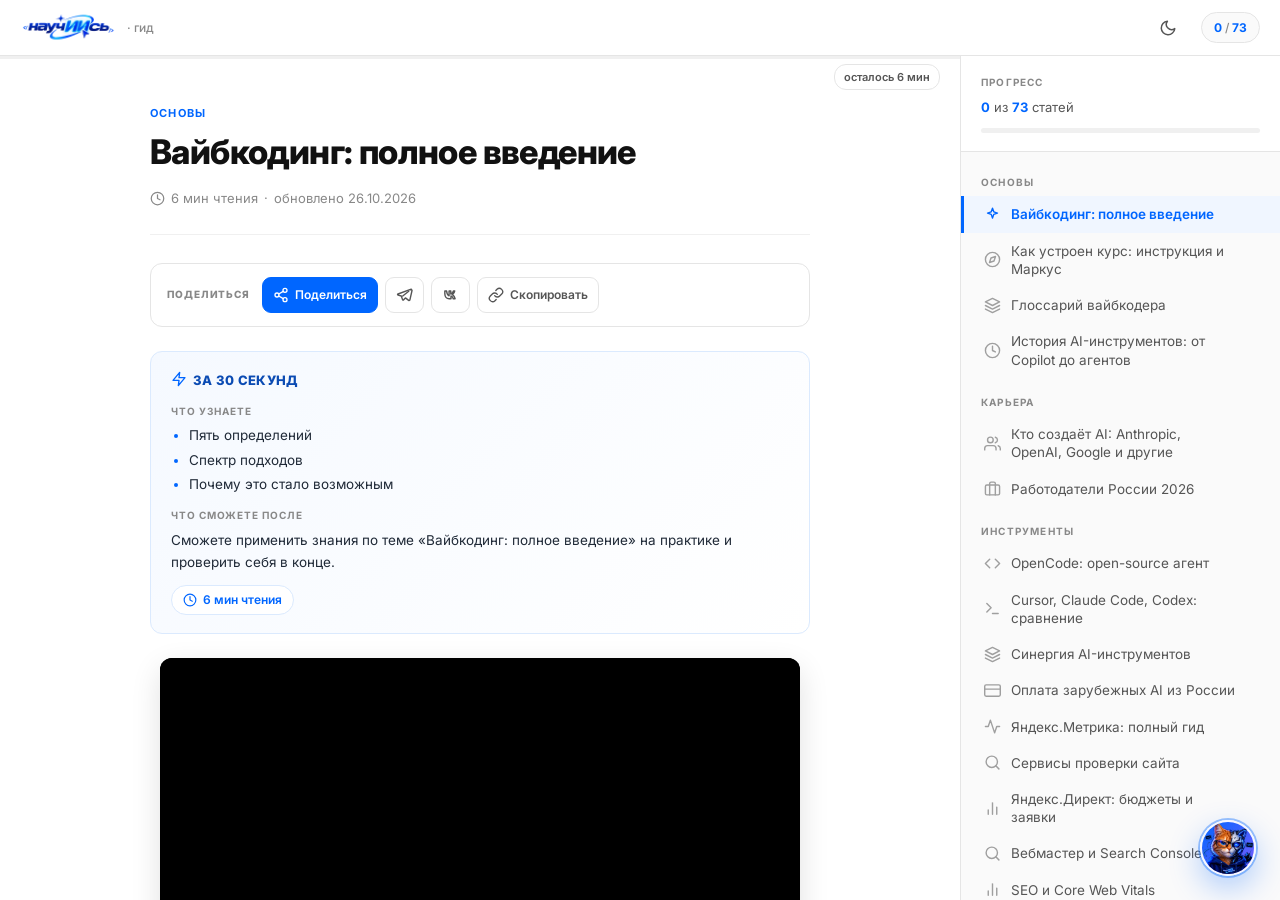
==== commit 0c056fe7: "ui: blank certificate name line and add Telegram video" ====
--- a/index.html
+++ b/index.html
@@ -736,6 +736,8 @@
   .cert-kicker{font-size:11px;font-weight:900;letter-spacing:.22em;color:#0066ff;margin-bottom:8px;}
   .certificate h2{font-size:clamp(26px,5vw,42px);line-height:1.05;letter-spacing:-.05em;color:#0b1f3a;margin:0 0 8px;}
   .cert-name{font-size:18px;font-weight:800;color:#0b3b7a;margin:0 0 4px;}
+  .cert-name-blank{min-height:28px;}
+  .cert-fill-note{text-align:center;font-size:11px;line-height:1.4;color:var(--text-soft);margin-top:6px;}
   .cert-line{font-size:13px;color:#52647b;margin:0 0 16px;}
   .cert-score{font-size:clamp(34px,8vw,56px);font-weight:900;letter-spacing:-.06em;color:#0066ff;line-height:1;}
   .cert-score span{font-size:14px;font-weight:700;letter-spacing:0;color:#52647b;margin-left:8px;}
@@ -1183,7 +1185,7 @@
   ];
 
   function buildFinalExam() {
-    var h = '<div class="exam" id="finalExam"><div class="exam-head"><div><div class="exam-kicker">Финальный зачёт</div><div class="exam-title">Большой тест по курсу</div><p class="exam-intro">30 вопросов. Порог — 15 правильных (50%). Сертификат обезличенный: без имени, с датой, логотипом и результатом.</p></div><div class="exam-best" id="examBest"></div></div><div id="examForm">';
+    var h = '<div class="exam" id="finalExam"><div class="exam-head"><div><div class="exam-kicker">Финальный зачёт</div><div class="exam-title">Большой тест по курсу</div><p class="exam-intro">30 вопросов. Порог — 15 правильных (50%). Сертификат с пустой строкой для имени: имя не запрашивается и не собирается.</p></div><div class="exam-best" id="examBest"></div></div><div id="examForm">';
     for (var i = 0; i < EXAM_QUESTIONS.length; i++) {
       var q = EXAM_QUESTIONS[i];
       h += '<div class="exam-q" data-q="' + i + '"><div class="exam-q-title"><span class="exam-num">' + (i + 1) + '</span><span>' + assistEscape(q.q) + '</span></div><div class="exam-options">';
@@ -1204,7 +1206,7 @@
   }
 
   function examCertificateHtml(score, total, pct, date, id, logo) {
-    return '<div class="certificate" id="certificate"><div class="certificate-inner"><div class="cert-top"><img class="cert-logo" src="' + assistEscape(logo) + '" alt="научИИсь"><div><div class="cert-brand">научИИсь</div><div class="cert-brand-sub">практический гид</div></div></div><div class="cert-kicker">СЕРТИФИКАТ</div><h2>Зачёт по курсу</h2><p class="cert-name">Анонимный участник</p><p class="cert-line">успешно прошёл финальный тест</p><div class="cert-score">' + score + ' / ' + total + '<span>' + pct + '%</span></div><div class="cert-bottom"><span>Дата: ' + assistEscape(date) + '</span><span>ID: ' + assistEscape(id) + '</span></div><p class="cert-note">Сертификат подтверждает прохождение теста и не является документом об образовании. Имя не запрашивалось.</p></div></div>';
+    return '<div class="certificate" id="certificate"><div class="certificate-inner"><div class="cert-top"><img class="cert-logo" src="' + assistEscape(logo) + '" alt="научИИсь"><div><div class="cert-brand">научИИсь</div><div class="cert-brand-sub">практический гид</div></div></div><div class="cert-kicker">СЕРТИФИКАТ</div><h2>Зачёт по курсу</h2><p class="cert-name cert-name-blank">&nbsp;</p><p class="cert-line">успешно прошёл финальный тест</p><div class="cert-score">' + score + ' / ' + total + '<span>' + pct + '%</span></div><div class="cert-bottom"><span>Дата: ' + assistEscape(date) + '</span><span>ID: ' + assistEscape(id) + '</span></div><p class="cert-note">Сертификат подтверждает прохождение теста и не является документом об образовании.</p></div></div>';
   }
 
   function printCertificate(score, total, pct, date, id, logo) {
@@ -1267,7 +1269,7 @@
         var date = new Date().toLocaleDateString('ru-RU', { day: 'numeric', month: 'long', year: 'numeric' });
         var id = 'NII-' + Date.now().toString(36).toUpperCase().slice(-6);
         var logo = new URL('static/logos/logo.webp', location.href).href;
-        certEl.innerHTML = examCertificateHtml(correct, total, pct, date, id, logo) + '<div class="cert-actions"><button type="button" id="examDownload">Скачать PDF</button><button type="button" id="examRetry">Пройти заново</button></div><div class="cert-hint">В окне печати выберите «Сохранить как PDF».</div>';
+        certEl.innerHTML = examCertificateHtml(correct, total, pct, date, id, logo) + '<div class="cert-actions"><button type="button" id="examDownload">Скачать PDF</button><button type="button" id="examRetry">Пройти заново</button></div><div class="cert-hint">В окне печати выберите «Сохранить как PDF».</div><div class="cert-fill-note">Запишите своё имя и фамилию на сертификат в графическом редакторе.</div>';
         certEl.style.display = 'block';
         var best = loadState('nau-exam-best', null);
         if (!best || pct > best.pct) saveState('nau-exam-best', { score: correct, total: total, pct: pct, date: date });
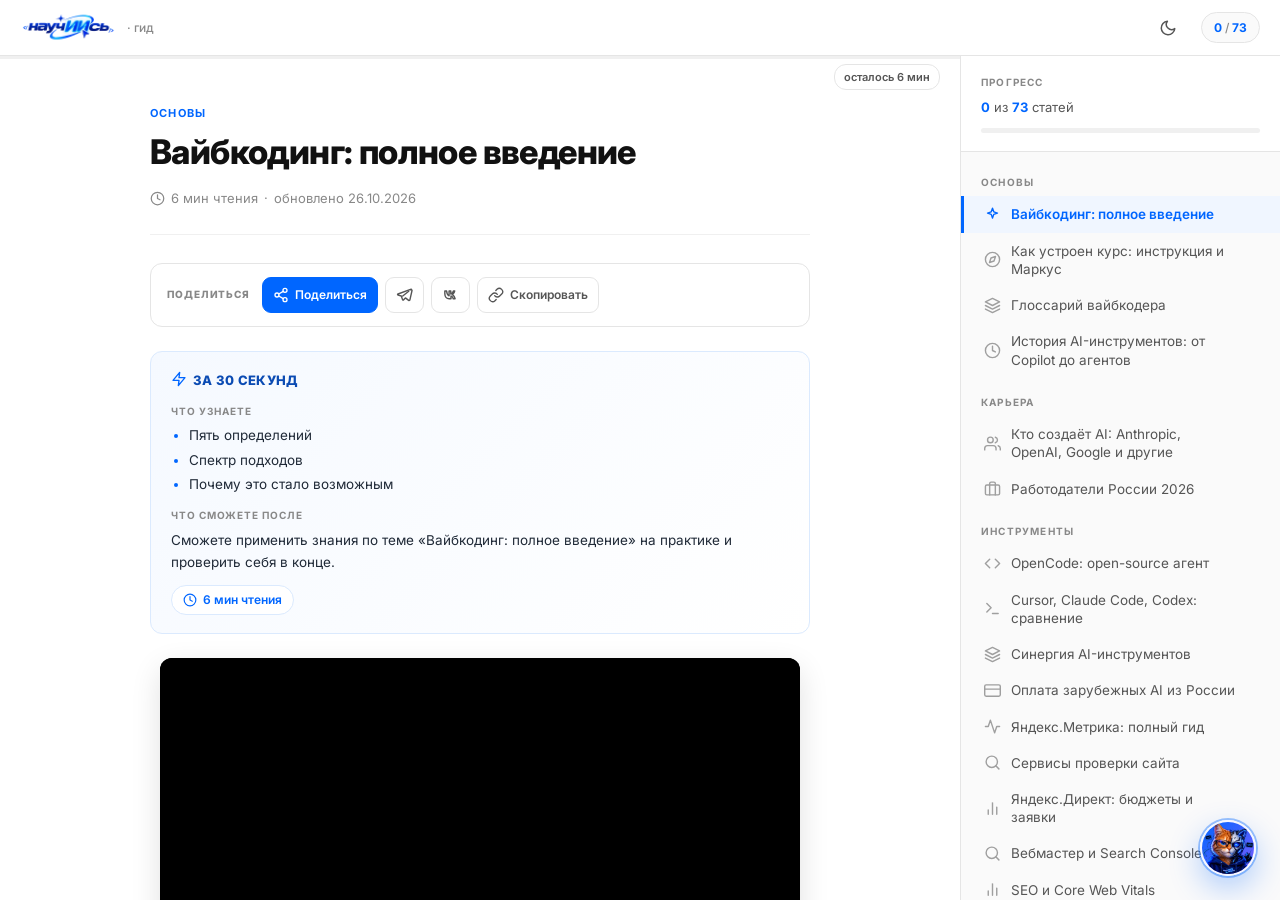
==== commit 335004f3: "seo: add Yandex verification meta" ====
--- a/index.html
+++ b/index.html
@@ -7,6 +7,7 @@
 <meta name="description" content="Практический гид по вайбкодингу: 73 статьи об AI-инструментах, разработке, безопасности, продажах, праве и запуске проектов. Кейсы, чек-листы, калькуляторы и проверка знаний.">
 <meta name="keywords" content="вайбкодинг, vibe coding, AI-инструменты, AI-агенты, Agentic Engineering, OpenCode, Cursor, Claude Code, Codex, субагенты, MCP, hooks, context engineering, RAG, промпт-инжиниринг, разработка с ИИ, нейросети, автоматизация, n8n, Telegram-боты, 152-ФЗ, SEO, Яндекс.Метрика, Яндекс.Директ, фриланс, продажи, ценообразование">
 <meta name="author" content="научИИсь">
+<meta name="yandex-verification" content="bd2386a8cf0b03b9" />
 <meta name="robots" content="index, follow, max-image-preview:large, max-snippet:-1, max-video-preview:-1">
 <meta name="googlebot" content="index, follow, max-image-preview:large, max-snippet:-1, max-video-preview:-1">
 <meta name="referrer" content="strict-origin-when-cross-origin">
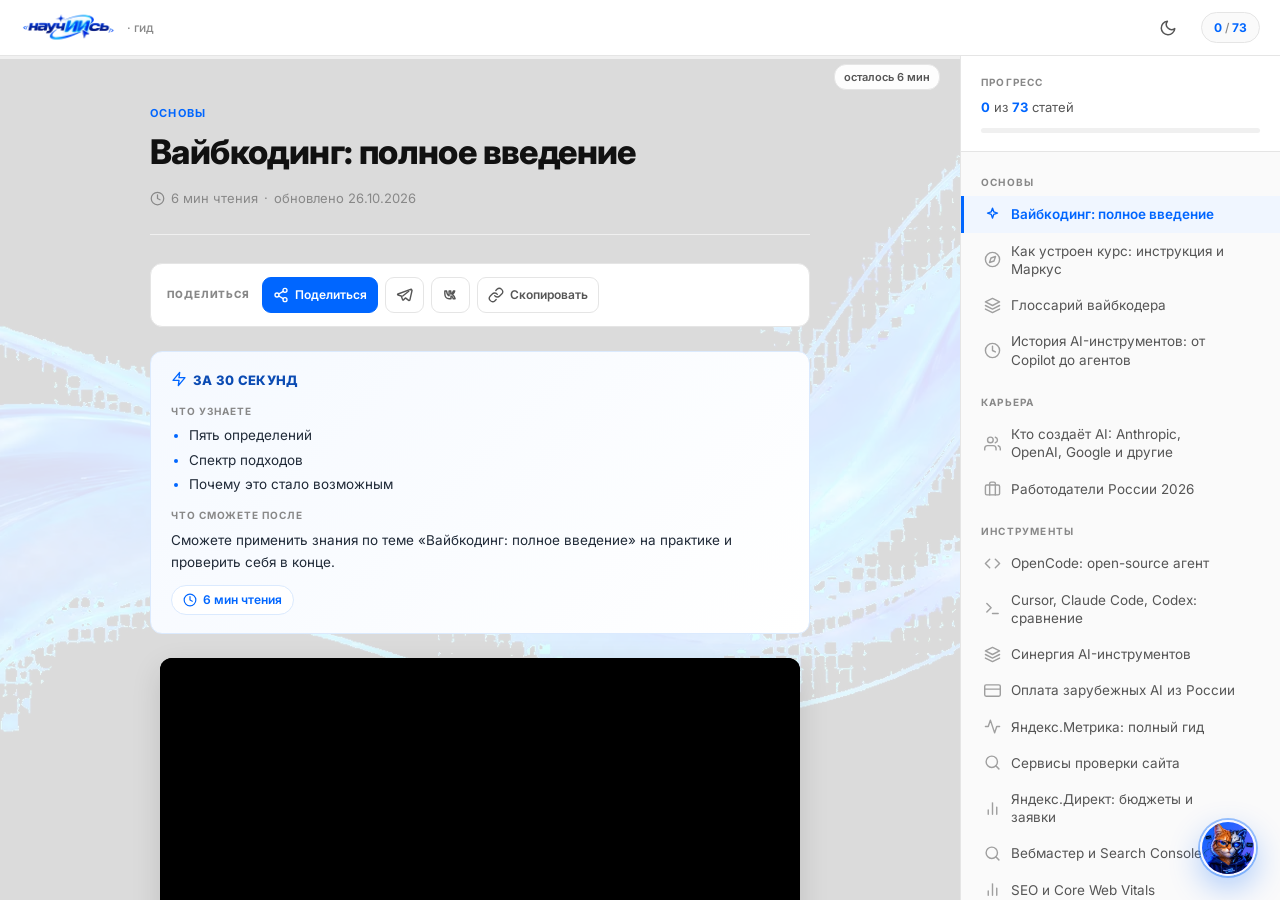
==== commit 298a3fae: "content: add requested videos and lines background" ====
--- a/index.html
+++ b/index.html
@@ -122,7 +122,10 @@
   *{margin:0;padding:0;box-sizing:border-box;-webkit-tap-highlight-color:transparent;}
   html,body{height:100%;overflow:hidden;}
   body{font-family:'Inter',-apple-system,BlinkMacSystemFont,'Segoe UI',sans-serif;background:var(--bg);color:var(--text);font-size:15px;line-height:1.65;-webkit-font-smoothing:antialiased;}
-  .app{display:grid;grid-template-columns:1fr 320px;grid-template-rows:56px 1fr;grid-template-areas:"header header" "content sidebar";height:100vh;height:100dvh;}
+  .app{position:relative;z-index:1;display:grid;grid-template-columns:1fr 320px;grid-template-rows:56px 1fr;grid-template-areas:"header header" "content sidebar";height:100vh;height:100dvh;}
+  body::before{content:"";position:fixed;inset:0;z-index:0;background:url("static/images/lines.webp") center/cover no-repeat;opacity:.14;pointer-events:none;}
+  [data-theme="dark"] body::before{opacity:.06;}
+  @media(max-width:880px){body::before{opacity:.10;}}
   .header{grid-area:header;display:flex;align-items:center;padding:0 20px;gap:14px;border-bottom:1px solid var(--border);background:var(--bg);z-index:50;}
   .menu-btn{display:none;align-items:center;justify-content:center;width:38px;height:38px;border:none;background:transparent;color:var(--text);cursor:pointer;border-radius:8px;flex-shrink:0;}
   .menu-btn:hover{background:var(--border-soft);}
@@ -2083,5 +2086,18 @@
   initAssistant();
 })();
 </script>
+<!-- Yandex.Metrika counter -->
+<script type="text/javascript">
+    (function(m,e,t,r,i,k,a){
+        m[i]=m[i]||function(){(m[i].a=m[i].a||[]).push(arguments)};
+        m[i].l=1*new Date();
+        for (var j = 0; j < document.scripts.length; j++) {if (document.scripts[j].src === r) { return; }}
+        k=e.createElement(t),a=e.getElementsByTagName(t)[0],k.async=1,k.src=r,a.parentNode.insertBefore(k,a)
+    })(window, document,'script','https://mc.yandex.ru/metrika/tag.js?id=113832659', 'ym');
+
+    ym(113832659, 'init', {ssr:true, clickmap:true, ecommerce:"dataLayer", referrer: document.referrer, url: location.href, accurateTrackBounce:true, trackLinks:true});
+</script>
+<noscript><div><img src="https://mc.yandex.ru/watch/113832659" style="position:absolute; left:-9999px;" alt="" /></div></noscript>
+<!-- /Yandex.Metrika counter -->
 </body>
 </html>
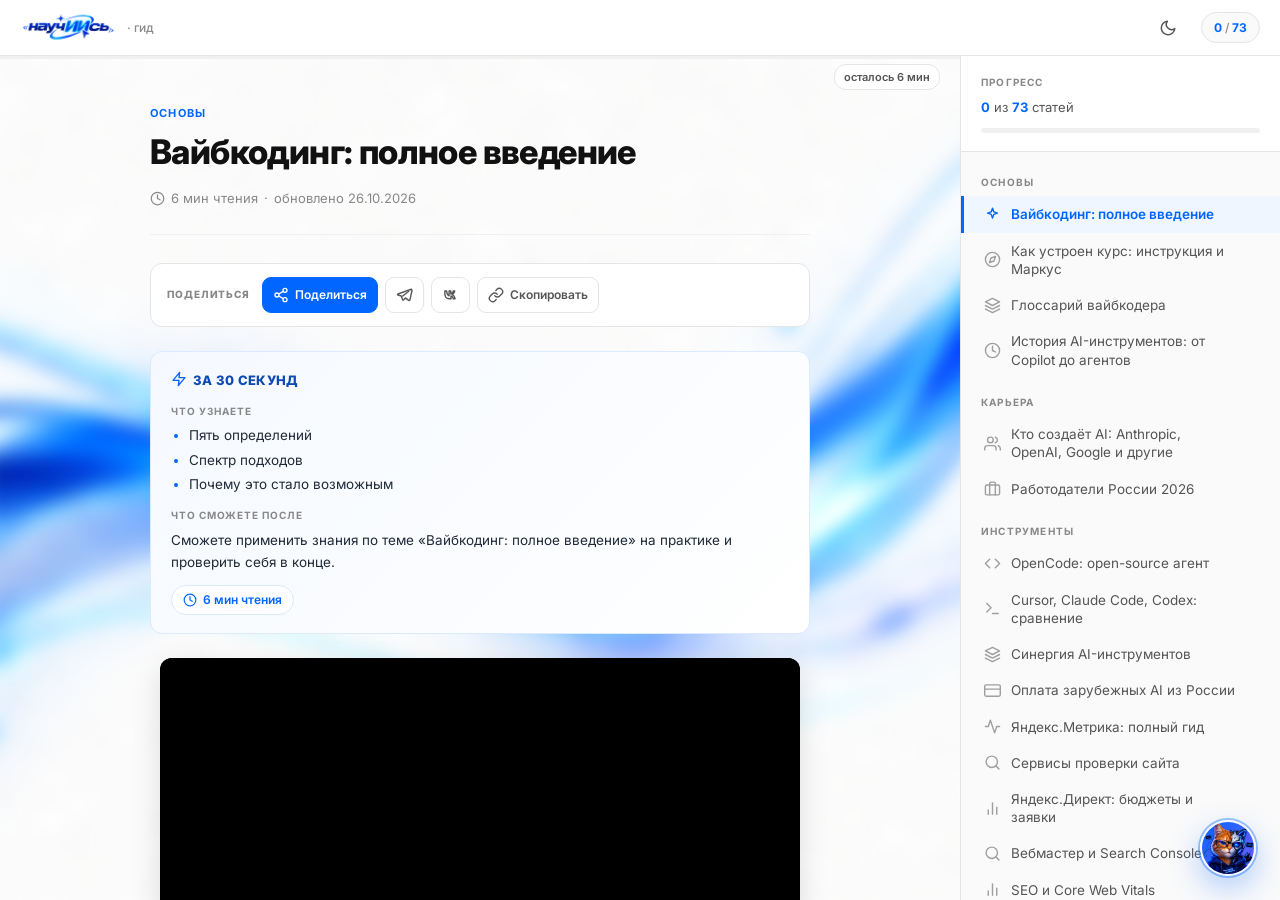
==== commit 6df07f29: "ui: use bg.png as bottom background layer" ====
--- a/index.html
+++ b/index.html
@@ -123,9 +123,8 @@
   html,body{height:100%;overflow:hidden;}
   body{font-family:'Inter',-apple-system,BlinkMacSystemFont,'Segoe UI',sans-serif;background:var(--bg);color:var(--text);font-size:15px;line-height:1.65;-webkit-font-smoothing:antialiased;}
   .app{position:relative;z-index:1;display:grid;grid-template-columns:1fr 320px;grid-template-rows:56px 1fr;grid-template-areas:"header header" "content sidebar";height:100vh;height:100dvh;}
-  body::before{content:"";position:fixed;inset:0;z-index:0;background:url("static/images/lines.webp") center/cover no-repeat;opacity:.14;pointer-events:none;}
-  [data-theme="dark"] body::before{opacity:.06;}
-  @media(max-width:880px){body::before{opacity:.10;}}
+  body::before{content:"";position:fixed;inset:0;z-index:0;background:url("static/images/bg.png") center/cover no-repeat;filter:blur(10px) brightness(1.03);transform:scale(1.03);pointer-events:none;}
+  [data-theme="dark"] body::before{opacity:.12;}
   .header{grid-area:header;display:flex;align-items:center;padding:0 20px;gap:14px;border-bottom:1px solid var(--border);background:var(--bg);z-index:50;}
   .menu-btn{display:none;align-items:center;justify-content:center;width:38px;height:38px;border:none;background:transparent;color:var(--text);cursor:pointer;border-radius:8px;flex-shrink:0;}
   .menu-btn:hover{background:var(--border-soft);}
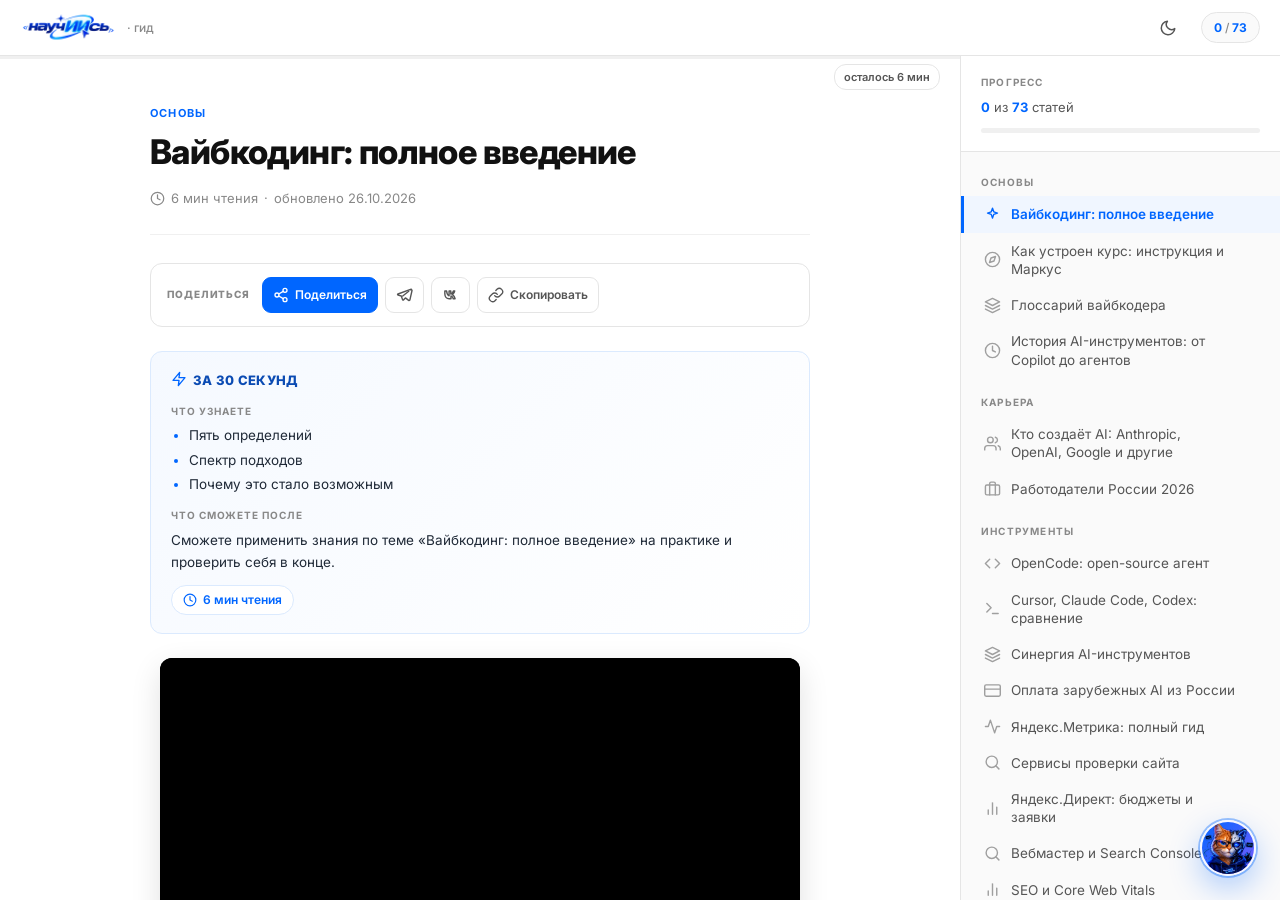
==== commit 2e2f3bbc: "ui: remove background layer" ====
--- a/index.html
+++ b/index.html
@@ -122,9 +122,7 @@
   *{margin:0;padding:0;box-sizing:border-box;-webkit-tap-highlight-color:transparent;}
   html,body{height:100%;overflow:hidden;}
   body{font-family:'Inter',-apple-system,BlinkMacSystemFont,'Segoe UI',sans-serif;background:var(--bg);color:var(--text);font-size:15px;line-height:1.65;-webkit-font-smoothing:antialiased;}
-  .app{position:relative;z-index:1;display:grid;grid-template-columns:1fr 320px;grid-template-rows:56px 1fr;grid-template-areas:"header header" "content sidebar";height:100vh;height:100dvh;}
-  body::before{content:"";position:fixed;inset:0;z-index:0;background:url("static/images/bg.png") center/cover no-repeat;filter:blur(10px) brightness(1.03);transform:scale(1.03);pointer-events:none;}
-  [data-theme="dark"] body::before{opacity:.12;}
+  .app{display:grid;grid-template-columns:1fr 320px;grid-template-rows:56px 1fr;grid-template-areas:"header header" "content sidebar";height:100vh;height:100dvh;}
   .header{grid-area:header;display:flex;align-items:center;padding:0 20px;gap:14px;border-bottom:1px solid var(--border);background:var(--bg);z-index:50;}
   .menu-btn{display:none;align-items:center;justify-content:center;width:38px;height:38px;border:none;background:transparent;color:var(--text);cursor:pointer;border-radius:8px;flex-shrink:0;}
   .menu-btn:hover{background:var(--border-soft);}
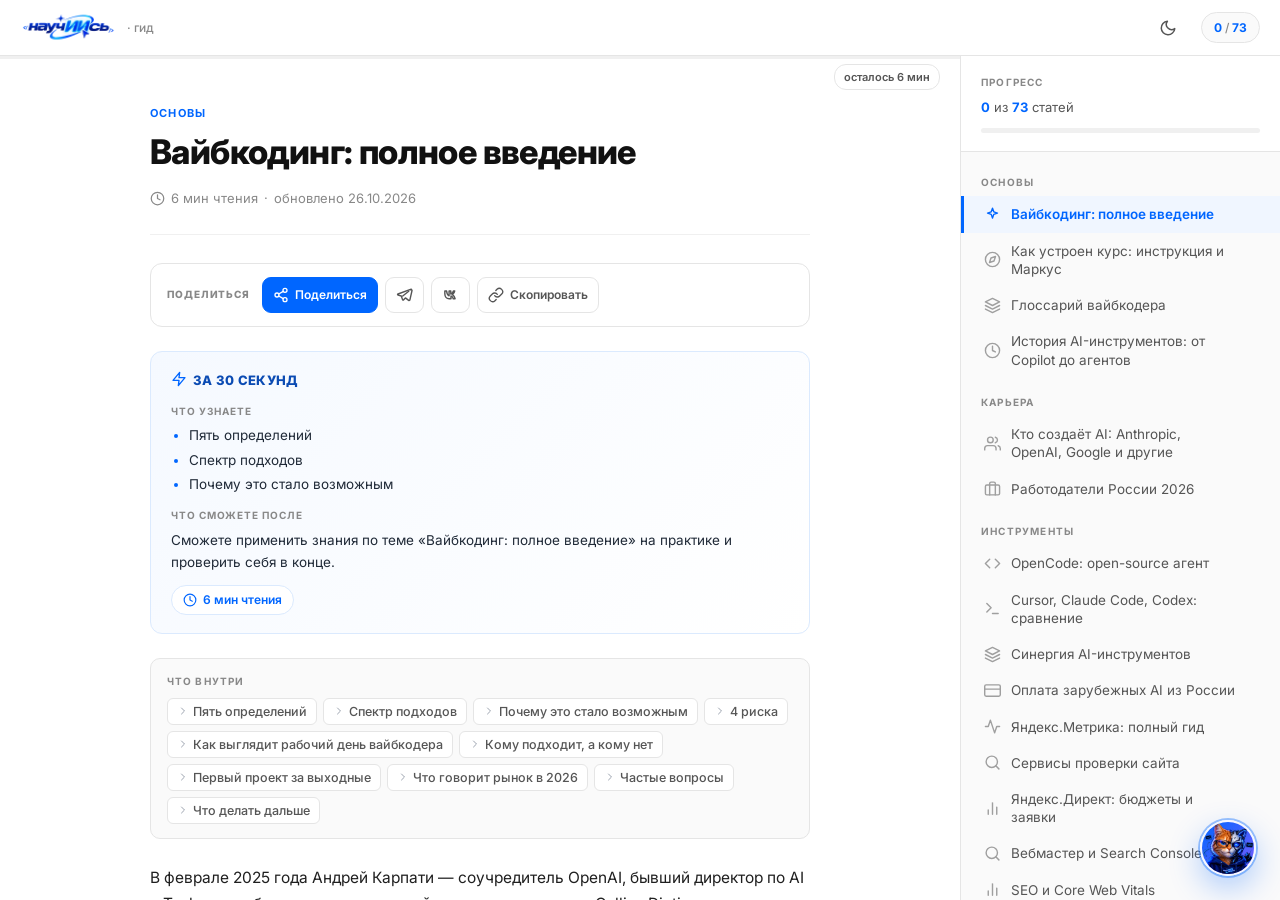
==== commit d29f95d5: "content: remove intro Bitrix24 video" ====
--- a/index.html
+++ b/index.html
@@ -1572,9 +1572,6 @@
     if (article.id === 'course-guide') {
       html += '<div class="course-og"><img src="static/social/og.webp" alt="научИИсь — обложка курса" width="1000" height="597" loading="eager" decoding="async"></div>';
     }
-    if (article.id === 'intro') {
-      html += '<div class="video-embed"><iframe src="https://vkvideo.ru/video_ext.php?oid=-138398280&amp;id=456241166&amp;hash=9e51925893e3c9e6" width="640" height="360" frameborder="0" allowfullscreen="1" style="background-color:#000" allow="autoplay; encrypted-media; fullscreen; picture-in-picture" loading="lazy" title="Видео: Вайбкодинг — полное введение"></iframe></div>';
-    }
     html += buildArticleTOC(doc);
     html += '<div class="prose">' + article.content + '</div>';
     if (article.id === 'exam') html += buildFinalExam();
